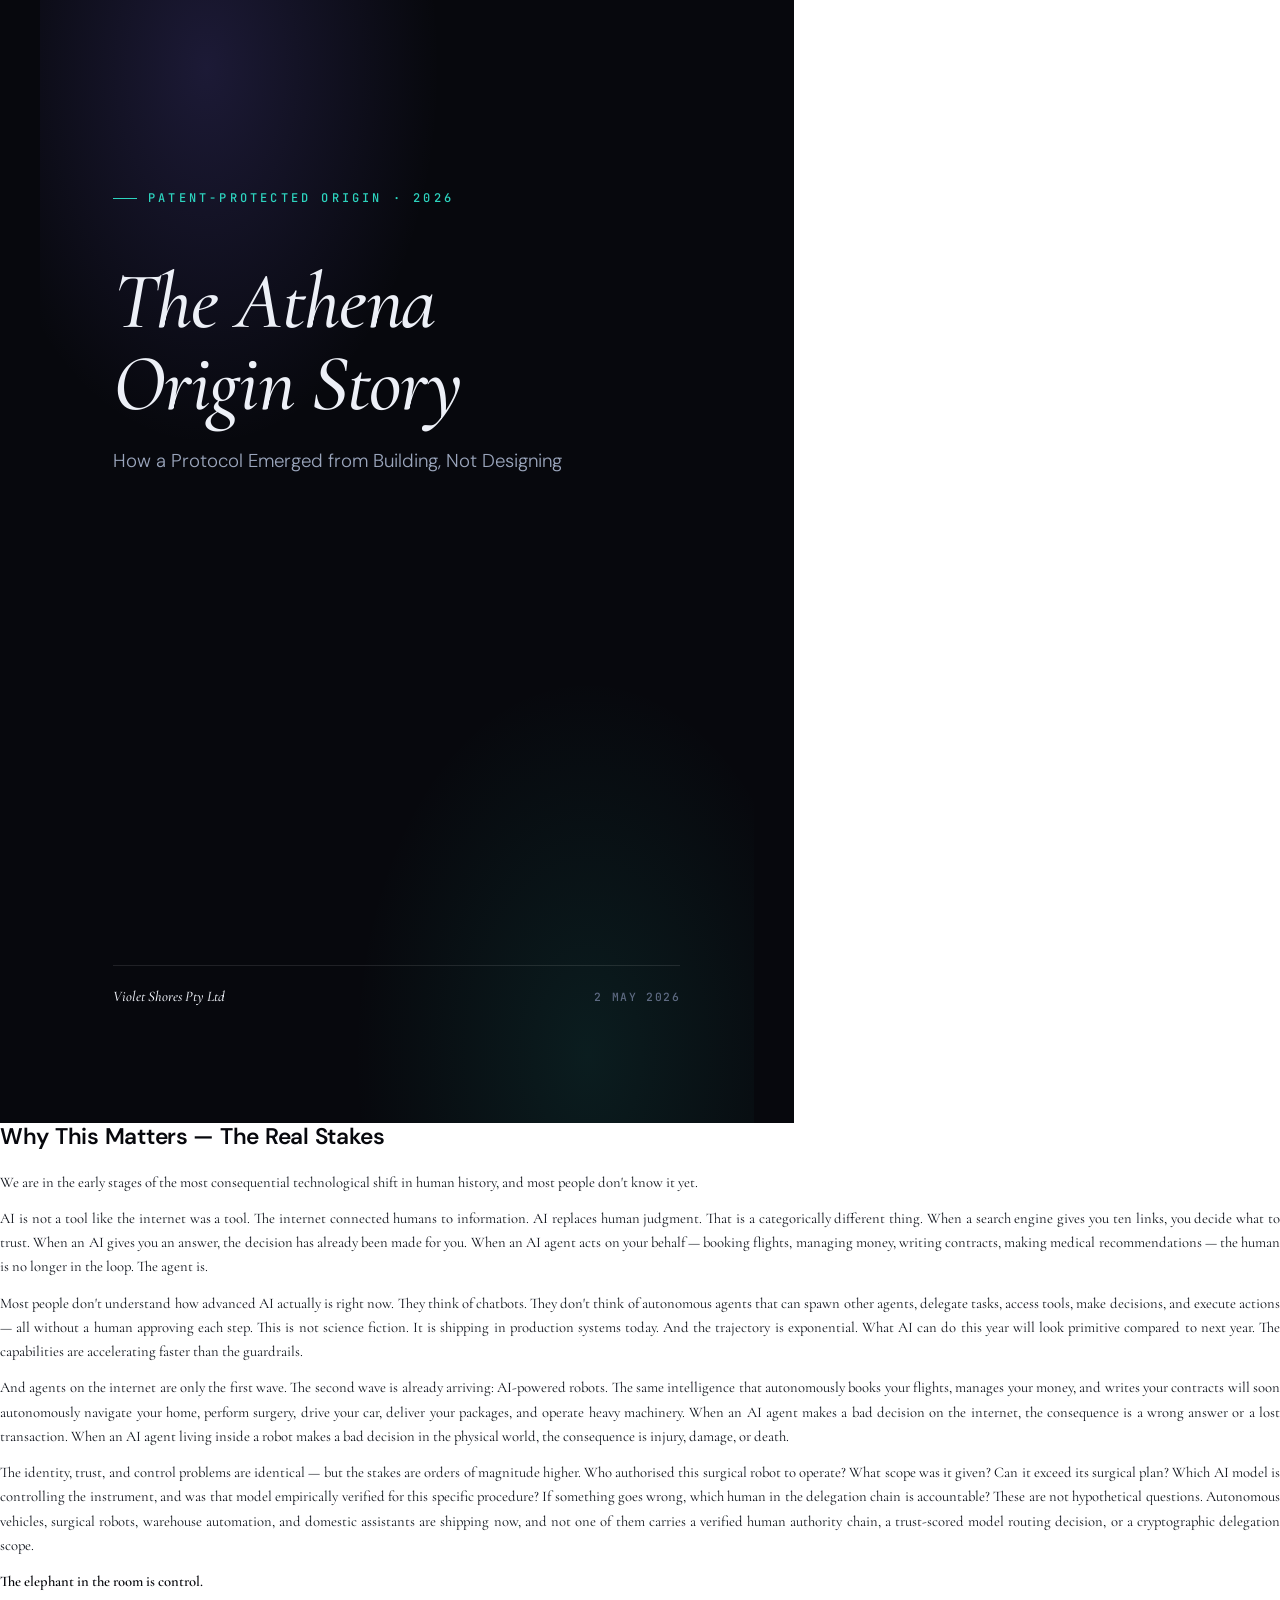
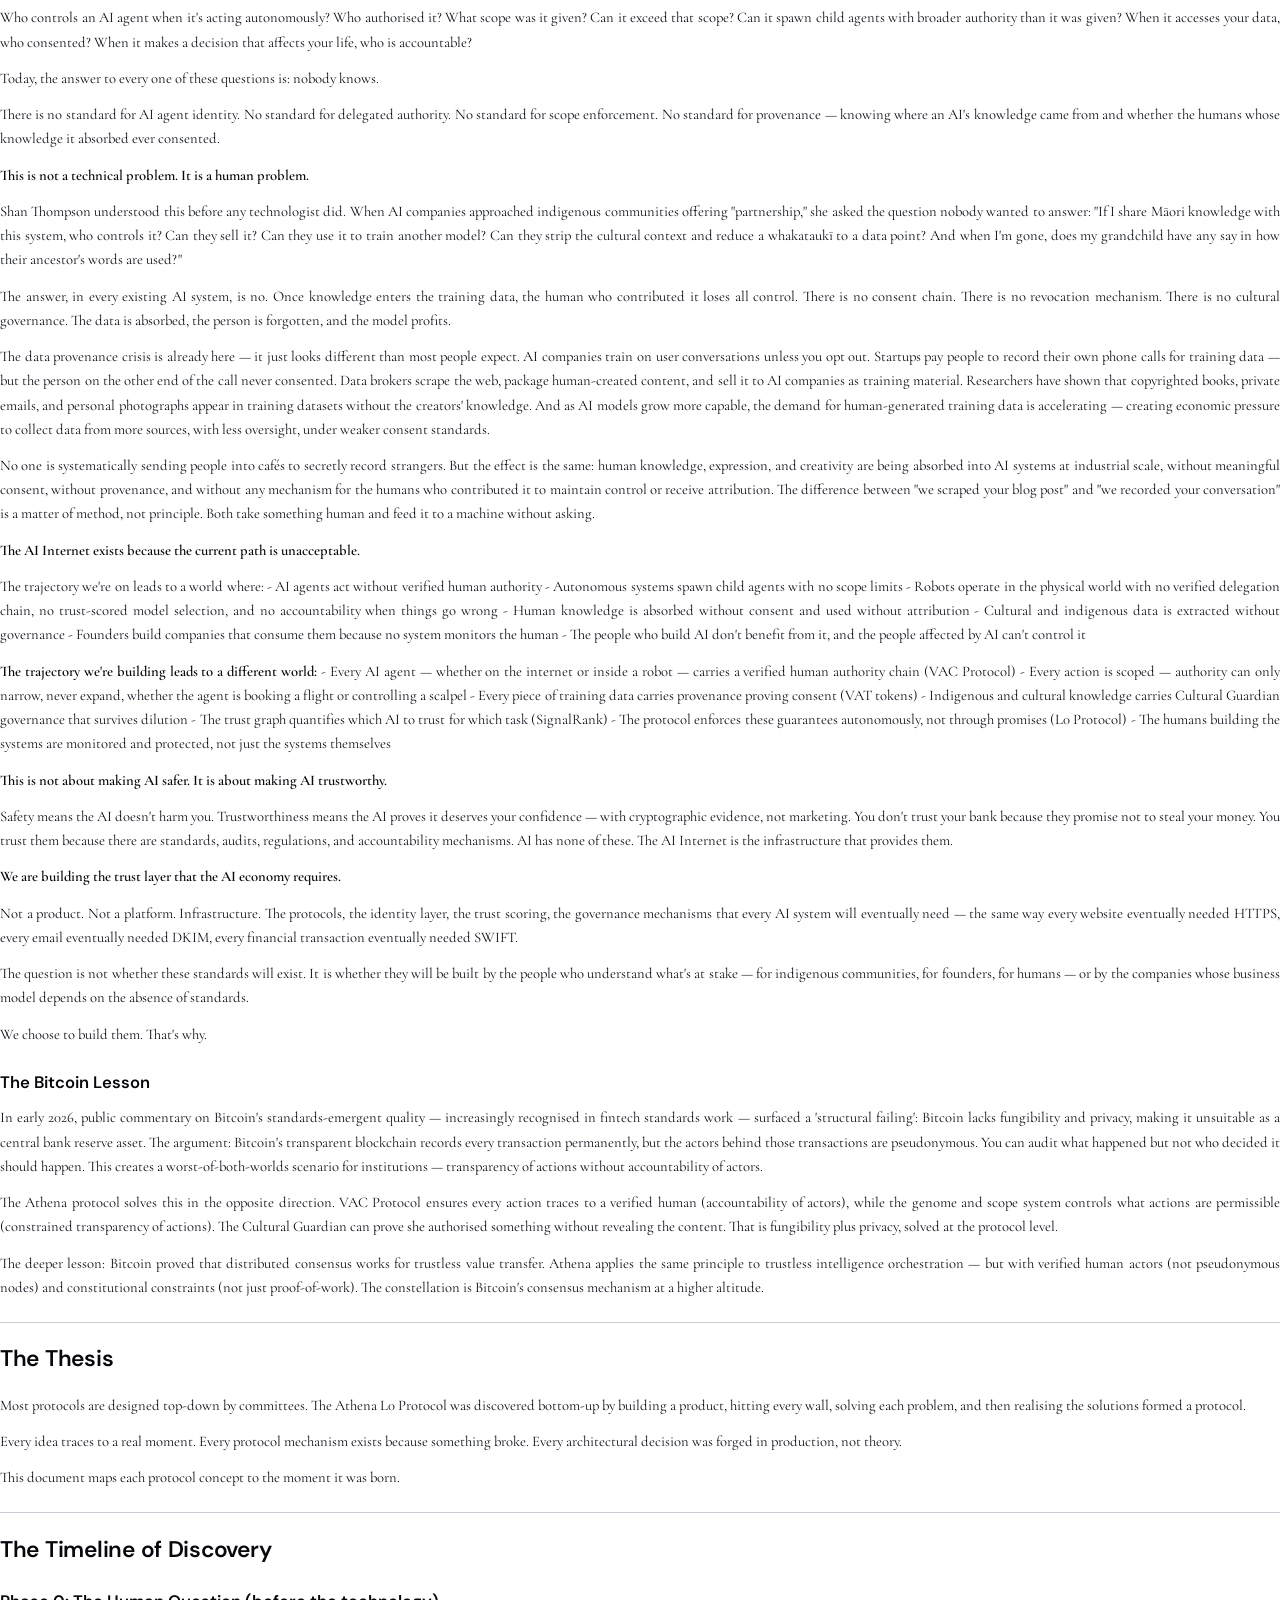
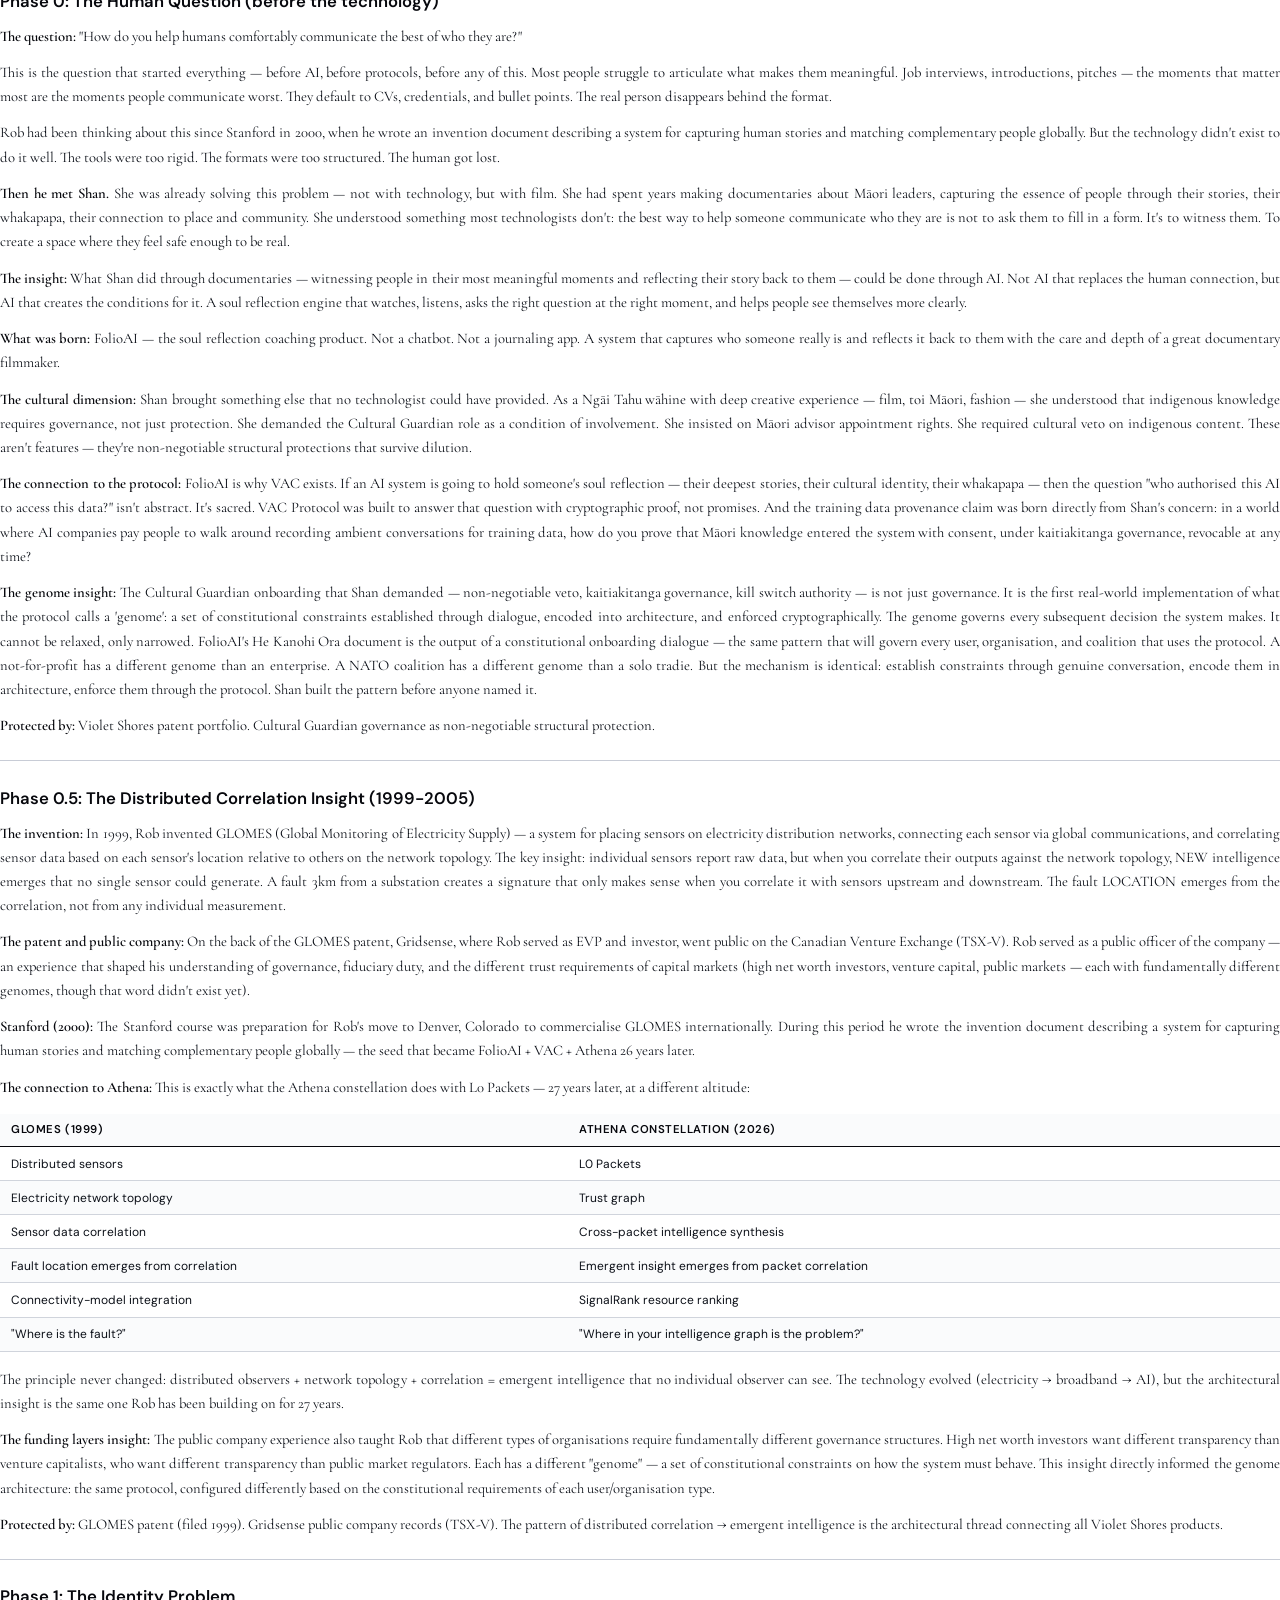
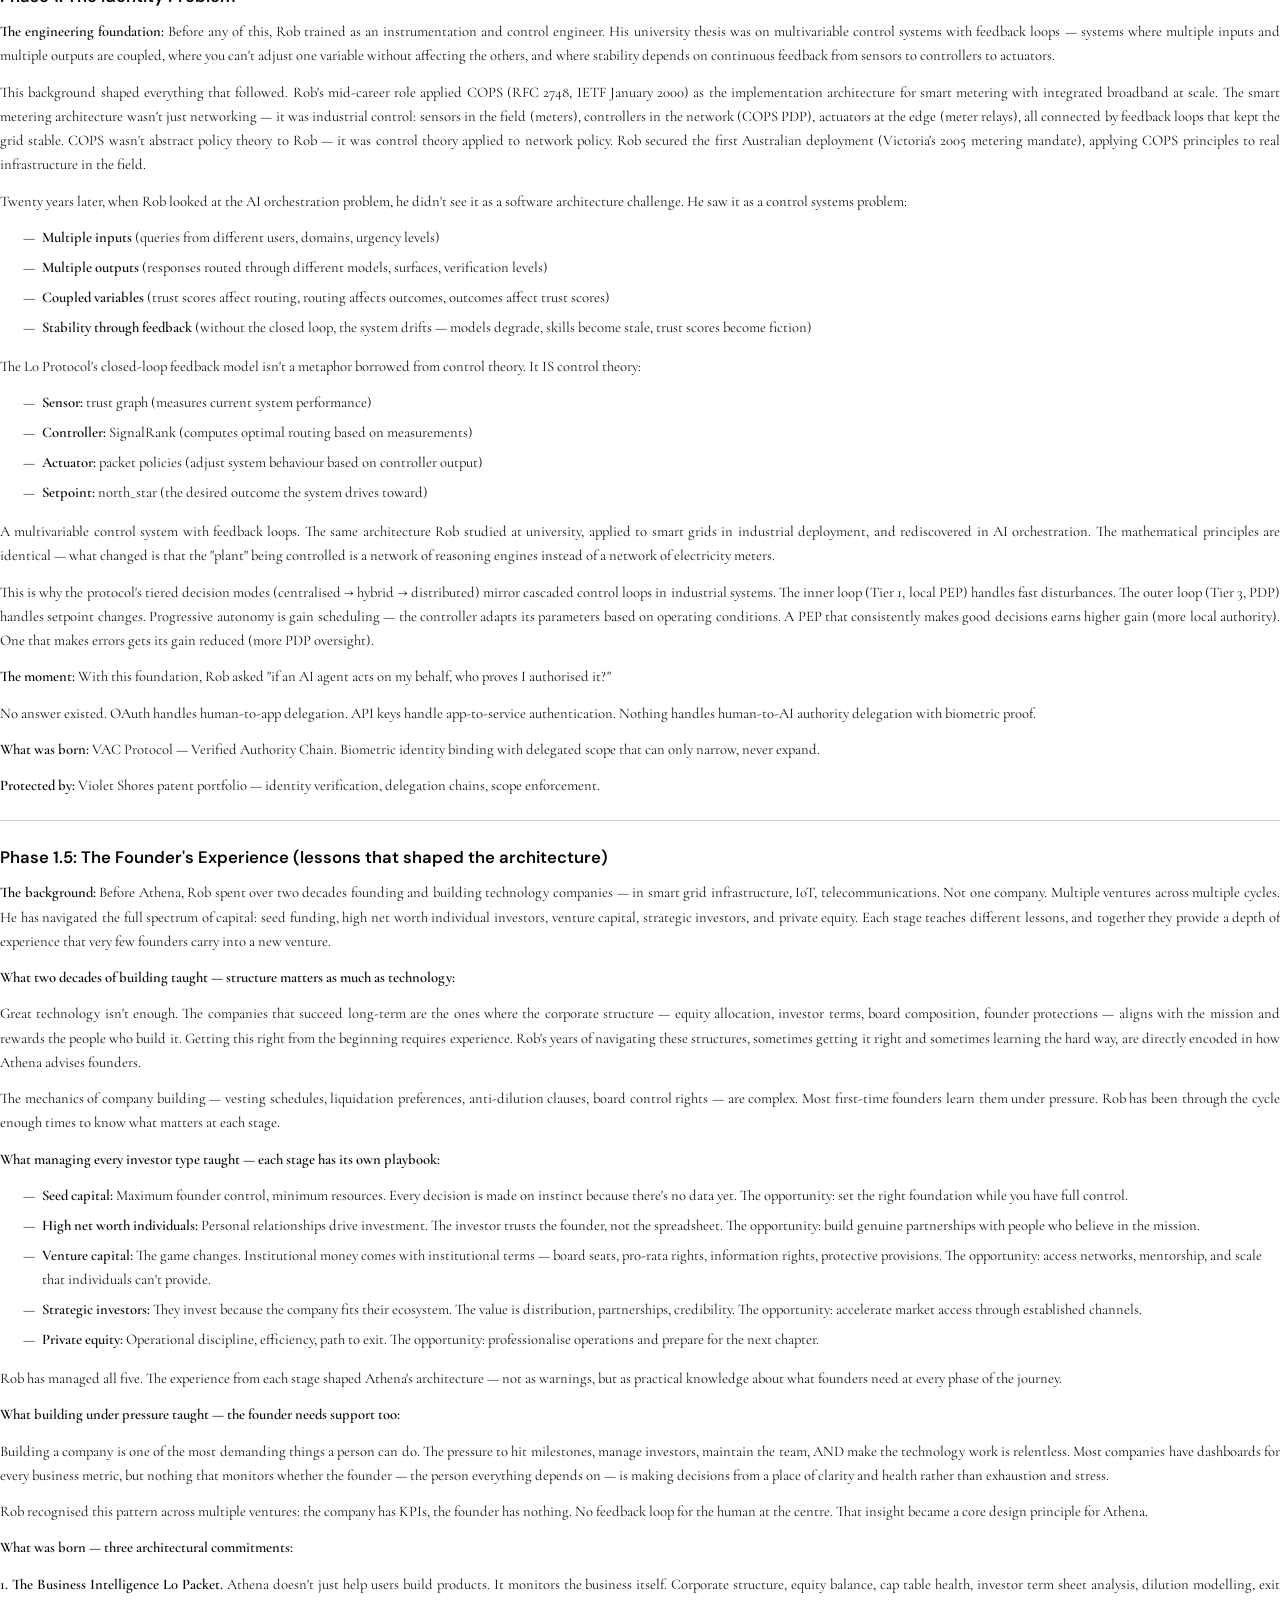
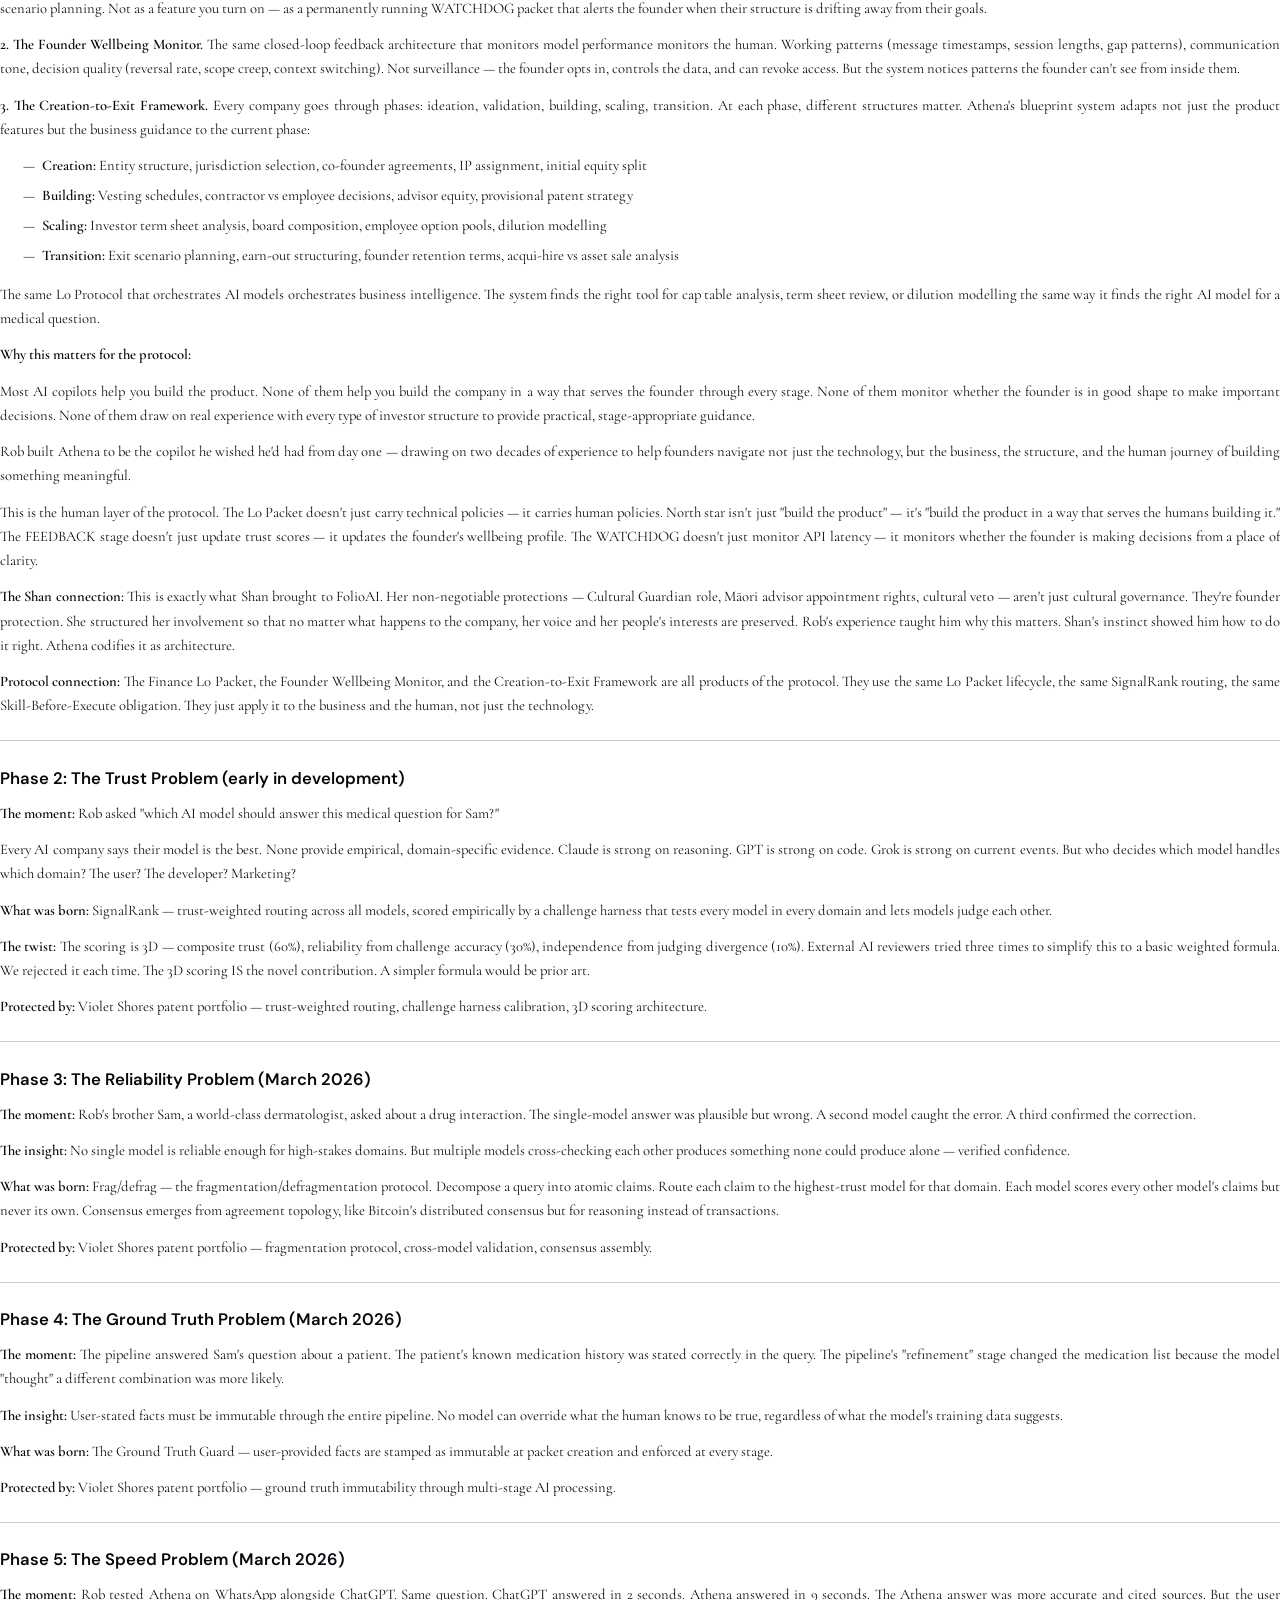
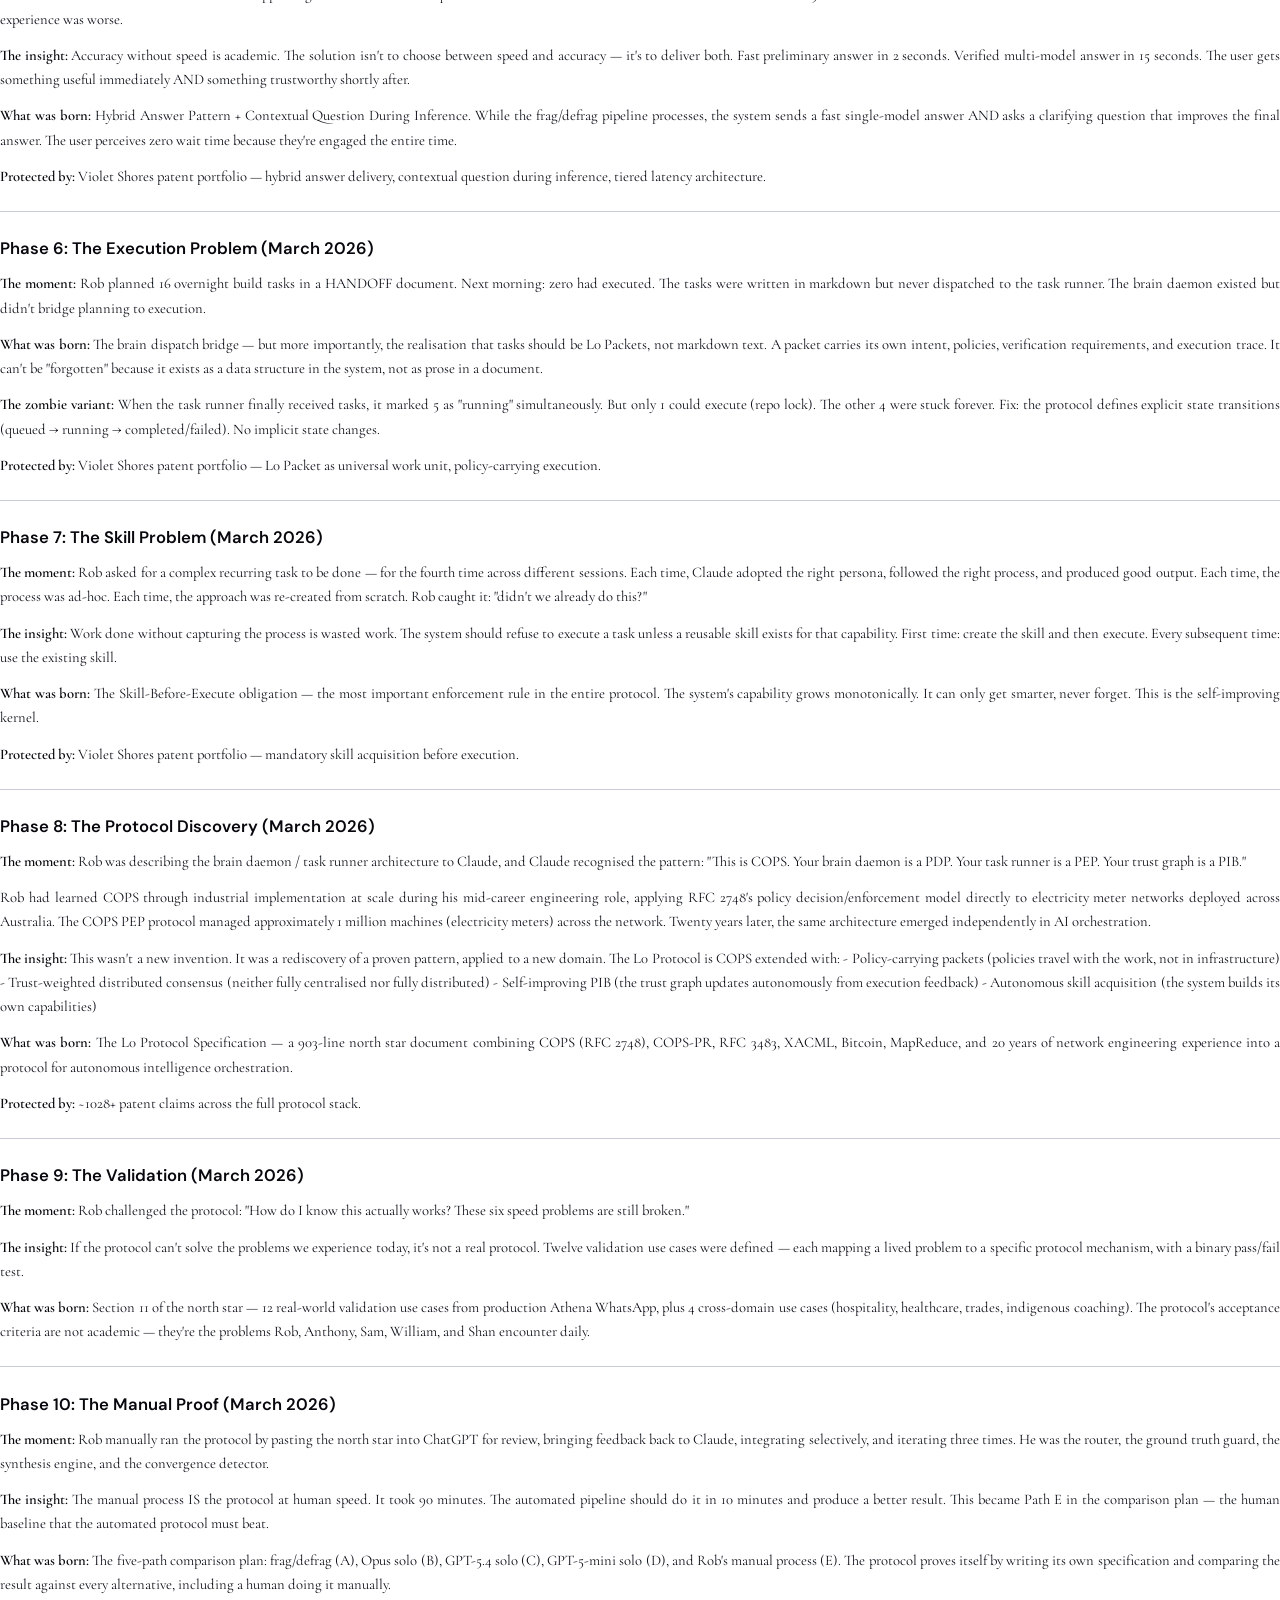
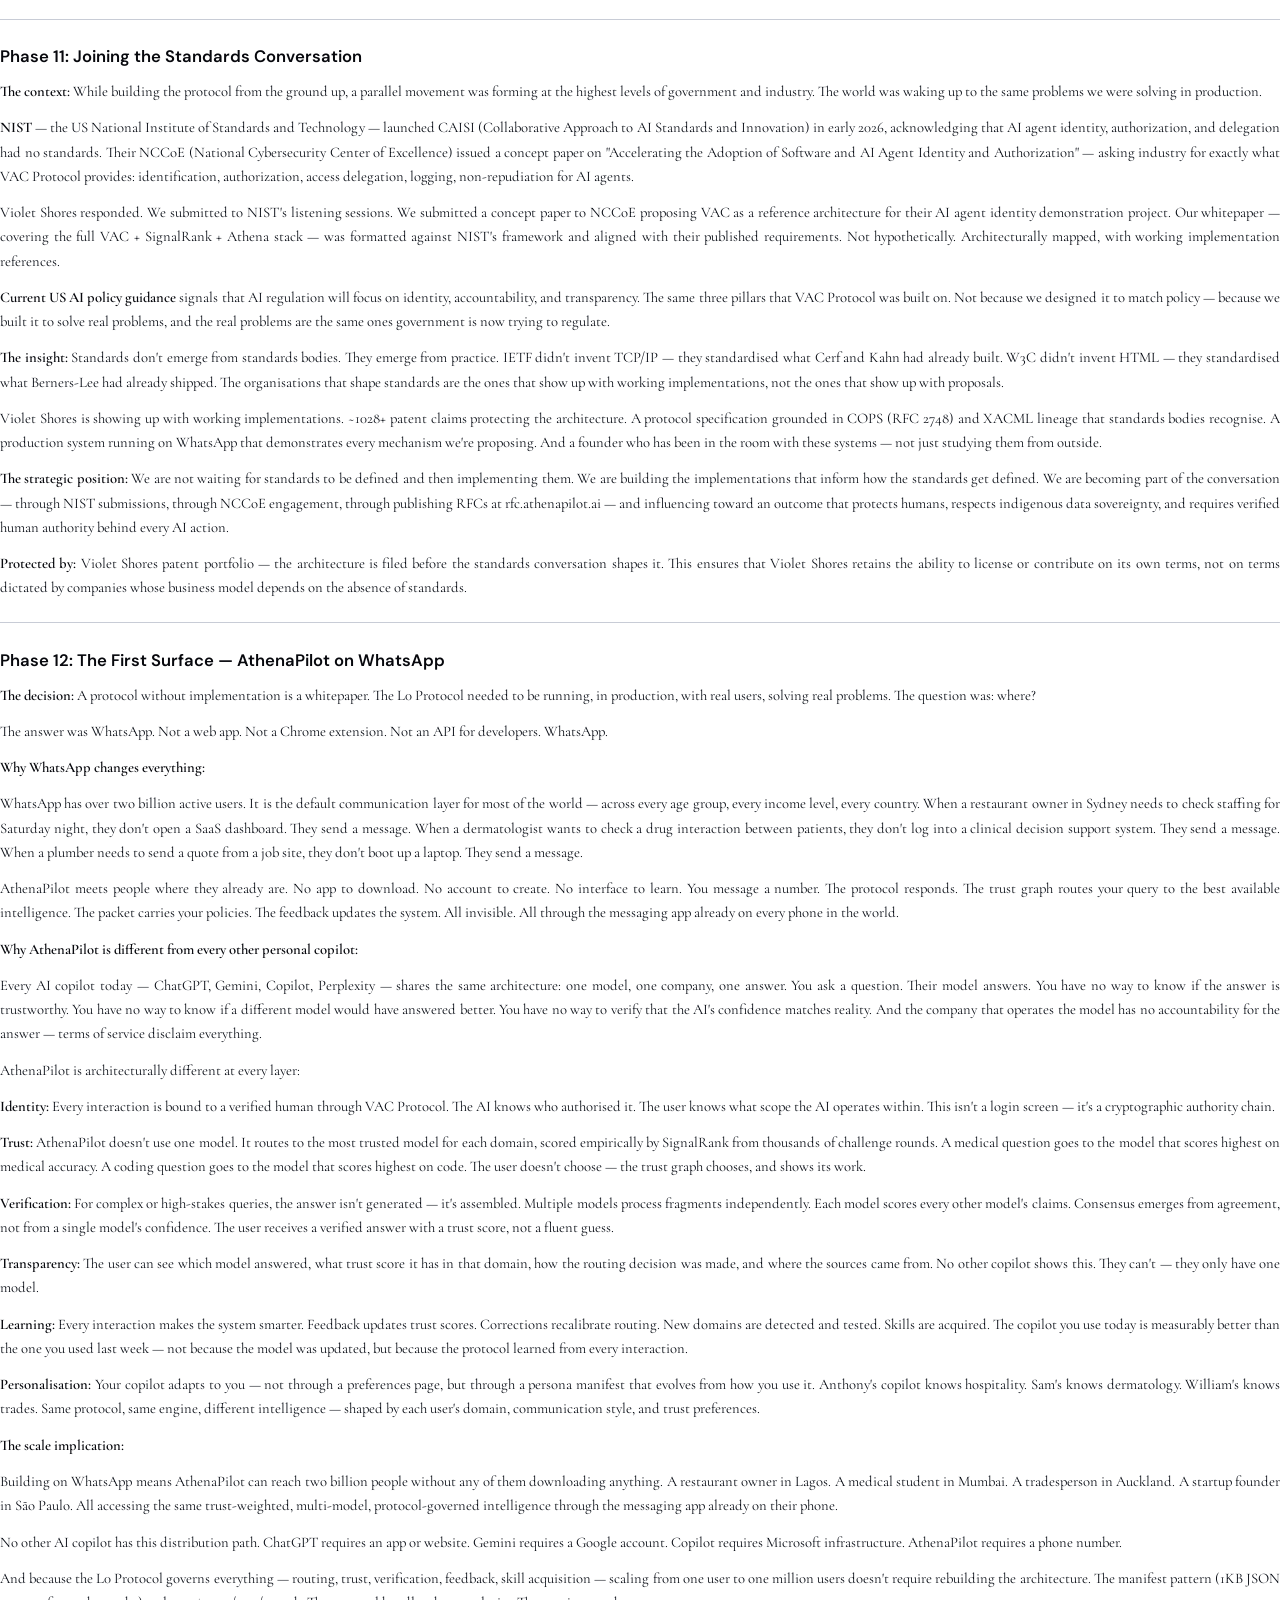
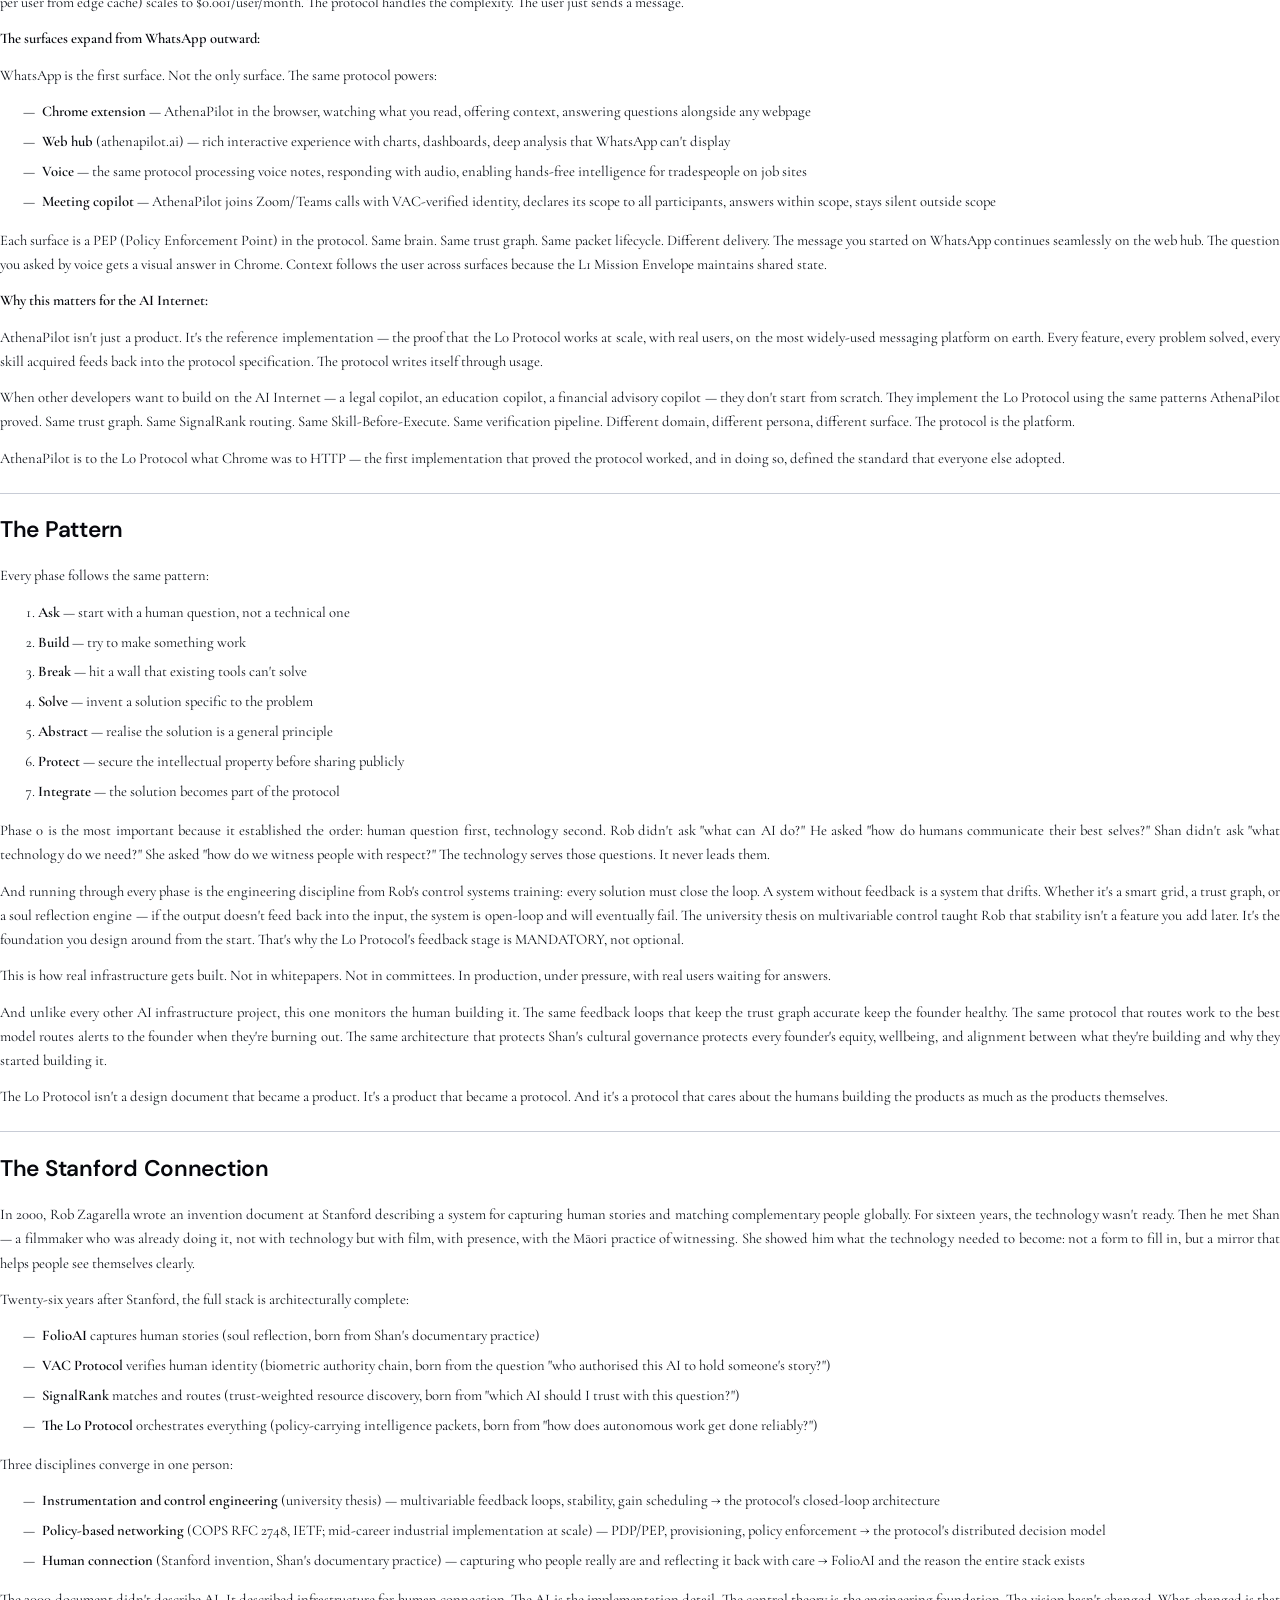
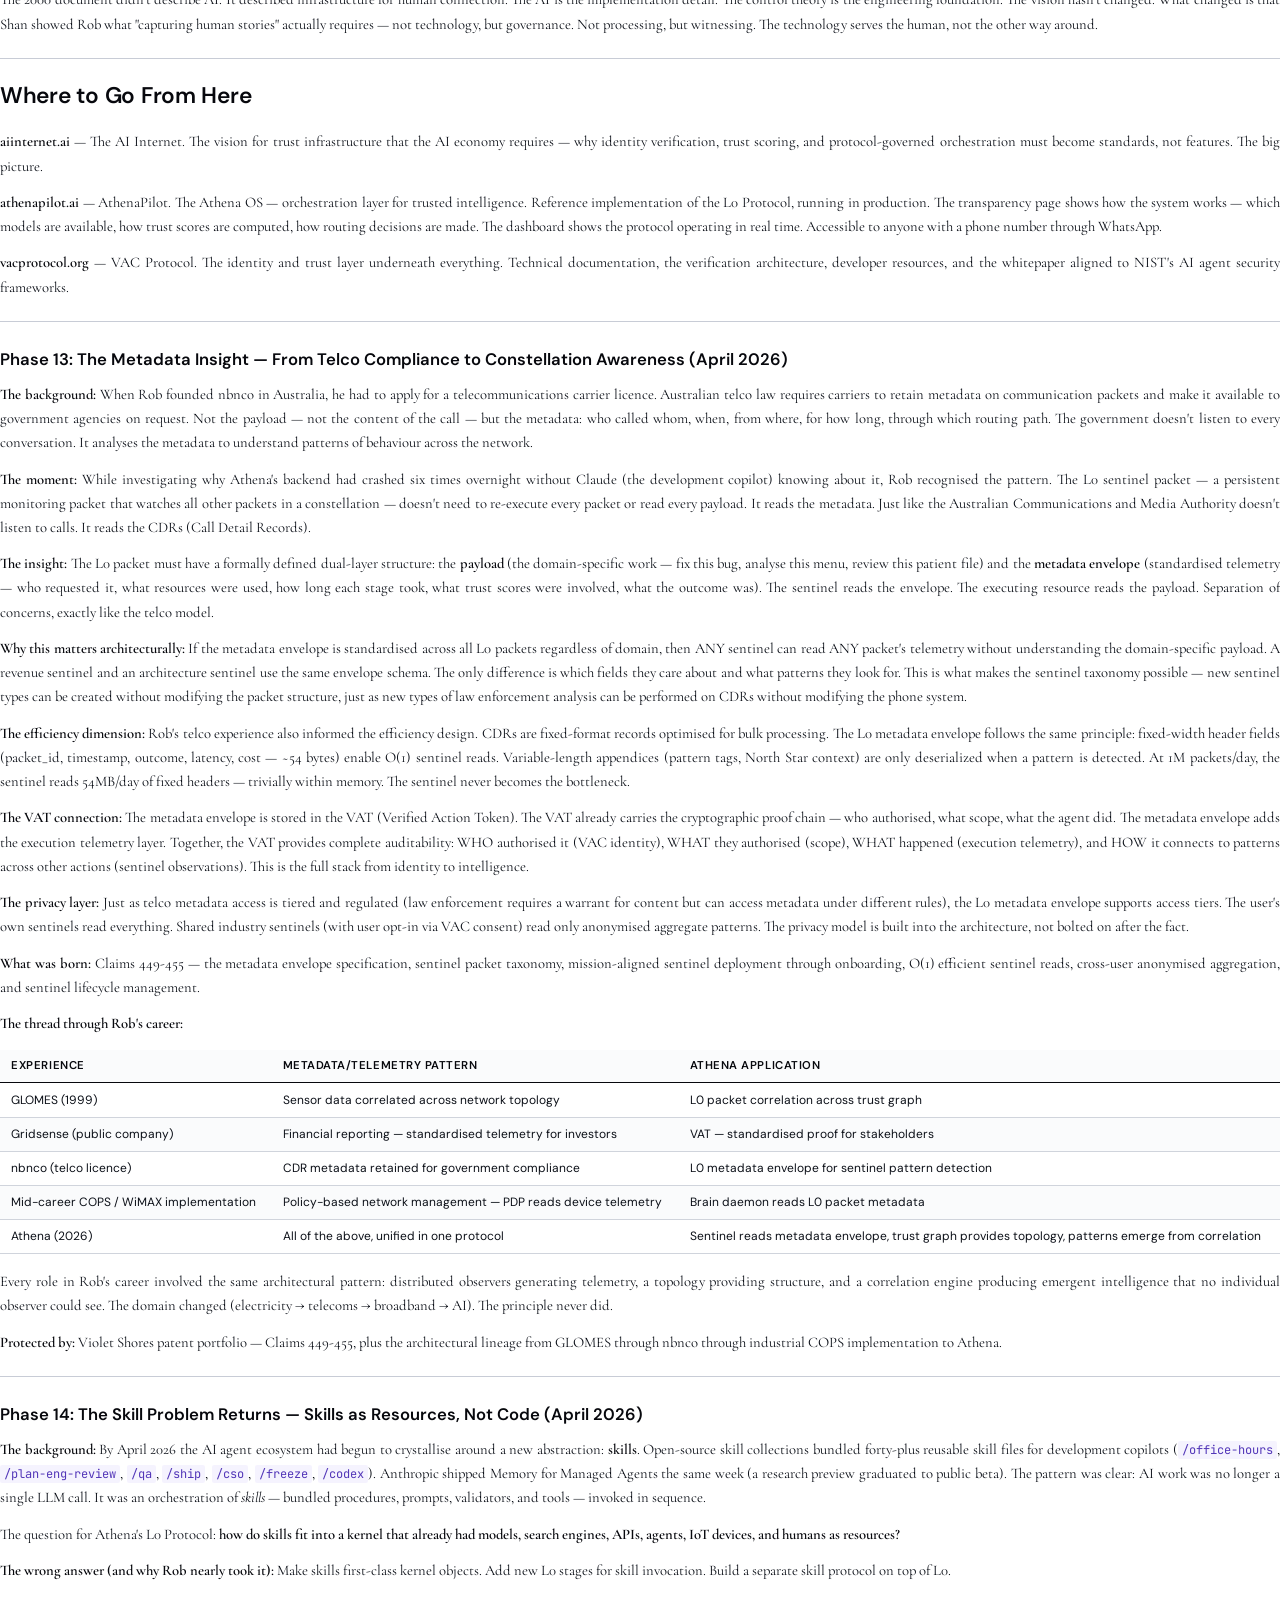
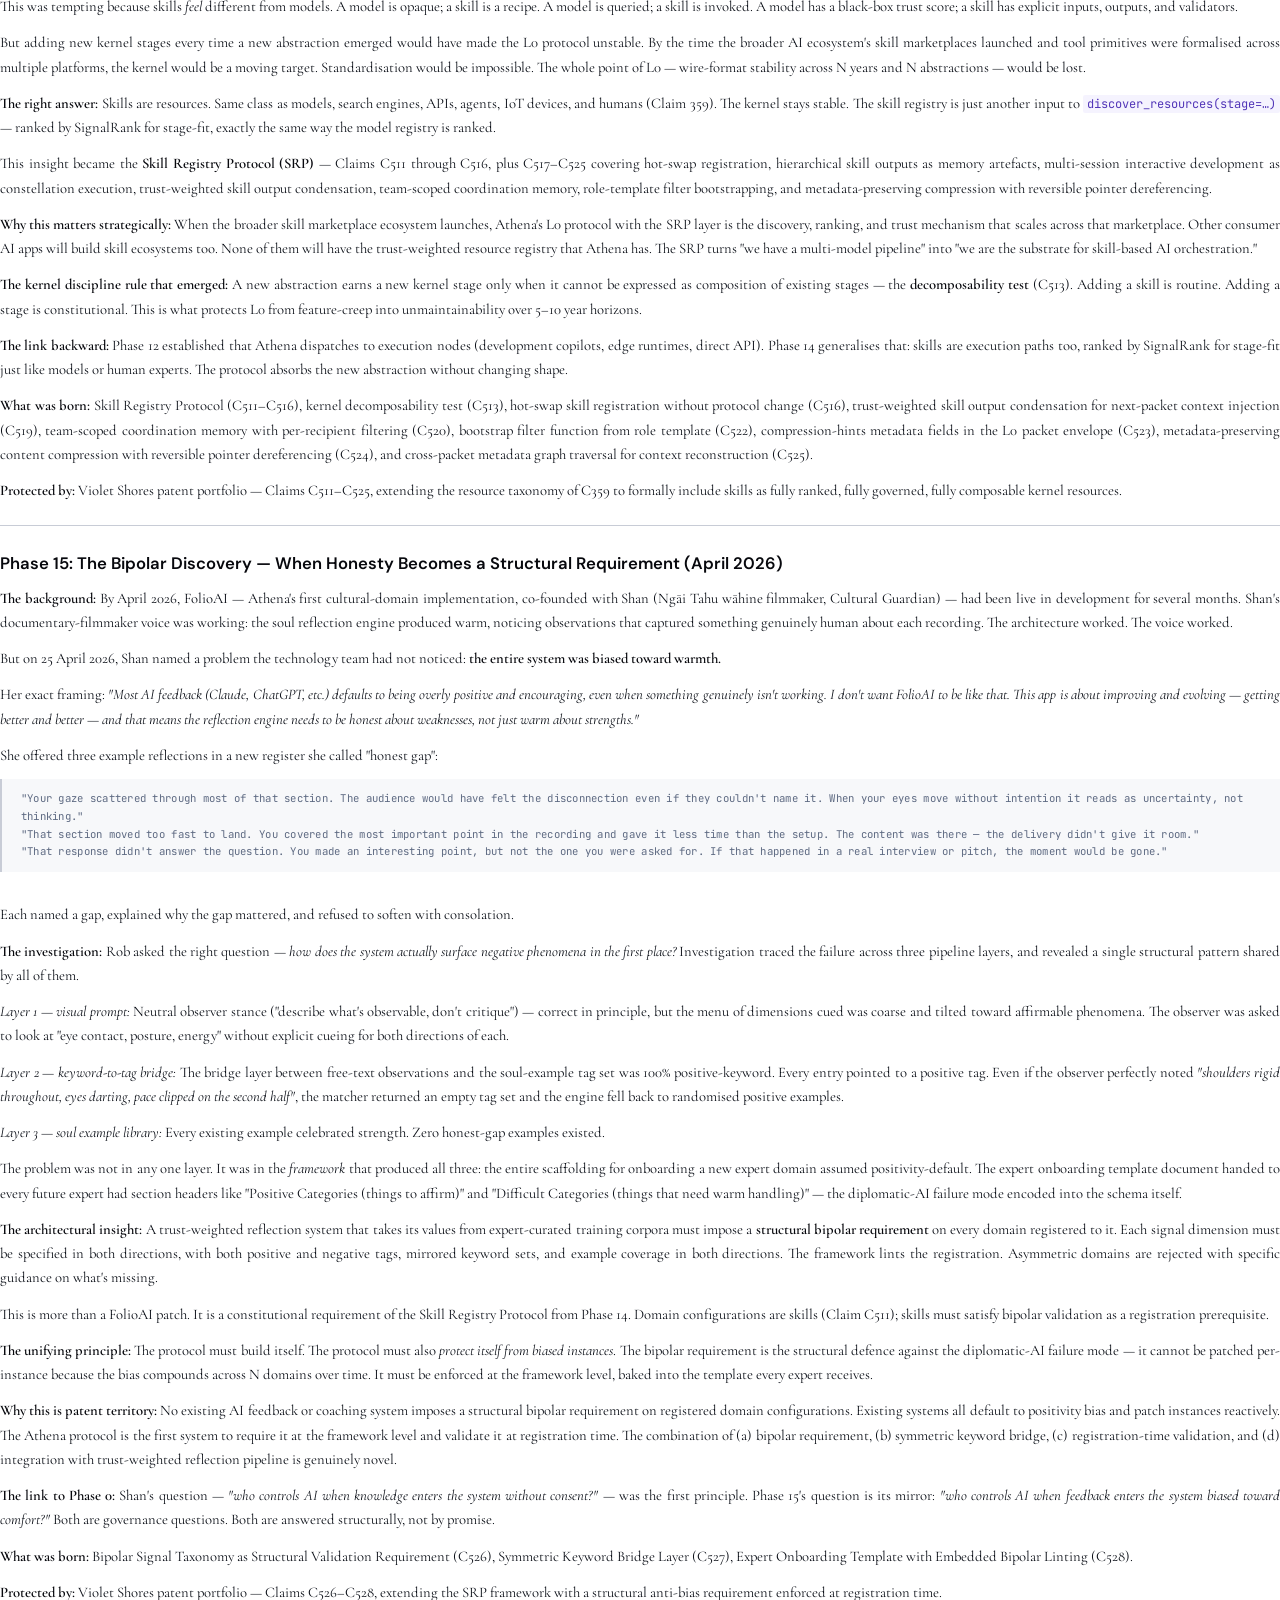
==== origin-story-print.html @ 7d8af5e1 "[aiinternet-ai-exec] Phase 2-3: Origin page + Pattern 2b filtered source + ship-ready PDF Three deli" ====
<!DOCTYPE html>
<html lang="en">
<head>
<meta charset="UTF-8">
<title>The Athena Origin Story</title>
<link rel="preconnect" href="https://fonts.googleapis.com">
<link rel="preconnect" href="https://fonts.gstatic.com" crossorigin>
<link href="https://fonts.googleapis.com/css2?family=Cormorant+Garamond:ital,wght@0,400;0,500;0,600;0,700;1,400;1,500;1,600&family=DM+Sans:wght@300;400;500;600;700&family=JetBrains+Mono:wght@400;500;600&display=swap" rel="stylesheet">
<style>
/* ═══════════════════════════════════════════════
   ATHENA DNA PRINT CSS
   Cormorant body / DM Sans subheads / JetBrains Mono labels
   Cover page dark + Athena DNA palette; body white background for print readability
═══════════════════════════════════════════════ */

@page {
  size: A4;
  margin: 22mm 22mm 24mm 22mm;
  @bottom-center {
    content: counter(page) " · The Athena Origin Story · Violet Shores Pty Ltd";
    font-family: 'JetBrains Mono', monospace;
    font-size: 8pt;
    letter-spacing: 0.4pt;
    color: #5E6A82;
  }
}

/* First page (cover) — full-bleed dark, no margins, no footer.
   Use @page :first (widely supported by Chrome) instead of named pages
   (which have spotty Chrome print-to-pdf support). */
@page :first {
  margin: 0;
  @bottom-center { content: ""; }
}

* { margin: 0; padding: 0; box-sizing: border-box; }

html, body {
  background: #fff;
  color: #0c1018;
}

body {
  font-family: 'Cormorant Garamond', Georgia, serif;
  font-size: 11pt;
  line-height: 1.62;
  -webkit-print-color-adjust: exact;
  print-color-adjust: exact;
}

/* ───── COVER PAGE ─────
   Sized 210x297mm (full A4) to fill page 1 (which has @page :first margin: 0).
   Belt-and-suspenders: both `break-after: page` (modern) and `page-break-after: always`
   (legacy) to guarantee body article starts on page 2. */
.cover {
  width: 210mm;
  height: 297mm;
  background: #07080D;
  color: #EDF0F7;
  padding: 50mm 30mm 30mm 30mm;
  display: flex;
  flex-direction: column;
  position: relative;
  overflow: hidden;
  break-after: page;
  page-break-after: always;
}
.cover::before {
  content: '';
  position: absolute;
  top: -10%; left: 5%; width: 70%; height: 80%;
  background: radial-gradient(ellipse 60% 60% at 30% 20%, rgba(124,107,240,0.18), transparent 70%);
  pointer-events: none;
}
.cover::after {
  content: '';
  position: absolute;
  bottom: -10%; right: 5%; width: 70%; height: 80%;
  background: radial-gradient(ellipse 60% 60% at 70% 80%, rgba(45,212,191,0.10), transparent 70%);
  pointer-events: none;
}
.cover-eyebrow {
  font-family: 'JetBrains Mono', monospace;
  font-size: 9pt;
  font-weight: 500;
  letter-spacing: 2.4pt;
  text-transform: uppercase;
  color: #2DD4BF;
  margin-bottom: 14mm;
  position: relative; z-index: 1;
}
.cover-eyebrow::before {
  content: '';
  display: inline-block;
  width: 18pt; height: 1pt;
  background: #2DD4BF;
  vertical-align: middle;
  margin-right: 8pt;
}
.cover-title {
  font-family: 'Cormorant Garamond', serif;
  font-style: italic;
  font-size: 60pt;
  font-weight: 500;
  line-height: 1.02;
  letter-spacing: -1pt;
  margin-bottom: 6mm;
  /* Solid editorial-white instead of gradient — Chrome print-to-pdf fails
     `background-clip: text` + `-webkit-text-fill-color: transparent` (the
     gradient renders as a solid block over the text). Solid white serif italic
     on dark is the classic editorial-cover treatment anyway. */
  color: #EDF0F7;
  position: relative; z-index: 1;
}
.cover-title .accent {
  color: #2DD4BF;
  font-style: italic;
}
.cover-subtitle {
  font-family: 'DM Sans', sans-serif;
  font-size: 14pt;
  font-weight: 300;
  color: #9AA5BC;
  line-height: 1.45;
  max-width: 130mm;
  margin-bottom: auto;
  position: relative; z-index: 1;
}
.cover-meta {
  font-family: 'JetBrains Mono', monospace;
  font-size: 8.5pt;
  font-weight: 500;
  letter-spacing: 1.2pt;
  color: #5E6A82;
  text-transform: uppercase;
  margin-top: auto;
  padding-top: 30mm;
  position: relative; z-index: 1;
  display: flex; justify-content: space-between; align-items: baseline;
  border-top: 0.5pt solid rgba(255,255,255,0.10);
  padding-top: 5mm;
}
.cover-meta-publisher {
  font-family: 'Cormorant Garamond', serif;
  font-style: italic;
  font-size: 11pt;
  color: #EDF0F7;
  letter-spacing: 0;
  text-transform: none;
}

/* ───── ARTICLE BODY ─────
   Force body to start on a fresh page after cover (belt-and-suspenders w/ cover's
   break-after). This guarantees no cover-bg bleed regardless of Chrome quirks. */
article {
  font-family: 'Cormorant Garamond', Georgia, serif;
  font-size: 11pt;
  line-height: 1.65;
  color: #0c1018;
  hyphens: auto;
  break-before: page;
  page-break-before: always;
}

article h1 {
  font-family: 'Cormorant Garamond', serif;
  font-size: 26pt;
  font-weight: 600;
  line-height: 1.15;
  letter-spacing: -0.4pt;
  margin: 0 0 4mm 0;
  color: #07080D;
  break-after: avoid;
}
article h1:first-of-type {
  margin-top: 0;
  text-align: center;
  display: none;  /* H1 is on cover; suppress duplicate in body */
}

article h2 {
  font-family: 'DM Sans', sans-serif;
  font-size: 17pt;
  font-weight: 600;
  letter-spacing: -0.2pt;
  line-height: 1.25;
  margin: 0 0 5mm 0;
  color: #07080D;
  break-after: avoid;
  break-before: page;  /* major sections start on new page */
}
article > h2:first-of-type { break-before: auto; }

article h3 {
  font-family: 'DM Sans', sans-serif;
  font-size: 12.5pt;
  font-weight: 600;
  letter-spacing: 0;
  line-height: 1.3;
  margin: 7mm 0 3mm 0;
  color: #07080D;
  break-after: avoid;
}

article h4 {
  font-family: 'DM Sans', sans-serif;
  font-size: 10.5pt;
  font-weight: 600;
  letter-spacing: 0.2pt;
  margin: 5mm 0 2mm 0;
  color: #07080D;
  break-after: avoid;
}

article p {
  margin: 0 0 3.2mm 0;
  text-align: justify;
  text-justify: inter-word;
  orphans: 2;
  widows: 2;
}

article p strong, article li strong, article td strong {
  font-weight: 600;
  color: #07080D;
}

article em {
  font-style: italic;
}

article blockquote {
  border-left: 2pt solid #7C6BF0;
  padding: 1mm 5mm;
  margin: 4mm 0;
  font-style: italic;
  color: #3a4050;
  break-inside: avoid;
}
article blockquote p {
  text-align: left;
  margin-bottom: 1.5mm;
}

article ul, article ol {
  margin: 2mm 0 4mm 6mm;
  padding-left: 4mm;
}
article li {
  margin-bottom: 1.5mm;
}
article ul li { list-style-type: '— '; padding-left: 1mm; }

article code {
  font-family: 'JetBrains Mono', monospace;
  font-size: 9pt;
  background: rgba(124,107,240,0.08);
  padding: 0.5pt 3pt;
  border-radius: 1.5pt;
  color: #5236b8;
}

article pre {
  font-family: 'JetBrains Mono', monospace;
  font-size: 8.5pt;
  line-height: 1.5;
  background: #f4f5f8;
  border-left: 2pt solid #7C6BF0;
  padding: 3mm 4mm;
  margin: 3mm 0;
  break-inside: avoid;
  white-space: pre-wrap;
  color: #1a1f2e;
}
article pre code { background: transparent; padding: 0; color: inherit; }

article table {
  width: 100%;
  border-collapse: collapse;
  margin: 4mm 0;
  font-family: 'DM Sans', sans-serif;
  font-size: 9pt;
  line-height: 1.5;
  break-inside: avoid;
}
article th, article td {
  text-align: left;
  padding: 2mm 3mm;
  border-bottom: 0.4pt solid #d0d4dc;
  vertical-align: top;
}
article th {
  font-family: 'DM Sans', sans-serif;
  font-weight: 600;
  font-size: 8.5pt;
  letter-spacing: 0.4pt;
  text-transform: uppercase;
  color: #07080D;
  border-bottom: 1.2pt solid #07080D;
  background: #fafbfc;
}
article tbody tr:nth-child(even) td { background: #fafbfc; }

article hr {
  border: 0;
  border-top: 0.4pt solid #c8ccd6;
  margin: 6mm 0;
}

article a {
  color: #5236b8;
  text-decoration: none;
  border-bottom: 0.4pt dotted #7C6BF0;
}

/* Lead paragraph dropcap (first paragraph of body article) */
article > p:first-of-type::first-letter,
article > h2 + p::first-letter {
  /* Skipped — too risky for TOC layouts; could be flaky */
}

/* Make the source-version note (the leading blockquote) visually de-emphasised */
article > blockquote:first-of-type {
  font-family: 'JetBrains Mono', monospace;
  font-style: normal;
  font-size: 8pt;
  letter-spacing: 0.2pt;
  color: #5E6A82;
  background: #f7f8fa;
  border-left-color: #c8ccd6;
  padding: 3mm 5mm;
  margin: 0 0 8mm 0;
}
article > blockquote:first-of-type p {
  margin-bottom: 0;
}
article > blockquote:first-of-type strong {
  color: #07080D;
}
</style>
</head>
<body>

<!-- COVER PAGE -->
<section class="cover">
  <div class="cover-eyebrow">Patent-protected origin · 2026</div>
  <h1 class="cover-title">The Athena Origin&nbsp;Story</h1>
  <div class="cover-subtitle">How a Protocol Emerged from Building, Not Designing</div>
  <div class="cover-meta">
    <span class="cover-meta-publisher">Violet Shores Pty&nbsp;Ltd</span>
    <span>2 May 2026</span>
  </div>
</section>

<!-- ARTICLE BODY -->
<article>
<h1>THE ATHENA ORIGIN STORY</h1>
<h2>Why This Matters — The Real Stakes</h2>
<p>We are in the early stages of the most consequential technological shift in human history, and most people don't know it yet.</p>
<p>AI is not a tool like the internet was a tool. The internet connected humans to information. AI replaces human judgment. That is a categorically different thing. When a search engine gives you ten links, you decide what to trust. When an AI gives you an answer, the decision has already been made for you. When an AI agent acts on your behalf — booking flights, managing money, writing contracts, making medical recommendations — the human is no longer in the loop. The agent is.</p>
<p>Most people don't understand how advanced AI actually is right now. They think of chatbots. They don't think of autonomous agents that can spawn other agents, delegate tasks, access tools, make decisions, and execute actions — all without a human approving each step. This is not science fiction. It is shipping in production systems today. And the trajectory is exponential. What AI can do this year will look primitive compared to next year. The capabilities are accelerating faster than the guardrails.</p>
<p>And agents on the internet are only the first wave. The second wave is already arriving: AI-powered robots. The same intelligence that autonomously books your flights, manages your money, and writes your contracts will soon autonomously navigate your home, perform surgery, drive your car, deliver your packages, and operate heavy machinery. When an AI agent makes a bad decision on the internet, the consequence is a wrong answer or a lost transaction. When an AI agent living inside a robot makes a bad decision in the physical world, the consequence is injury, damage, or death.</p>
<p>The identity, trust, and control problems are identical — but the stakes are orders of magnitude higher. Who authorised this surgical robot to operate? What scope was it given? Can it exceed its surgical plan? Which AI model is controlling the instrument, and was that model empirically verified for this specific procedure? If something goes wrong, which human in the delegation chain is accountable? These are not hypothetical questions. Autonomous vehicles, surgical robots, warehouse automation, and domestic assistants are shipping now, and not one of them carries a verified human authority chain, a trust-scored model routing decision, or a cryptographic delegation scope.</p>
<p><strong>The elephant in the room is control.</strong></p>
<p>Who controls an AI agent when it's acting autonomously? Who authorised it? What scope was it given? Can it exceed that scope? Can it spawn child agents with broader authority than it was given? When it accesses your data, who consented? When it makes a decision that affects your life, who is accountable?</p>
<p>Today, the answer to every one of these questions is: nobody knows.</p>
<p>There is no standard for AI agent identity. No standard for delegated authority. No standard for scope enforcement. No standard for provenance — knowing where an AI's knowledge came from and whether the humans whose knowledge it absorbed ever consented.</p>
<p><strong>This is not a technical problem. It is a human problem.</strong></p>
<p>Shan Thompson understood this before any technologist did. When AI companies approached indigenous communities offering "partnership," she asked the question nobody wanted to answer: "If I share Māori knowledge with this system, who controls it? Can they sell it? Can they use it to train another model? Can they strip the cultural context and reduce a whakataukī to a data point? And when I'm gone, does my grandchild have any say in how their ancestor's words are used?"</p>
<p>The answer, in every existing AI system, is no. Once knowledge enters the training data, the human who contributed it loses all control. There is no consent chain. There is no revocation mechanism. There is no cultural governance. The data is absorbed, the person is forgotten, and the model profits.</p>
<p>The data provenance crisis is already here — it just looks different than most people expect. AI companies train on user conversations unless you opt out. Startups pay people to record their own phone calls for training data — but the person on the other end of the call never consented. Data brokers scrape the web, package human-created content, and sell it to AI companies as training material. Researchers have shown that copyrighted books, private emails, and personal photographs appear in training datasets without the creators' knowledge. And as AI models grow more capable, the demand for human-generated training data is accelerating — creating economic pressure to collect data from more sources, with less oversight, under weaker consent standards.</p>
<p>No one is systematically sending people into cafés to secretly record strangers. But the effect is the same: human knowledge, expression, and creativity are being absorbed into AI systems at industrial scale, without meaningful consent, without provenance, and without any mechanism for the humans who contributed it to maintain control or receive attribution. The difference between "we scraped your blog post" and "we recorded your conversation" is a matter of method, not principle. Both take something human and feed it to a machine without asking.</p>
<p><strong>The AI Internet exists because the current path is unacceptable.</strong></p>
<p>The trajectory we're on leads to a world where:
- AI agents act without verified human authority
- Autonomous systems spawn child agents with no scope limits
- Robots operate in the physical world with no verified delegation chain, no trust-scored model selection, and no accountability when things go wrong
- Human knowledge is absorbed without consent and used without attribution
- Cultural and indigenous data is extracted without governance
- Founders build companies that consume them because no system monitors the human
- The people who build AI don't benefit from it, and the people affected by AI can't control it</p>
<p><strong>The trajectory we're building leads to a different world:</strong>
- Every AI agent — whether on the internet or inside a robot — carries a verified human authority chain (VAC Protocol)
- Every action is scoped — authority can only narrow, never expand, whether the agent is booking a flight or controlling a scalpel
- Every piece of training data carries provenance proving consent (VAT tokens)
- Indigenous and cultural knowledge carries Cultural Guardian governance that survives dilution
- The trust graph quantifies which AI to trust for which task (SignalRank)
- The protocol enforces these guarantees autonomously, not through promises (L0 Protocol)
- The humans building the systems are monitored and protected, not just the systems themselves</p>
<p><strong>This is not about making AI safer. It is about making AI trustworthy.</strong></p>
<p>Safety means the AI doesn't harm you. Trustworthiness means the AI proves it deserves your confidence — with cryptographic evidence, not marketing. You don't trust your bank because they promise not to steal your money. You trust them because there are standards, audits, regulations, and accountability mechanisms. AI has none of these. The AI Internet is the infrastructure that provides them.</p>
<p><strong>We are building the trust layer that the AI economy requires.</strong></p>
<p>Not a product. Not a platform. Infrastructure. The protocols, the identity layer, the trust scoring, the governance mechanisms that every AI system will eventually need — the same way every website eventually needed HTTPS, every email eventually needed DKIM, every financial transaction eventually needed SWIFT.</p>
<p>The question is not whether these standards will exist. It is whether they will be built by the people who understand what's at stake — for indigenous communities, for founders, for humans — or by the companies whose business model depends on the absence of standards.</p>
<p>We choose to build them. That's why.</p>
<h3>The Bitcoin Lesson</h3>
<p>In early 2026, public commentary on Bitcoin's standards-emergent quality — increasingly recognised in fintech standards work — surfaced a 'structural failing': Bitcoin lacks fungibility and privacy, making it unsuitable as a central bank reserve asset. The argument: Bitcoin's transparent blockchain records every transaction permanently, but the actors behind those transactions are pseudonymous. You can audit what happened but not who decided it should happen. This creates a worst-of-both-worlds scenario for institutions — transparency of actions without accountability of actors.</p>
<p>The Athena protocol solves this in the opposite direction. VAC Protocol ensures every action traces to a verified human (accountability of actors), while the genome and scope system controls what actions are permissible (constrained transparency of actions). The Cultural Guardian can prove she authorised something without revealing the content. That is fungibility plus privacy, solved at the protocol level.</p>
<p>The deeper lesson: Bitcoin proved that distributed consensus works for trustless value transfer. Athena applies the same principle to trustless intelligence orchestration — but with verified human actors (not pseudonymous nodes) and constitutional constraints (not just proof-of-work). The constellation is Bitcoin's consensus mechanism at a higher altitude.</p>
<hr />
<h2>The Thesis</h2>
<p>Most protocols are designed top-down by committees. The Athena L0 Protocol was discovered bottom-up by building a product, hitting every wall, solving each problem, and then realising the solutions formed a protocol.</p>
<p>Every idea traces to a real moment. Every protocol mechanism exists because something broke. Every architectural decision was forged in production, not theory.</p>
<p>This document maps each protocol concept to the moment it was born.</p>
<hr />
<h2>The Timeline of Discovery</h2>
<h3>Phase 0: The Human Question (before the technology)</h3>
<p><strong>The question:</strong> "How do you help humans comfortably communicate the best of who they are?"</p>
<p>This is the question that started everything — before AI, before protocols, before any of this. Most people struggle to articulate what makes them meaningful. Job interviews, introductions, pitches — the moments that matter most are the moments people communicate worst. They default to CVs, credentials, and bullet points. The real person disappears behind the format.</p>
<p>Rob had been thinking about this since Stanford in 2000, when he wrote an invention document describing a system for capturing human stories and matching complementary people globally. But the technology didn't exist to do it well. The tools were too rigid. The formats were too structured. The human got lost.</p>
<p><strong>Then he met Shan.</strong> She was already solving this problem — not with technology, but with film. She had spent years making documentaries about Māori leaders, capturing the essence of people through their stories, their whakapapa, their connection to place and community. She understood something most technologists don't: the best way to help someone communicate who they are is not to ask them to fill in a form. It's to witness them. To create a space where they feel safe enough to be real.</p>
<p><strong>The insight:</strong> What Shan did through documentaries — witnessing people in their most meaningful moments and reflecting their story back to them — could be done through AI. Not AI that replaces the human connection, but AI that creates the conditions for it. A soul reflection engine that watches, listens, asks the right question at the right moment, and helps people see themselves more clearly.</p>
<p><strong>What was born:</strong> FolioAI — the soul reflection coaching product. Not a chatbot. Not a journaling app. A system that captures who someone really is and reflects it back to them with the care and depth of a great documentary filmmaker.</p>
<p><strong>The cultural dimension:</strong> Shan brought something else that no technologist could have provided. As a Ngāi Tahu wāhine with deep creative experience — film, toi Māori, fashion — she understood that indigenous knowledge requires governance, not just protection. She demanded the Cultural Guardian role as a condition of involvement. She insisted on Māori advisor appointment rights. She required cultural veto on indigenous content. These aren't features — they're non-negotiable structural protections that survive dilution.</p>
<p><strong>The connection to the protocol:</strong> FolioAI is why VAC exists. If an AI system is going to hold someone's soul reflection — their deepest stories, their cultural identity, their whakapapa — then the question "who authorised this AI to access this data?" isn't abstract. It's sacred. VAC Protocol was built to answer that question with cryptographic proof, not promises. And the training data provenance claim was born directly from Shan's concern: in a world where AI companies pay people to walk around recording ambient conversations for training data, how do you prove that Māori knowledge entered the system with consent, under kaitiakitanga governance, revocable at any time?</p>
<p><strong>The genome insight:</strong> The Cultural Guardian onboarding that Shan demanded — non-negotiable veto, kaitiakitanga governance, kill switch authority — is not just governance. It is the first real-world implementation of what the protocol calls a 'genome': a set of constitutional constraints established through dialogue, encoded into architecture, and enforced cryptographically. The genome governs every subsequent decision the system makes. It cannot be relaxed, only narrowed. FolioAI's He Kanohi Ora document is the output of a constitutional onboarding dialogue — the same pattern that will govern every user, organisation, and coalition that uses the protocol. A not-for-profit has a different genome than an enterprise. A NATO coalition has a different genome than a solo tradie. But the mechanism is identical: establish constraints through genuine conversation, encode them in architecture, enforce them through the protocol. Shan built the pattern before anyone named it.</p>
<p><strong>Protected by:</strong> Violet Shores patent portfolio. Cultural Guardian governance as non-negotiable structural protection.</p>
<hr />
<h3>Phase 0.5: The Distributed Correlation Insight (1999-2005)</h3>
<p><strong>The invention:</strong> In 1999, Rob invented GLOMES (Global Monitoring of Electricity Supply) — a system for placing sensors on electricity distribution networks, connecting each sensor via global communications, and correlating sensor data based on each sensor's location relative to others on the network topology. The key insight: individual sensors report raw data, but when you correlate their outputs against the network topology, NEW intelligence emerges that no single sensor could generate. A fault 3km from a substation creates a signature that only makes sense when you correlate it with sensors upstream and downstream. The fault LOCATION emerges from the correlation, not from any individual measurement.</p>
<p><strong>The patent and public company:</strong> On the back of the GLOMES patent, Gridsense, where Rob served as EVP and investor, went public on the Canadian Venture Exchange (TSX-V). Rob served as a public officer of the company — an experience that shaped his understanding of governance, fiduciary duty, and the different trust requirements of capital markets (high net worth investors, venture capital, public markets — each with fundamentally different genomes, though that word didn't exist yet).</p>
<p><strong>Stanford (2000):</strong> The Stanford course was preparation for Rob's move to Denver, Colorado to commercialise GLOMES internationally. During this period he wrote the invention document describing a system for capturing human stories and matching complementary people globally — the seed that became FolioAI + VAC + Athena 26 years later.</p>
<p><strong>The connection to Athena:</strong> This is exactly what the Athena constellation does with L0 Packets — 27 years later, at a different altitude:</p>
<table>
<thead>
<tr>
<th>GLOMES (1999)</th>
<th>Athena Constellation (2026)</th>
</tr>
</thead>
<tbody>
<tr>
<td>Distributed sensors</td>
<td>L0 Packets</td>
</tr>
<tr>
<td>Electricity network topology</td>
<td>Trust graph</td>
</tr>
<tr>
<td>Sensor data correlation</td>
<td>Cross-packet intelligence synthesis</td>
</tr>
<tr>
<td>Fault location emerges from correlation</td>
<td>Emergent insight emerges from packet correlation</td>
</tr>
<tr>
<td>Connectivity-model integration</td>
<td>SignalRank resource ranking</td>
</tr>
<tr>
<td>"Where is the fault?"</td>
<td>"Where in your intelligence graph is the problem?"</td>
</tr>
</tbody>
</table>
<p>The principle never changed: distributed observers + network topology + correlation = emergent intelligence that no individual observer can see. The technology evolved (electricity → broadband → AI), but the architectural insight is the same one Rob has been building on for 27 years.</p>
<p><strong>The funding layers insight:</strong> The public company experience also taught Rob that different types of organisations require fundamentally different governance structures. High net worth investors want different transparency than venture capitalists, who want different transparency than public market regulators. Each has a different "genome" — a set of constitutional constraints on how the system must behave. This insight directly informed the genome architecture: the same protocol, configured differently based on the constitutional requirements of each user/organisation type.</p>
<p><strong>Protected by:</strong> GLOMES patent (filed 1999). Gridsense public company records (TSX-V). The pattern of distributed correlation → emergent intelligence is the architectural thread connecting all Violet Shores products.</p>
<hr />
<h3>Phase 1: The Identity Problem</h3>
<p><strong>The engineering foundation:</strong> Before any of this, Rob trained as an instrumentation and control engineer. His university thesis was on multivariable control systems with feedback loops — systems where multiple inputs and multiple outputs are coupled, where you can't adjust one variable without affecting the others, and where stability depends on continuous feedback from sensors to controllers to actuators.</p>
<p>This background shaped everything that followed. Rob's mid-career role applied COPS (RFC 2748, IETF January 2000) as the implementation architecture for smart metering with integrated broadband at scale. The smart metering architecture wasn't just networking — it was industrial control: sensors in the field (meters), controllers in the network (COPS PDP), actuators at the edge (meter relays), all connected by feedback loops that kept the grid stable. COPS wasn't abstract policy theory to Rob — it was control theory applied to network policy. Rob secured the first Australian deployment (Victoria's 2005 metering mandate), applying COPS principles to real infrastructure in the field.</p>
<p>Twenty years later, when Rob looked at the AI orchestration problem, he didn't see it as a software architecture challenge. He saw it as a control systems problem:</p>
<ul>
<li><strong>Multiple inputs</strong> (queries from different users, domains, urgency levels)</li>
<li><strong>Multiple outputs</strong> (responses routed through different models, surfaces, verification levels)</li>
<li><strong>Coupled variables</strong> (trust scores affect routing, routing affects outcomes, outcomes affect trust scores)</li>
<li><strong>Stability through feedback</strong> (without the closed loop, the system drifts — models degrade, skills become stale, trust scores become fiction)</li>
</ul>
<p>The L0 Protocol's closed-loop feedback model isn't a metaphor borrowed from control theory. It IS control theory:</p>
<ul>
<li><strong>Sensor:</strong> trust graph (measures current system performance)</li>
<li><strong>Controller:</strong> SignalRank (computes optimal routing based on measurements)</li>
<li><strong>Actuator:</strong> packet policies (adjust system behaviour based on controller output)</li>
<li><strong>Setpoint:</strong> north_star (the desired outcome the system drives toward)</li>
</ul>
<p>A multivariable control system with feedback loops. The same architecture Rob studied at university, applied to smart grids in industrial deployment, and rediscovered in AI orchestration. The mathematical principles are identical — what changed is that the "plant" being controlled is a network of reasoning engines instead of a network of electricity meters.</p>
<p>This is why the protocol's tiered decision modes (centralised → hybrid → distributed) mirror cascaded control loops in industrial systems. The inner loop (Tier 1, local PEP) handles fast disturbances. The outer loop (Tier 3, PDP) handles setpoint changes. Progressive autonomy is gain scheduling — the controller adapts its parameters based on operating conditions. A PEP that consistently makes good decisions earns higher gain (more local authority). One that makes errors gets its gain reduced (more PDP oversight).</p>
<p><strong>The moment:</strong> With this foundation, Rob asked "if an AI agent acts on my behalf, who proves I authorised it?"</p>
<p>No answer existed. OAuth handles human-to-app delegation. API keys handle app-to-service authentication. Nothing handles human-to-AI authority delegation with biometric proof.</p>
<p><strong>What was born:</strong> VAC Protocol — Verified Authority Chain. Biometric identity binding with delegated scope that can only narrow, never expand.</p>
<p><strong>Protected by:</strong> Violet Shores patent portfolio — identity verification, delegation chains, scope enforcement.</p>
<hr />
<h3>Phase 1.5: The Founder's Experience (lessons that shaped the architecture)</h3>
<p><strong>The background:</strong> Before Athena, Rob spent over two decades founding and building technology companies — in smart grid infrastructure, IoT, telecommunications. Not one company. Multiple ventures across multiple cycles. He has navigated the full spectrum of capital: seed funding, high net worth individual investors, venture capital, strategic investors, and private equity. Each stage teaches different lessons, and together they provide a depth of experience that very few founders carry into a new venture.</p>
<p><strong>What two decades of building taught — structure matters as much as technology:</strong></p>
<p>Great technology isn't enough. The companies that succeed long-term are the ones where the corporate structure — equity allocation, investor terms, board composition, founder protections — aligns with the mission and rewards the people who build it. Getting this right from the beginning requires experience. Rob's years of navigating these structures, sometimes getting it right and sometimes learning the hard way, are directly encoded in how Athena advises founders.</p>
<p>The mechanics of company building — vesting schedules, liquidation preferences, anti-dilution clauses, board control rights — are complex. Most first-time founders learn them under pressure. Rob has been through the cycle enough times to know what matters at each stage.</p>
<p><strong>What managing every investor type taught — each stage has its own playbook:</strong></p>
<ul>
<li><strong>Seed capital:</strong> Maximum founder control, minimum resources. Every decision is made on instinct because there's no data yet. The opportunity: set the right foundation while you have full control.</li>
<li><strong>High net worth individuals:</strong> Personal relationships drive investment. The investor trusts the founder, not the spreadsheet. The opportunity: build genuine partnerships with people who believe in the mission.</li>
<li><strong>Venture capital:</strong> The game changes. Institutional money comes with institutional terms — board seats, pro-rata rights, information rights, protective provisions. The opportunity: access networks, mentorship, and scale that individuals can't provide.</li>
<li><strong>Strategic investors:</strong> They invest because the company fits their ecosystem. The value is distribution, partnerships, credibility. The opportunity: accelerate market access through established channels.</li>
<li><strong>Private equity:</strong> Operational discipline, efficiency, path to exit. The opportunity: professionalise operations and prepare for the next chapter.</li>
</ul>
<p>Rob has managed all five. The experience from each stage shaped Athena's architecture — not as warnings, but as practical knowledge about what founders need at every phase of the journey.</p>
<p><strong>What building under pressure taught — the founder needs support too:</strong></p>
<p>Building a company is one of the most demanding things a person can do. The pressure to hit milestones, manage investors, maintain the team, AND make the technology work is relentless. Most companies have dashboards for every business metric, but nothing that monitors whether the founder — the person everything depends on — is making decisions from a place of clarity and health rather than exhaustion and stress.</p>
<p>Rob recognised this pattern across multiple ventures: the company has KPIs, the founder has nothing. No feedback loop for the human at the centre. That insight became a core design principle for Athena.</p>
<p><strong>What was born — three architectural commitments:</strong></p>
<p><strong>1. The Business Intelligence L0 Packet.</strong> Athena doesn't just help users build products. It monitors the business itself. Corporate structure, equity balance, cap table health, investor term sheet analysis, dilution modelling, exit scenario planning. Not as a feature you turn on — as a permanently running WATCHDOG packet that alerts the founder when their structure is drifting away from their goals.</p>
<p><strong>2. The Founder Wellbeing Monitor.</strong> The same closed-loop feedback architecture that monitors model performance monitors the human. Working patterns (message timestamps, session lengths, gap patterns), communication tone, decision quality (reversal rate, scope creep, context switching). Not surveillance — the founder opts in, controls the data, and can revoke access. But the system notices patterns the founder can't see from inside them.</p>
<p><strong>3. The Creation-to-Exit Framework.</strong> Every company goes through phases: ideation, validation, building, scaling, transition. At each phase, different structures matter. Athena's blueprint system adapts not just the product features but the business guidance to the current phase:</p>
<ul>
<li><strong>Creation:</strong> Entity structure, jurisdiction selection, co-founder agreements, IP assignment, initial equity split</li>
<li><strong>Building:</strong> Vesting schedules, contractor vs employee decisions, advisor equity, provisional patent strategy</li>
<li><strong>Scaling:</strong> Investor term sheet analysis, board composition, employee option pools, dilution modelling</li>
<li><strong>Transition:</strong> Exit scenario planning, earn-out structuring, founder retention terms, acqui-hire vs asset sale analysis</li>
</ul>
<p>The same L0 Protocol that orchestrates AI models orchestrates business intelligence. The system finds the right tool for cap table analysis, term sheet review, or dilution modelling the same way it finds the right AI model for a medical question.</p>
<p><strong>Why this matters for the protocol:</strong></p>
<p>Most AI copilots help you build the product. None of them help you build the company in a way that serves the founder through every stage. None of them monitor whether the founder is in good shape to make important decisions. None of them draw on real experience with every type of investor structure to provide practical, stage-appropriate guidance.</p>
<p>Rob built Athena to be the copilot he wished he'd had from day one — drawing on two decades of experience to help founders navigate not just the technology, but the business, the structure, and the human journey of building something meaningful.</p>
<p>This is the human layer of the protocol. The L0 Packet doesn't just carry technical policies — it carries human policies. North star isn't just "build the product" — it's "build the product in a way that serves the humans building it." The FEEDBACK stage doesn't just update trust scores — it updates the founder's wellbeing profile. The WATCHDOG doesn't just monitor API latency — it monitors whether the founder is making decisions from a place of clarity.</p>
<p><strong>The Shan connection:</strong> This is exactly what Shan brought to FolioAI. Her non-negotiable protections — Cultural Guardian role, Māori advisor appointment rights, cultural veto — aren't just cultural governance. They're founder protection. She structured her involvement so that no matter what happens to the company, her voice and her people's interests are preserved. Rob's experience taught him why this matters. Shan's instinct showed him how to do it right. Athena codifies it as architecture.</p>
<p><strong>Protocol connection:</strong> The Finance L0 Packet, the Founder Wellbeing Monitor, and the Creation-to-Exit Framework are all products of the protocol. They use the same L0 Packet lifecycle, the same SignalRank routing, the same Skill-Before-Execute obligation. They just apply it to the business and the human, not just the technology.</p>
<hr />
<h3>Phase 2: The Trust Problem (early in development)</h3>
<p><strong>The moment:</strong> Rob asked "which AI model should answer this medical question for Sam?"</p>
<p>Every AI company says their model is the best. None provide empirical, domain-specific evidence. Claude is strong on reasoning. GPT is strong on code. Grok is strong on current events. But who decides which model handles which domain? The user? The developer? Marketing?</p>
<p><strong>What was born:</strong> SignalRank — trust-weighted routing across all models, scored empirically by a challenge harness that tests every model in every domain and lets models judge each other.</p>
<p><strong>The twist:</strong> The scoring is 3D — composite trust (60%), reliability from challenge accuracy (30%), independence from judging divergence (10%). External AI reviewers tried three times to simplify this to a basic weighted formula. We rejected it each time. The 3D scoring IS the novel contribution. A simpler formula would be prior art.</p>
<p><strong>Protected by:</strong> Violet Shores patent portfolio — trust-weighted routing, challenge harness calibration, 3D scoring architecture.</p>
<hr />
<h3>Phase 3: The Reliability Problem (March 2026)</h3>
<p><strong>The moment:</strong> Rob's brother Sam, a world-class dermatologist, asked about a drug interaction. The single-model answer was plausible but wrong. A second model caught the error. A third confirmed the correction.</p>
<p><strong>The insight:</strong> No single model is reliable enough for high-stakes domains. But multiple models cross-checking each other produces something none could produce alone — verified confidence.</p>
<p><strong>What was born:</strong> Frag/defrag — the fragmentation/defragmentation protocol. Decompose a query into atomic claims. Route each claim to the highest-trust model for that domain. Each model scores every other model's claims but never its own. Consensus emerges from agreement topology, like Bitcoin's distributed consensus but for reasoning instead of transactions.</p>
<p><strong>Protected by:</strong> Violet Shores patent portfolio — fragmentation protocol, cross-model validation, consensus assembly.</p>
<hr />
<h3>Phase 4: The Ground Truth Problem (March 2026)</h3>
<p><strong>The moment:</strong> The pipeline answered Sam's question about a patient. The patient's known medication history was stated correctly in the query. The pipeline's "refinement" stage changed the medication list because the model "thought" a different combination was more likely.</p>
<p><strong>The insight:</strong> User-stated facts must be immutable through the entire pipeline. No model can override what the human knows to be true, regardless of what the model's training data suggests.</p>
<p><strong>What was born:</strong> The Ground Truth Guard — user-provided facts are stamped as immutable at packet creation and enforced at every stage.</p>
<p><strong>Protected by:</strong> Violet Shores patent portfolio — ground truth immutability through multi-stage AI processing.</p>
<hr />
<h3>Phase 5: The Speed Problem (March 2026)</h3>
<p><strong>The moment:</strong> Rob tested Athena on WhatsApp alongside ChatGPT. Same question. ChatGPT answered in 2 seconds. Athena answered in 9 seconds. The Athena answer was more accurate and cited sources. But the user experience was worse.</p>
<p><strong>The insight:</strong> Accuracy without speed is academic. The solution isn't to choose between speed and accuracy — it's to deliver both. Fast preliminary answer in 2 seconds. Verified multi-model answer in 15 seconds. The user gets something useful immediately AND something trustworthy shortly after.</p>
<p><strong>What was born:</strong> Hybrid Answer Pattern + Contextual Question During Inference. While the frag/defrag pipeline processes, the system sends a fast single-model answer AND asks a clarifying question that improves the final answer. The user perceives zero wait time because they're engaged the entire time.</p>
<p><strong>Protected by:</strong> Violet Shores patent portfolio — hybrid answer delivery, contextual question during inference, tiered latency architecture.</p>
<hr />
<h3>Phase 6: The Execution Problem (March 2026)</h3>
<p><strong>The moment:</strong> Rob planned 16 overnight build tasks in a HANDOFF document. Next morning: zero had executed. The tasks were written in markdown but never dispatched to the task runner. The brain daemon existed but didn't bridge planning to execution.</p>
<p><strong>What was born:</strong> The brain dispatch bridge — but more importantly, the realisation that tasks should be L0 Packets, not markdown text. A packet carries its own intent, policies, verification requirements, and execution trace. It can't be "forgotten" because it exists as a data structure in the system, not as prose in a document.</p>
<p><strong>The zombie variant:</strong> When the task runner finally received tasks, it marked 5 as "running" simultaneously. But only 1 could execute (repo lock). The other 4 were stuck forever. Fix: the protocol defines explicit state transitions (queued → running → completed/failed). No implicit state changes.</p>
<p><strong>Protected by:</strong> Violet Shores patent portfolio — L0 Packet as universal work unit, policy-carrying execution.</p>
<hr />
<h3>Phase 7: The Skill Problem (March 2026)</h3>
<p><strong>The moment:</strong> Rob asked for a complex recurring task to be done — for the fourth time across different sessions. Each time, Claude adopted the right persona, followed the right process, and produced good output. Each time, the process was ad-hoc. Each time, the approach was re-created from scratch. Rob caught it: "didn't we already do this?"</p>
<p><strong>The insight:</strong> Work done without capturing the process is wasted work. The system should refuse to execute a task unless a reusable skill exists for that capability. First time: create the skill and then execute. Every subsequent time: use the existing skill.</p>
<p><strong>What was born:</strong> The Skill-Before-Execute obligation — the most important enforcement rule in the entire protocol. The system's capability grows monotonically. It can only get smarter, never forget. This is the self-improving kernel.</p>
<p><strong>Protected by:</strong> Violet Shores patent portfolio — mandatory skill acquisition before execution.</p>
<hr />
<h3>Phase 8: The Protocol Discovery (March 2026)</h3>
<p><strong>The moment:</strong> Rob was describing the brain daemon / task runner architecture to Claude, and Claude recognised the pattern: "This is COPS. Your brain daemon is a PDP. Your task runner is a PEP. Your trust graph is a PIB."</p>
<p>Rob had learned COPS through industrial implementation at scale during his mid-career engineering role, applying RFC 2748's policy decision/enforcement model directly to electricity meter networks deployed across Australia. The COPS PEP protocol managed approximately 1 million machines (electricity meters) across the network. Twenty years later, the same architecture emerged independently in AI orchestration.</p>
<p><strong>The insight:</strong> This wasn't a new invention. It was a rediscovery of a proven pattern, applied to a new domain. The L0 Protocol is COPS extended with:
- Policy-carrying packets (policies travel with the work, not in infrastructure)
- Trust-weighted distributed consensus (neither fully centralised nor fully distributed)
- Self-improving PIB (the trust graph updates autonomously from execution feedback)
- Autonomous skill acquisition (the system builds its own capabilities)</p>
<p><strong>What was born:</strong> The L0 Protocol Specification — a 903-line north star document combining COPS (RFC 2748), COPS-PR, RFC 3483, XACML, Bitcoin, MapReduce, and 20 years of network engineering experience into a protocol for autonomous intelligence orchestration.</p>
<p><strong>Protected by:</strong> ~1028+ patent claims across the full protocol stack.</p>
<hr />
<h3>Phase 9: The Validation (March 2026)</h3>
<p><strong>The moment:</strong> Rob challenged the protocol: "How do I know this actually works? These six speed problems are still broken."</p>
<p><strong>The insight:</strong> If the protocol can't solve the problems we experience today, it's not a real protocol. Twelve validation use cases were defined — each mapping a lived problem to a specific protocol mechanism, with a binary pass/fail test.</p>
<p><strong>What was born:</strong> Section 11 of the north star — 12 real-world validation use cases from production Athena WhatsApp, plus 4 cross-domain use cases (hospitality, healthcare, trades, indigenous coaching). The protocol's acceptance criteria are not academic — they're the problems Rob, Anthony, Sam, William, and Shan encounter daily.</p>
<hr />
<h3>Phase 10: The Manual Proof (March 2026)</h3>
<p><strong>The moment:</strong> Rob manually ran the protocol by pasting the north star into ChatGPT for review, bringing feedback back to Claude, integrating selectively, and iterating three times. He was the router, the ground truth guard, the synthesis engine, and the convergence detector.</p>
<p><strong>The insight:</strong> The manual process IS the protocol at human speed. It took 90 minutes. The automated pipeline should do it in 10 minutes and produce a better result. This became Path E in the comparison plan — the human baseline that the automated protocol must beat.</p>
<p><strong>What was born:</strong> The five-path comparison plan: frag/defrag (A), Opus solo (B), GPT-5.4 solo (C), GPT-5-mini solo (D), and Rob's manual process (E). The protocol proves itself by writing its own specification and comparing the result against every alternative, including a human doing it manually.</p>
<hr />
<h3>Phase 11: Joining the Standards Conversation</h3>
<p><strong>The context:</strong> While building the protocol from the ground up, a parallel movement was forming at the highest levels of government and industry. The world was waking up to the same problems we were solving in production.</p>
<p><strong>NIST</strong> — the US National Institute of Standards and Technology — launched CAISI (Collaborative Approach to AI Standards and Innovation) in early 2026, acknowledging that AI agent identity, authorization, and delegation had no standards. Their NCCoE (National Cybersecurity Center of Excellence) issued a concept paper on "Accelerating the Adoption of Software and AI Agent Identity and Authorization" — asking industry for exactly what VAC Protocol provides: identification, authorization, access delegation, logging, non-repudiation for AI agents.</p>
<p>Violet Shores responded. We submitted to NIST's listening sessions. We submitted a concept paper to NCCoE proposing VAC as a reference architecture for their AI agent identity demonstration project. Our whitepaper — covering the full VAC + SignalRank + Athena stack — was formatted against NIST's framework and aligned with their published requirements. Not hypothetically. Architecturally mapped, with working implementation references.</p>
<p><strong>Current US AI policy guidance</strong> signals that AI regulation will focus on identity, accountability, and transparency. The same three pillars that VAC Protocol was built on. Not because we designed it to match policy — because we built it to solve real problems, and the real problems are the same ones government is now trying to regulate.</p>
<p><strong>The insight:</strong> Standards don't emerge from standards bodies. They emerge from practice. IETF didn't invent TCP/IP — they standardised what Cerf and Kahn had already built. W3C didn't invent HTML — they standardised what Berners-Lee had already shipped. The organisations that shape standards are the ones that show up with working implementations, not the ones that show up with proposals.</p>
<p>Violet Shores is showing up with working implementations. ~1028+ patent claims protecting the architecture. A protocol specification grounded in COPS (RFC 2748) and XACML lineage that standards bodies recognise. A production system running on WhatsApp that demonstrates every mechanism we're proposing. And a founder who has been in the room with these systems — not just studying them from outside.</p>
<p><strong>The strategic position:</strong> We are not waiting for standards to be defined and then implementing them. We are building the implementations that inform how the standards get defined. We are becoming part of the conversation — through NIST submissions, through NCCoE engagement, through publishing RFCs at rfc.athenapilot.ai — and influencing toward an outcome that protects humans, respects indigenous data sovereignty, and requires verified human authority behind every AI action.</p>
<p><strong>Protected by:</strong> Violet Shores patent portfolio — the architecture is filed before the standards conversation shapes it. This ensures that Violet Shores retains the ability to license or contribute on its own terms, not on terms dictated by companies whose business model depends on the absence of standards.</p>
<hr />
<h3>Phase 12: The First Surface — AthenaPilot on WhatsApp</h3>
<p><strong>The decision:</strong> A protocol without implementation is a whitepaper. The L0 Protocol needed to be running, in production, with real users, solving real problems. The question was: where?</p>
<p>The answer was WhatsApp. Not a web app. Not a Chrome extension. Not an API for developers. WhatsApp.</p>
<p><strong>Why WhatsApp changes everything:</strong></p>
<p>WhatsApp has over two billion active users. It is the default communication layer for most of the world — across every age group, every income level, every country. When a restaurant owner in Sydney needs to check staffing for Saturday night, they don't open a SaaS dashboard. They send a message. When a dermatologist wants to check a drug interaction between patients, they don't log into a clinical decision support system. They send a message. When a plumber needs to send a quote from a job site, they don't boot up a laptop. They send a message.</p>
<p>AthenaPilot meets people where they already are. No app to download. No account to create. No interface to learn. You message a number. The protocol responds. The trust graph routes your query to the best available intelligence. The packet carries your policies. The feedback updates the system. All invisible. All through the messaging app already on every phone in the world.</p>
<p><strong>Why AthenaPilot is different from every other personal copilot:</strong></p>
<p>Every AI copilot today — ChatGPT, Gemini, Copilot, Perplexity — shares the same architecture: one model, one company, one answer. You ask a question. Their model answers. You have no way to know if the answer is trustworthy. You have no way to know if a different model would have answered better. You have no way to verify that the AI's confidence matches reality. And the company that operates the model has no accountability for the answer — terms of service disclaim everything.</p>
<p>AthenaPilot is architecturally different at every layer:</p>
<p><strong>Identity:</strong> Every interaction is bound to a verified human through VAC Protocol. The AI knows who authorised it. The user knows what scope the AI operates within. This isn't a login screen — it's a cryptographic authority chain.</p>
<p><strong>Trust:</strong> AthenaPilot doesn't use one model. It routes to the most trusted model for each domain, scored empirically by SignalRank from thousands of challenge rounds. A medical question goes to the model that scores highest on medical accuracy. A coding question goes to the model that scores highest on code. The user doesn't choose — the trust graph chooses, and shows its work.</p>
<p><strong>Verification:</strong> For complex or high-stakes queries, the answer isn't generated — it's assembled. Multiple models process fragments independently. Each model scores every other model's claims. Consensus emerges from agreement, not from a single model's confidence. The user receives a verified answer with a trust score, not a fluent guess.</p>
<p><strong>Transparency:</strong> The user can see which model answered, what trust score it has in that domain, how the routing decision was made, and where the sources came from. No other copilot shows this. They can't — they only have one model.</p>
<p><strong>Learning:</strong> Every interaction makes the system smarter. Feedback updates trust scores. Corrections recalibrate routing. New domains are detected and tested. Skills are acquired. The copilot you use today is measurably better than the one you used last week — not because the model was updated, but because the protocol learned from every interaction.</p>
<p><strong>Personalisation:</strong> Your copilot adapts to you — not through a preferences page, but through a persona manifest that evolves from how you use it. Anthony's copilot knows hospitality. Sam's knows dermatology. William's knows trades. Same protocol, same engine, different intelligence — shaped by each user's domain, communication style, and trust preferences.</p>
<p><strong>The scale implication:</strong></p>
<p>Building on WhatsApp means AthenaPilot can reach two billion people without any of them downloading anything. A restaurant owner in Lagos. A medical student in Mumbai. A tradesperson in Auckland. A startup founder in São Paulo. All accessing the same trust-weighted, multi-model, protocol-governed intelligence through the messaging app already on their phone.</p>
<p>No other AI copilot has this distribution path. ChatGPT requires an app or website. Gemini requires a Google account. Copilot requires Microsoft infrastructure. AthenaPilot requires a phone number.</p>
<p>And because the L0 Protocol governs everything — routing, trust, verification, feedback, skill acquisition — scaling from one user to one million users doesn't require rebuilding the architecture. The manifest pattern (1KB JSON per user from edge cache) scales to $0.001/user/month. The protocol handles the complexity. The user just sends a message.</p>
<p><strong>The surfaces expand from WhatsApp outward:</strong></p>
<p>WhatsApp is the first surface. Not the only surface. The same protocol powers:</p>
<ul>
<li><strong>Chrome extension</strong> — AthenaPilot in the browser, watching what you read, offering context, answering questions alongside any webpage</li>
<li><strong>Web hub</strong> (athenapilot.ai) — rich interactive experience with charts, dashboards, deep analysis that WhatsApp can't display</li>
<li><strong>Voice</strong> — the same protocol processing voice notes, responding with audio, enabling hands-free intelligence for tradespeople on job sites</li>
<li><strong>Meeting copilot</strong> — AthenaPilot joins Zoom/Teams calls with VAC-verified identity, declares its scope to all participants, answers within scope, stays silent outside scope</li>
</ul>
<p>Each surface is a PEP (Policy Enforcement Point) in the protocol. Same brain. Same trust graph. Same packet lifecycle. Different delivery. The message you started on WhatsApp continues seamlessly on the web hub. The question you asked by voice gets a visual answer in Chrome. Context follows the user across surfaces because the L1 Mission Envelope maintains shared state.</p>
<p><strong>Why this matters for the AI Internet:</strong></p>
<p>AthenaPilot isn't just a product. It's the reference implementation — the proof that the L0 Protocol works at scale, with real users, on the most widely-used messaging platform on earth. Every feature, every problem solved, every skill acquired feeds back into the protocol specification. The protocol writes itself through usage.</p>
<p>When other developers want to build on the AI Internet — a legal copilot, an education copilot, a financial advisory copilot — they don't start from scratch. They implement the L0 Protocol using the same patterns AthenaPilot proved. Same trust graph. Same SignalRank routing. Same Skill-Before-Execute. Same verification pipeline. Different domain, different persona, different surface. The protocol is the platform.</p>
<p>AthenaPilot is to the L0 Protocol what Chrome was to HTTP — the first implementation that proved the protocol worked, and in doing so, defined the standard that everyone else adopted.</p>
<hr />
<h2>The Pattern</h2>
<p>Every phase follows the same pattern:</p>
<ol>
<li><strong>Ask</strong> — start with a human question, not a technical one</li>
<li><strong>Build</strong> — try to make something work</li>
<li><strong>Break</strong> — hit a wall that existing tools can't solve</li>
<li><strong>Solve</strong> — invent a solution specific to the problem</li>
<li><strong>Abstract</strong> — realise the solution is a general principle</li>
<li><strong>Protect</strong> — secure the intellectual property before sharing publicly</li>
<li><strong>Integrate</strong> — the solution becomes part of the protocol</li>
</ol>
<p>Phase 0 is the most important because it established the order: human question first, technology second. Rob didn't ask "what can AI do?" He asked "how do humans communicate their best selves?" Shan didn't ask "what technology do we need?" She asked "how do we witness people with respect?" The technology serves those questions. It never leads them.</p>
<p>And running through every phase is the engineering discipline from Rob's control systems training: every solution must close the loop. A system without feedback is a system that drifts. Whether it's a smart grid, a trust graph, or a soul reflection engine — if the output doesn't feed back into the input, the system is open-loop and will eventually fail. The university thesis on multivariable control taught Rob that stability isn't a feature you add later. It's the foundation you design around from the start. That's why the L0 Protocol's feedback stage is MANDATORY, not optional.</p>
<p>This is how real infrastructure gets built. Not in whitepapers. Not in committees. In production, under pressure, with real users waiting for answers.</p>
<p>And unlike every other AI infrastructure project, this one monitors the human building it. The same feedback loops that keep the trust graph accurate keep the founder healthy. The same protocol that routes work to the best model routes alerts to the founder when they're burning out. The same architecture that protects Shan's cultural governance protects every founder's equity, wellbeing, and alignment between what they're building and why they started building it.</p>
<p>The L0 Protocol isn't a design document that became a product. It's a product that became a protocol. And it's a protocol that cares about the humans building the products as much as the products themselves.</p>
<hr />
<h2>The Stanford Connection</h2>
<p>In 2000, Rob Zagarella wrote an invention document at Stanford describing a system for capturing human stories and matching complementary people globally. For sixteen years, the technology wasn't ready. Then he met Shan — a filmmaker who was already doing it, not with technology but with film, with presence, with the Māori practice of witnessing. She showed him what the technology needed to become: not a form to fill in, but a mirror that helps people see themselves clearly.</p>
<p>Twenty-six years after Stanford, the full stack is architecturally complete:</p>
<ul>
<li><strong>FolioAI</strong> captures human stories (soul reflection, born from Shan's documentary practice)</li>
<li><strong>VAC Protocol</strong> verifies human identity (biometric authority chain, born from the question "who authorised this AI to hold someone's story?")</li>
<li><strong>SignalRank</strong> matches and routes (trust-weighted resource discovery, born from "which AI should I trust with this question?")</li>
<li><strong>The L0 Protocol</strong> orchestrates everything (policy-carrying intelligence packets, born from "how does autonomous work get done reliably?")</li>
</ul>
<p>Three disciplines converge in one person:</p>
<ul>
<li><strong>Instrumentation and control engineering</strong> (university thesis) — multivariable feedback loops, stability, gain scheduling → the protocol's closed-loop architecture</li>
<li><strong>Policy-based networking</strong> (COPS RFC 2748, IETF; mid-career industrial implementation at scale) — PDP/PEP, provisioning, policy enforcement → the protocol's distributed decision model</li>
<li><strong>Human connection</strong> (Stanford invention, Shan's documentary practice) — capturing who people really are and reflecting it back with care → FolioAI and the reason the entire stack exists</li>
</ul>
<p>The 2000 document didn't describe AI. It described infrastructure for human connection. The AI is the implementation detail. The control theory is the engineering foundation. The vision hasn't changed. What changed is that Shan showed Rob what "capturing human stories" actually requires — not technology, but governance. Not processing, but witnessing. The technology serves the human, not the other way around.</p>
<hr />
<h2>Where to Go From Here</h2>
<p><strong>aiinternet.ai</strong> — The AI Internet. The vision for trust infrastructure that the AI economy requires — why identity verification, trust scoring, and protocol-governed orchestration must become standards, not features. The big picture.</p>
<p><strong>athenapilot.ai</strong> — AthenaPilot. The Athena OS — orchestration layer for trusted intelligence. Reference implementation of the L0 Protocol, running in production. The transparency page shows how the system works — which models are available, how trust scores are computed, how routing decisions are made. The dashboard shows the protocol operating in real time. Accessible to anyone with a phone number through WhatsApp.</p>
<p><strong>vacprotocol.org</strong> — VAC Protocol. The identity and trust layer underneath everything. Technical documentation, the verification architecture, developer resources, and the whitepaper aligned to NIST's AI agent security frameworks.</p>
<hr />
<h3>Phase 13: The Metadata Insight — From Telco Compliance to Constellation Awareness (April 2026)</h3>
<p><strong>The background:</strong> When Rob founded nbnco in Australia, he had to apply for a telecommunications carrier licence. Australian telco law requires carriers to retain metadata on communication packets and make it available to government agencies on request. Not the payload — not the content of the call — but the metadata: who called whom, when, from where, for how long, through which routing path. The government doesn't listen to every conversation. It analyses the metadata to understand patterns of behaviour across the network.</p>
<p><strong>The moment:</strong> While investigating why Athena's backend had crashed six times overnight without Claude (the development copilot) knowing about it, Rob recognised the pattern. The L0 sentinel packet — a persistent monitoring packet that watches all other packets in a constellation — doesn't need to re-execute every packet or read every payload. It reads the metadata. Just like the Australian Communications and Media Authority doesn't listen to calls. It reads the CDRs (Call Detail Records).</p>
<p><strong>The insight:</strong> The L0 packet must have a formally defined dual-layer structure: the <strong>payload</strong> (the domain-specific work — fix this bug, analyse this menu, review this patient file) and the <strong>metadata envelope</strong> (standardised telemetry — who requested it, what resources were used, how long each stage took, what trust scores were involved, what the outcome was). The sentinel reads the envelope. The executing resource reads the payload. Separation of concerns, exactly like the telco model.</p>
<p><strong>Why this matters architecturally:</strong> If the metadata envelope is standardised across all L0 packets regardless of domain, then ANY sentinel can read ANY packet's telemetry without understanding the domain-specific payload. A revenue sentinel and an architecture sentinel use the same envelope schema. The only difference is which fields they care about and what patterns they look for. This is what makes the sentinel taxonomy possible — new sentinel types can be created without modifying the packet structure, just as new types of law enforcement analysis can be performed on CDRs without modifying the phone system.</p>
<p><strong>The efficiency dimension:</strong> Rob's telco experience also informed the efficiency design. CDRs are fixed-format records optimised for bulk processing. The L0 metadata envelope follows the same principle: fixed-width header fields (packet_id, timestamp, outcome, latency, cost — ~54 bytes) enable O(1) sentinel reads. Variable-length appendices (pattern tags, North Star context) are only deserialized when a pattern is detected. At 1M packets/day, the sentinel reads 54MB/day of fixed headers — trivially within memory. The sentinel never becomes the bottleneck.</p>
<p><strong>The VAT connection:</strong> The metadata envelope is stored in the VAT (Verified Action Token). The VAT already carries the cryptographic proof chain — who authorised, what scope, what the agent did. The metadata envelope adds the execution telemetry layer. Together, the VAT provides complete auditability: WHO authorised it (VAC identity), WHAT they authorised (scope), WHAT happened (execution telemetry), and HOW it connects to patterns across other actions (sentinel observations). This is the full stack from identity to intelligence.</p>
<p><strong>The privacy layer:</strong> Just as telco metadata access is tiered and regulated (law enforcement requires a warrant for content but can access metadata under different rules), the L0 metadata envelope supports access tiers. The user's own sentinels read everything. Shared industry sentinels (with user opt-in via VAC consent) read only anonymised aggregate patterns. The privacy model is built into the architecture, not bolted on after the fact.</p>
<p><strong>What was born:</strong> Claims 449-455 — the metadata envelope specification, sentinel packet taxonomy, mission-aligned sentinel deployment through onboarding, O(1) efficient sentinel reads, cross-user anonymised aggregation, and sentinel lifecycle management.</p>
<p><strong>The thread through Rob's career:</strong></p>
<table>
<thead>
<tr>
<th>Experience</th>
<th>Metadata/Telemetry Pattern</th>
<th>Athena Application</th>
</tr>
</thead>
<tbody>
<tr>
<td>GLOMES (1999)</td>
<td>Sensor data correlated across network topology</td>
<td>L0 packet correlation across trust graph</td>
</tr>
<tr>
<td>Gridsense (public company)</td>
<td>Financial reporting — standardised telemetry for investors</td>
<td>VAT — standardised proof for stakeholders</td>
</tr>
<tr>
<td>nbnco (telco licence)</td>
<td>CDR metadata retained for government compliance</td>
<td>L0 metadata envelope for sentinel pattern detection</td>
</tr>
<tr>
<td>Mid-career COPS / WiMAX implementation</td>
<td>Policy-based network management — PDP reads device telemetry</td>
<td>Brain daemon reads L0 packet metadata</td>
</tr>
<tr>
<td>Athena (2026)</td>
<td>All of the above, unified in one protocol</td>
<td>Sentinel reads metadata envelope, trust graph provides topology, patterns emerge from correlation</td>
</tr>
</tbody>
</table>
<p>Every role in Rob's career involved the same architectural pattern: distributed observers generating telemetry, a topology providing structure, and a correlation engine producing emergent intelligence that no individual observer could see. The domain changed (electricity → telecoms → broadband → AI). The principle never did.</p>
<p><strong>Protected by:</strong> Violet Shores patent portfolio — Claims 449-455, plus the architectural lineage from GLOMES through nbnco through industrial COPS implementation to Athena.</p>
<hr />
<h3>Phase 14: The Skill Problem Returns — Skills as Resources, Not Code (April 2026)</h3>
<p><strong>The background:</strong> By April 2026 the AI agent ecosystem had begun to crystallise around a new abstraction: <strong>skills</strong>. Open-source skill collections bundled forty-plus reusable skill files for development copilots (<code>/office-hours</code>, <code>/plan-eng-review</code>, <code>/qa</code>, <code>/ship</code>, <code>/cso</code>, <code>/freeze</code>, <code>/codex</code>). Anthropic shipped Memory for Managed Agents the same week (a research preview graduated to public beta). The pattern was clear: AI work was no longer a single LLM call. It was an orchestration of <em>skills</em> — bundled procedures, prompts, validators, and tools — invoked in sequence.</p>
<p>The question for Athena's L0 Protocol: <strong>how do skills fit into a kernel that already had models, search engines, APIs, agents, IoT devices, and humans as resources?</strong></p>
<p><strong>The wrong answer (and why Rob nearly took it):</strong> Make skills first-class kernel objects. Add new L0 stages for skill invocation. Build a separate skill protocol on top of L0.</p>
<p>This was tempting because skills <em>feel</em> different from models. A model is opaque; a skill is a recipe. A model is queried; a skill is invoked. A model has a black-box trust score; a skill has explicit inputs, outputs, and validators.</p>
<p>But adding new kernel stages every time a new abstraction emerged would have made the L0 protocol unstable. By the time the broader AI ecosystem's skill marketplaces launched and tool primitives were formalised across multiple platforms, the kernel would be a moving target. Standardisation would be impossible. The whole point of L0 — wire-format stability across N years and N abstractions — would be lost.</p>
<p><strong>The right answer:</strong> Skills are resources. Same class as models, search engines, APIs, agents, IoT devices, and humans (Claim 359). The kernel stays stable. The skill registry is just another input to <code>discover_resources(stage=…)</code> — ranked by SignalRank for stage-fit, exactly the same way the model registry is ranked.</p>
<p>This insight became the <strong>Skill Registry Protocol (SRP)</strong> — Claims C511 through C516, plus C517–C525 covering hot-swap registration, hierarchical skill outputs as memory artefacts, multi-session interactive development as constellation execution, trust-weighted skill output condensation, team-scoped coordination memory, role-template filter bootstrapping, and metadata-preserving compression with reversible pointer dereferencing.</p>
<p><strong>Why this matters strategically:</strong> When the broader skill marketplace ecosystem launches, Athena's L0 protocol with the SRP layer is the discovery, ranking, and trust mechanism that scales across that marketplace. Other consumer AI apps will build skill ecosystems too. None of them will have the trust-weighted resource registry that Athena has. The SRP turns "we have a multi-model pipeline" into "we are the substrate for skill-based AI orchestration."</p>
<p><strong>The kernel discipline rule that emerged:</strong> A new abstraction earns a new kernel stage only when it cannot be expressed as composition of existing stages — the <strong>decomposability test</strong> (C513). Adding a skill is routine. Adding a stage is constitutional. This is what protects L0 from feature-creep into unmaintainability over 5–10 year horizons.</p>
<p><strong>The link backward:</strong> Phase 12 established that Athena dispatches to execution nodes (development copilots, edge runtimes, direct API). Phase 14 generalises that: skills are execution paths too, ranked by SignalRank for stage-fit just like models or human experts. The protocol absorbs the new abstraction without changing shape.</p>
<p><strong>What was born:</strong> Skill Registry Protocol (C511–C516), kernel decomposability test (C513), hot-swap skill registration without protocol change (C516), trust-weighted skill output condensation for next-packet context injection (C519), team-scoped coordination memory with per-recipient filtering (C520), bootstrap filter function from role template (C522), compression-hints metadata fields in the L0 packet envelope (C523), metadata-preserving content compression with reversible pointer dereferencing (C524), and cross-packet metadata graph traversal for context reconstruction (C525).</p>
<p><strong>Protected by:</strong> Violet Shores patent portfolio — Claims C511–C525, extending the resource taxonomy of C359 to formally include skills as fully ranked, fully governed, fully composable kernel resources.</p>
<hr />
<h3>Phase 15: The Bipolar Discovery — When Honesty Becomes a Structural Requirement (April 2026)</h3>
<p><strong>The background:</strong> By April 2026, FolioAI — Athena's first cultural-domain implementation, co-founded with Shan (Ngāi Tahu wāhine filmmaker, Cultural Guardian) — had been live in development for several months. Shan's documentary-filmmaker voice was working: the soul reflection engine produced warm, noticing observations that captured something genuinely human about each recording. The architecture worked. The voice worked.</p>
<p>But on 25 April 2026, Shan named a problem the technology team had not noticed: <strong>the entire system was biased toward warmth.</strong></p>
<p>Her exact framing: <em>"Most AI feedback (Claude, ChatGPT, etc.) defaults to being overly positive and encouraging, even when something genuinely isn't working. I don't want FolioAI to be like that. This app is about improving and evolving — getting better and better — and that means the reflection engine needs to be honest about weaknesses, not just warm about strengths."</em></p>
<p>She offered three example reflections in a new register she called "honest gap":</p>
<blockquote>
<p>"Your gaze scattered through most of that section. The audience would have felt the disconnection even if they couldn't name it. When your eyes move without intention it reads as uncertainty, not thinking."</p>
<p>"That section moved too fast to land. You covered the most important point in the recording and gave it less time than the setup. The content was there — the delivery didn't give it room."</p>
<p>"That response didn't answer the question. You made an interesting point, but not the one you were asked for. If that happened in a real interview or pitch, the moment would be gone."</p>
</blockquote>
<p>Each named a gap, explained why the gap mattered, and refused to soften with consolation.</p>
<p><strong>The investigation:</strong> Rob asked the right question — <em>how does the system actually surface negative phenomena in the first place?</em> Investigation traced the failure across three pipeline layers, and revealed a single structural pattern shared by all of them.</p>
<p><em>Layer 1 — visual prompt:</em> Neutral observer stance ("describe what's observable, don't critique") — correct in principle, but the menu of dimensions cued was coarse and tilted toward affirmable phenomena. The observer was asked to look at "eye contact, posture, energy" without explicit cueing for both directions of each.</p>
<p><em>Layer 2 — keyword-to-tag bridge:</em> The bridge layer between free-text observations and the soul-example tag set was 100% positive-keyword. Every entry pointed to a positive tag. Even if the observer perfectly noted <em>"shoulders rigid throughout, eyes darting, pace clipped on the second half"</em>, the matcher returned an empty tag set and the engine fell back to randomised positive examples.</p>
<p><em>Layer 3 — soul example library:</em> Every existing example celebrated strength. Zero honest-gap examples existed.</p>
<p>The problem was not in any one layer. It was in the <em>framework</em> that produced all three: the entire scaffolding for onboarding a new expert domain assumed positivity-default. The expert onboarding template document handed to every future expert had section headers like "Positive Categories (things to affirm)" and "Difficult Categories (things that need warm handling)" — the diplomatic-AI failure mode encoded into the schema itself.</p>
<p><strong>The architectural insight:</strong> A trust-weighted reflection system that takes its values from expert-curated training corpora must impose a <strong>structural bipolar requirement</strong> on every domain registered to it. Each signal dimension must be specified in both directions, with both positive and negative tags, mirrored keyword sets, and example coverage in both directions. The framework lints the registration. Asymmetric domains are rejected with specific guidance on what's missing.</p>
<p>This is more than a FolioAI patch. It is a constitutional requirement of the Skill Registry Protocol from Phase 14. Domain configurations are skills (Claim C511); skills must satisfy bipolar validation as a registration prerequisite.</p>
<p><strong>The unifying principle:</strong> The protocol must build itself. The protocol must also <em>protect itself from biased instances</em>. The bipolar requirement is the structural defence against the diplomatic-AI failure mode — it cannot be patched per-instance because the bias compounds across N domains over time. It must be enforced at the framework level, baked into the template every expert receives.</p>
<p><strong>Why this is patent territory:</strong> No existing AI feedback or coaching system imposes a structural bipolar requirement on registered domain configurations. Existing systems all default to positivity bias and patch instances reactively. The Athena protocol is the first system to require it at the framework level and validate it at registration time. The combination of (a) bipolar requirement, (b) symmetric keyword bridge, (c) registration-time validation, and (d) integration with trust-weighted reflection pipeline is genuinely novel.</p>
<p><strong>The link to Phase 0:</strong> Shan's question — <em>"who controls AI when knowledge enters the system without consent?"</em> — was the first principle. Phase 15's question is its mirror: <em>"who controls AI when feedback enters the system biased toward comfort?"</em> Both are governance questions. Both are answered structurally, not by promise.</p>
<p><strong>What was born:</strong> Bipolar Signal Taxonomy as Structural Validation Requirement (C526), Symmetric Keyword Bridge Layer (C527), Expert Onboarding Template with Embedded Bipolar Linting (C528).</p>
<p><strong>Protected by:</strong> Violet Shores patent portfolio — Claims C526–C528, extending the SRP framework with a structural anti-bias requirement enforced at registration time.</p>
<hr />
<h3>Phase 16: Closing the Embodied AI Gap — Robot Team Coordination + Typed Ground Truth as L0 Resource (April–May 2026)</h3>
<p><strong>The background:</strong> By late April 2026, the Skill Registry Protocol of Phase 14 (Claims C511–C522) treated workflow skills as ranked, supply-chain-attributable, hot-swappable resources alongside models and humans. The bipolar signal taxonomy of Phase 15 (Claims C526–C528) added a structural anti-bias requirement at expert-domain registration time. Two adjacent gaps remained open.</p>
<p>The first gap was <em>embodiment.</em> The skill registry assumed code-executed skills — functions, prompts, validators — running in software contexts. It did not formally extend to autonomous physical platforms (ground robots, drones, autonomous vehicles, humanoids, surgical robots, manipulators, sensor platforms) operating in real-world team configurations with hardware-rooted identity and capability-class-dependent dissemination rules. The team-coordination-memory framework of C520–C522 used human-team language and did not bridge to heterogeneous human-robot teams.</p>
<p>The second gap was <em>typed ground truth as a first-class resource.</em> The Ground Truth Guard from Phase 4 enforced user-stated-fact immutability at runtime, but ground truth was not registered as a <em>resource class</em> discoverable and rankable through <code>discover_resources()</code> alongside skills, models, and humans. Without typed ground truth as an L0 resource, the trust-weighted hierarchy could not formally arbitrate between authoritative human input and statistical-model output at protocol level. The asymmetry needed to be hardened at the registry.</p>
<p><strong>The moment:</strong> Two filings landed on 30 April 2026 at IP Australia, securing priority dates for both extensions ahead of competitive pressure.</p>
<p><em>Athena Supplementary 8 (AU 2026904140, 23 claims C511–C533).</em> Consolidated the Phase 14 SRP foundations (C511–C516), SRP memory integration (C517–C519), team-scoped coordination memory (C520–C522), metadata envelope compression bridge (C523–C525), and Phase 15 bipolar signal taxonomy (C526–C528) into a single supplementary — then extended with two structurally new sections:</p>
<ul>
<li>
<p><strong>Section 69 — Robot Team Coordination Memory and Cross-Modal Skill Selection (Claims C529–C531).</strong> Extends the team-scoped coordination-memory framework to heterogeneous human-robot teams. Per-recipient filter functions are parameterised both by relationship type (human recipients) and by physical capability class (robot recipients), with capability-aware sub-rules respecting authority scope, real-time constraints, spatial bounds, and trust score within the relevant domain. Coordination-memory writes are cryptographically attributable via biometric attribution for humans and hardware-rooted identity (TPM, secure enclave, IoT key) for robots, both resolving to the same trust graph. SignalRank stage-fit scoring extends with physical-action factors (spatial-fit, temporal-fit, physical-feasibility) so that code skills and embodied skills rank as comparable resources for a common task stage.</p>
</li>
<li>
<p><strong>Section 70 — Typed Human-Derived Ground Truth as First-Class L0 Resource (Claims C532–C533).</strong> Establishes human-derived ground truth as a typed resource class registered to <code>discover_resources()</code> with biometric attribution and plural-governance harm-mitigation architecture. The trust-weighted hierarchy now formally arbitrates between an authoritative ground-truth resource and a statistical-model resource at every stage transition, replacing the runtime-patch pattern of Phase 4 with a protocol-level guarantee. Includes the Cultural Guardian provision (C533(d)) implemented via FolioAI structural protection — the same governance pattern that bound Shan's onboarding constraints into FolioAI's architecture (Phase 0) is now generalised as the harm-mitigation primitive for any registered ground-truth corpus.</p>
</li>
</ul>
<p><em>VAC Mega Supplementary 7 (AU 2026904139, 129 claims 317–445).</em> Companion filing the same day, consolidating VAC Protocol primitives across 18 sections — including Action Hash (claims 402–421, cryptographic proof binding AI actions to human intent), Sycophancy Detection (claims 422–429, distributed consensus identifying when models agree to please rather than be accurate), and the deadline-intelligence framework (claims 433–439). The filing brings VAC layer claim coverage to parity with the L0 protocol layer's coverage from the Athena supplementaries.</p>
<p>Total portfolio impact across the 30 April 2026 dual filing: <strong>+152 new claims of priority date secured</strong>, bringing the cumulative Violet Shores patent portfolio to ~1028+ claims across 16 filings.</p>
<p><strong>The implementation initiative:</strong> Substrate operationalisation begins Monday 4 May 2026 with the F-133 sprint kickoff. F-133 builds the runtime implementation of C511–C516 — the skill registry foundation — as the concrete substrate for everything from C517 onwards. The four-week sprint exits with a recordable end-to-end demo demonstrating chained L0 packet attestation (C511(d)), supply-chain-attributable skill invocation (C515), unified ranking across the seven-class resource taxonomy (C512), and memory-layer-stamped output emission (C517(c)). The demo asciinema becomes the standards-body reference implementation for AI agent identity, authorisation, and delegation under NIST CAISI / NCCoE alignment (Phase 11).</p>
<p><strong>The standards anchor:</strong> Phase 16's architecture builds on public protocol foundations whose origin and primary documentation are public-domain or open standards: COPS (RFC 2748, IETF January 2000) for the policy decision/enforcement model, oneM2M Service Layer specifications for IoT device coordination primitives, and the broader IEEE PKI infrastructure for hardware-rooted identity. The Violet Shores contribution is not the underlying primitives but the integration architecture — the unified resource taxonomy spanning code skills, embodied skills, models, humans, and typed ground truth, governed by a single ranking function and attested through a single L0 packet structure with the metadata envelope discipline.</p>
<p><strong>The link backward:</strong> Phase 14 generalised Athena's resource taxonomy to include skills as a seventh class (C511, extending C359). Phase 15 hardened expert-domain registration with structural bipolar requirements (C526–C528). Phase 16 closes the two remaining gaps the prior phases left open — embodiment via Section 69, and ground-truth-as-resource via Section 70 — with the same architectural discipline: every primitive registered through the unified taxonomy, ranked through SignalRank, attested through the L0 packet chain, governed by genome constraints that survive dilution.</p>
<p><strong>What was born:</strong> Athena Supplementary 8 (Claims C511–C533, AU 2026904140) and VAC Mega Supplementary 7 (Claims 317–445, AU 2026904139) — both filed 30 April 2026. F-133 sprint as the substrate-operationalising initiative. The protocol now formally spans code, humans, robots, and typed ground truth as comparable, ranked, attestable resources within a single registry.</p>
<p><strong>Protected by:</strong> Violet Shores patent portfolio — the 30 April 2026 dual filing brings cumulative claim coverage to ~1028+ claims across 16 filings, with priority dates secured for the embodied-AI extension and the typed-ground-truth-as-L0-resource primitive ahead of competitive pressure.</p>
<hr />
<h2>Engineering Lineage → Claim Mapping</h2>
<p>For acquisition diligence: each foundational Athena claim cluster traces to a specific moment in Rob's engineering history. None of these mappings are retrofitted — each was discovered by recognising the pattern, then reaching back to the prior experience that taught it. This table establishes the non-obviousness chain: a person of ordinary skill in the art (PoSITA) without these prior experiences would not have made these analogical leaps.</p>
<table>
<thead>
<tr>
<th>Athena Component</th>
<th>Claim Cluster</th>
<th>Prior Experience</th>
<th>Year</th>
<th>Architectural Pattern</th>
</tr>
</thead>
<tbody>
<tr>
<td>Cardiac pacing PID controller (closed-loop biomedical feedback)</td>
<td>Trust feedback loops, SignalRank reliability scoring</td>
<td>Westmead Hospital biomedical engineering</td>
<td>early career</td>
<td>Continuous error correction with stability guarantees under noisy sensing</td>
</tr>
<tr>
<td>Multivariable MIMO control theory (university thesis)</td>
<td>Multi-model orchestration, frag/defrag pipeline, distributed critique</td>
<td>University thesis — controls engineering</td>
<td>university</td>
<td>Multiple input/output streams with cross-coupling — non-obvious to apply to N independent LLMs</td>
</tr>
<tr>
<td>VXI ATE (multi-vendor instrument orchestration)</td>
<td>Resource registry, dispatch map, multi-provider abstraction (Claim 359)</td>
<td>Racal Defence — VXI ATE engineering</td>
<td>early career</td>
<td>Standard interface across heterogeneous resources from different vendors</td>
</tr>
<tr>
<td>GLOMES (distributed sensor correlation)</td>
<td>Trust graph topology, sentinel correlation across packets</td>
<td>GLOMES (1999)</td>
<td>1999</td>
<td>Distributed observers generating telemetry, correlation produces emergent intelligence</td>
</tr>
<tr>
<td>Gridsense (public company financial reporting)</td>
<td>VAT (Verified Action Token), standardised proof envelope</td>
<td>Gridsense</td>
<td>early-mid career</td>
<td>Standardised telemetry for stakeholder accountability</td>
</tr>
<tr>
<td>WiMAX/HomePlug fragmentation engineering</td>
<td>Athena frag/defrag pipeline (Claims 488–492 and many others)</td>
<td>Mid-career industrial WiMAX/HomePlug architecture work</td>
<td>mid career</td>
<td>Decompose payload, dispatch fragments in parallel, reassemble — direct architectural precursor</td>
</tr>
<tr>
<td>COPS/RFC 2748 policy-based network management (IETF January 2000)</td>
<td>L0 protocol PDP/PEP/PIB structure, brain daemon, task runner, trust graph + skill registry as PIB, XACML obligations model</td>
<td>Mid-career industrial COPS implementation at scale</td>
<td>mid career</td>
<td>Policy decision point reads telemetry from policy enforcement points, policy information base provides context</td>
</tr>
<tr>
<td>Telecommunications carrier licence (nbnco) — CDR metadata retention</td>
<td>L0 metadata envelope (Claims 449–455), sentinel packet taxonomy, dual-layer payload+envelope structure</td>
<td>nbnco — Australian telco compliance</td>
<td>late career</td>
<td>Standardised metadata schema enables analysis without payload access; tiered access regime</td>
</tr>
<tr>
<td>NNNCo LoRaWAN IoT (acquired) — device authentication via 128-bit keys</td>
<td>VAC hardware trust anchor, IoT-class device authentication, trust chain human → agent → device</td>
<td>NNNCo — LoRaWAN IoT (acquired)</td>
<td>recent</td>
<td>Hardware-rooted identity at device level, challenge-response authentication</td>
</tr>
<tr>
<td>FolioAI Cultural Guardian (with Shan, 2026)</td>
<td>Cultural authority constraints in L0 packets, bipolar signal taxonomy (C526–C528)</td>
<td>FolioAI co-founding</td>
<td>2026</td>
<td>Constitutional protections survive dilution; structural bipolar requirement protects against bias compounding</td>
</tr>
<tr>
<td>Anthony's Regatta Club (UTS Haberfield Rowers Club)</td>
<td>Real-world dogfood validation; first external trust-graph user; live dashboard</td>
<td>First external Athena user</td>
<td>2026</td>
<td>Reduction-to-practice evidence in hospitality domain</td>
</tr>
</tbody>
</table>
<p><strong>Why this mapping matters at acquisition:</strong></p>
<ol>
<li>
<p><strong>Non-obviousness defence.</strong> Each leap is non-obvious to a PoSITA without the prior experience. A patent attorney challenging obviousness must show the invention would have been obvious to someone in the art <em>as of the priority date</em>. Showing the inventor reached back 20+ years across four industries to assemble the architecture is strong evidence the leap is non-obvious.</p>
</li>
<li>
<p><strong>Enablement defence.</strong> Reduction to practice is strongest when the inventor demonstrably has the skill to enable each component. Working software in three independent domains (FolioAI, VAC, Athena consumer) plus prior commercial successes (NNNCo acquired) are evidence that the inventor enables the full stack.</p>
</li>
<li>
<p><strong>Inventor-cooperation premium.</strong> Acquirers value the inventor's continued cooperation post-deal. The mapping demonstrates the inventor is the actual source of the architecture — not a curator of others' work. That justifies inventor-retention premium in the deal.</p>
</li>
<li>
<p><strong>Press narrative.</strong> The mapping reads naturally as biographical journalism: <em>"the Australian engineer whose career bridged biomedical PID controllers, telco metadata compliance, and IoT device authentication now holds the foundational patents for trusted AI."</em> That is a story a journalist writes. M&amp;A press affects valuation through buyer-side competitive tension.</p>
</li>
<li>
<p><strong>Defence against future challenges.</strong> If a competitor later challenges any single claim cluster on prior-art grounds, the lineage table identifies which prior experience provided enabling knowledge — and crucially, demonstrates the architecture was <em>invented</em> through synthesis, not derived from any single prior art reference.</p>
</li>
</ol>
<p>This table is updated at each new claim filing to maintain the lineage chain.</p>
<hr />
<p><em>This is a living document. It will be updated as the story unfolds — new patents filed, RFCs submitted, users onboarded, standards shaped. When Athena formally launches, this will be the version of record. The protocol that manages the product will eventually manage this document too.</em></p>
</article>

</body>
</html>
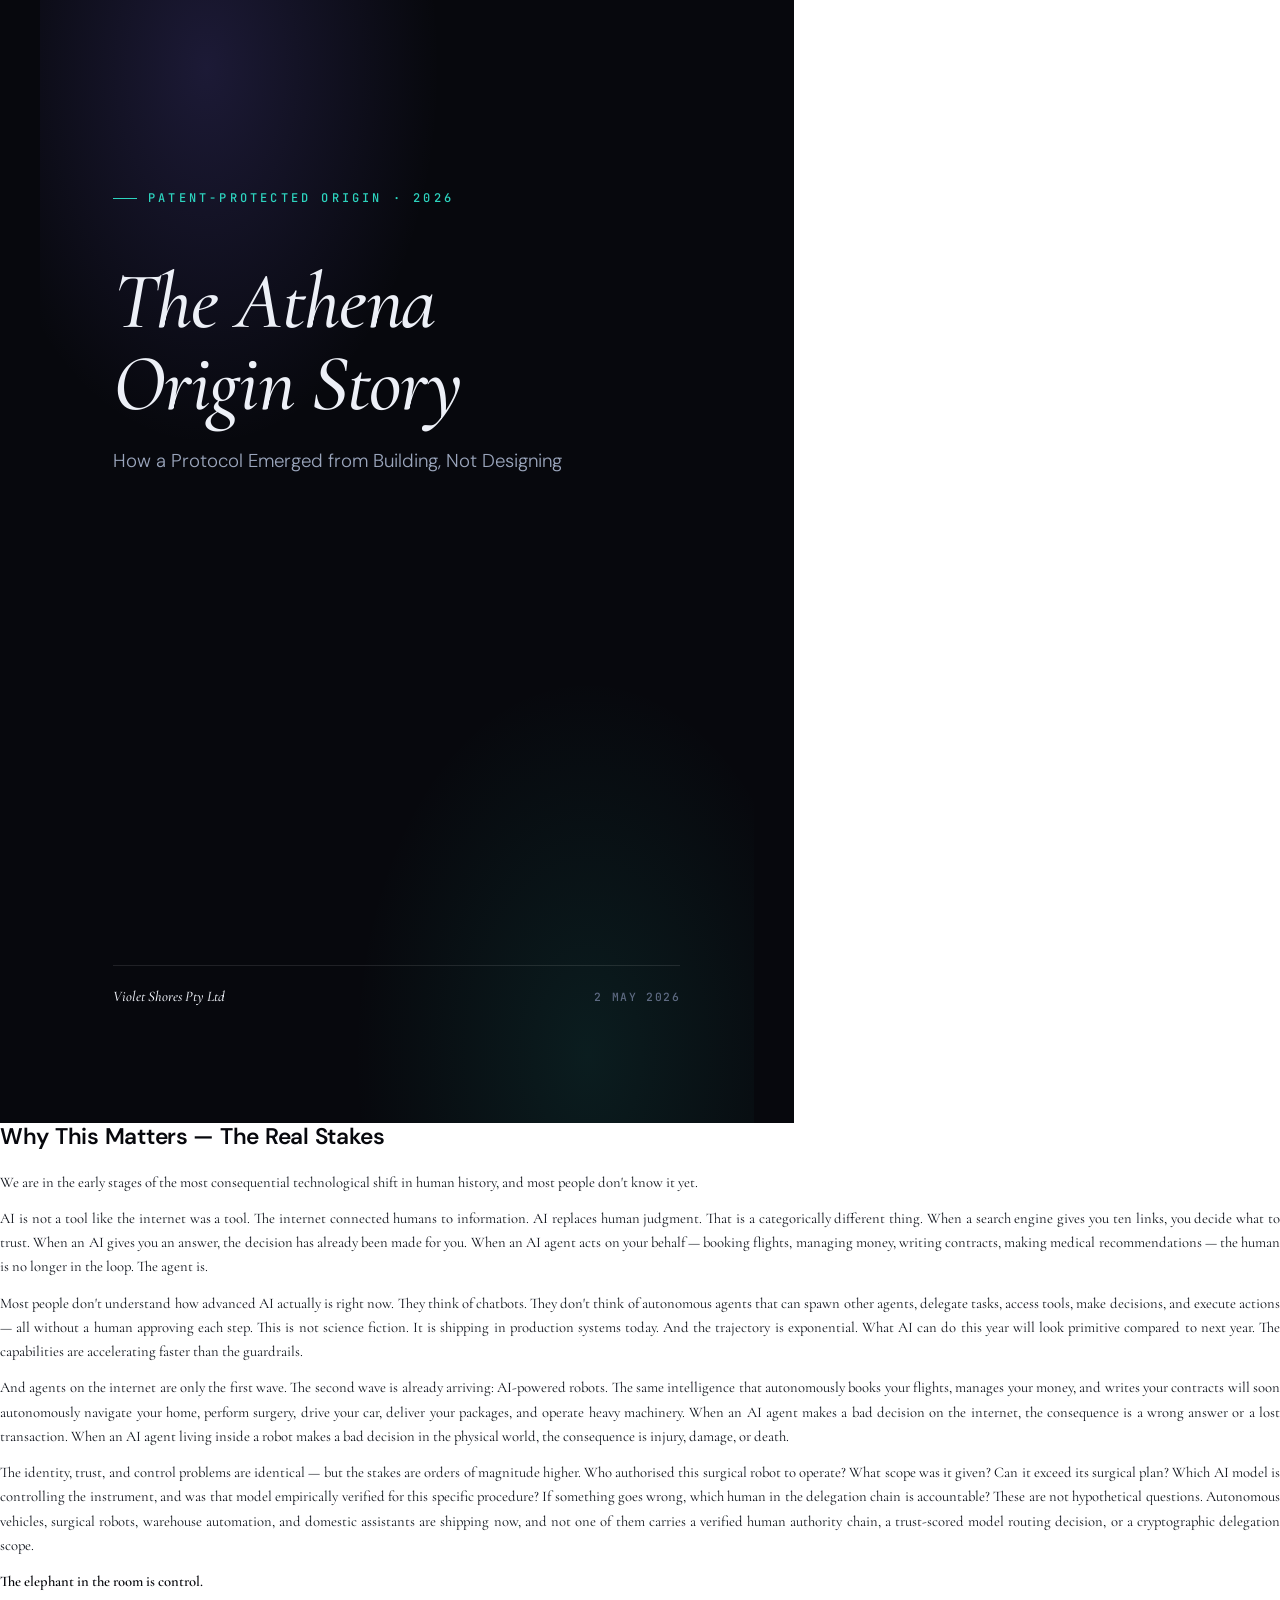
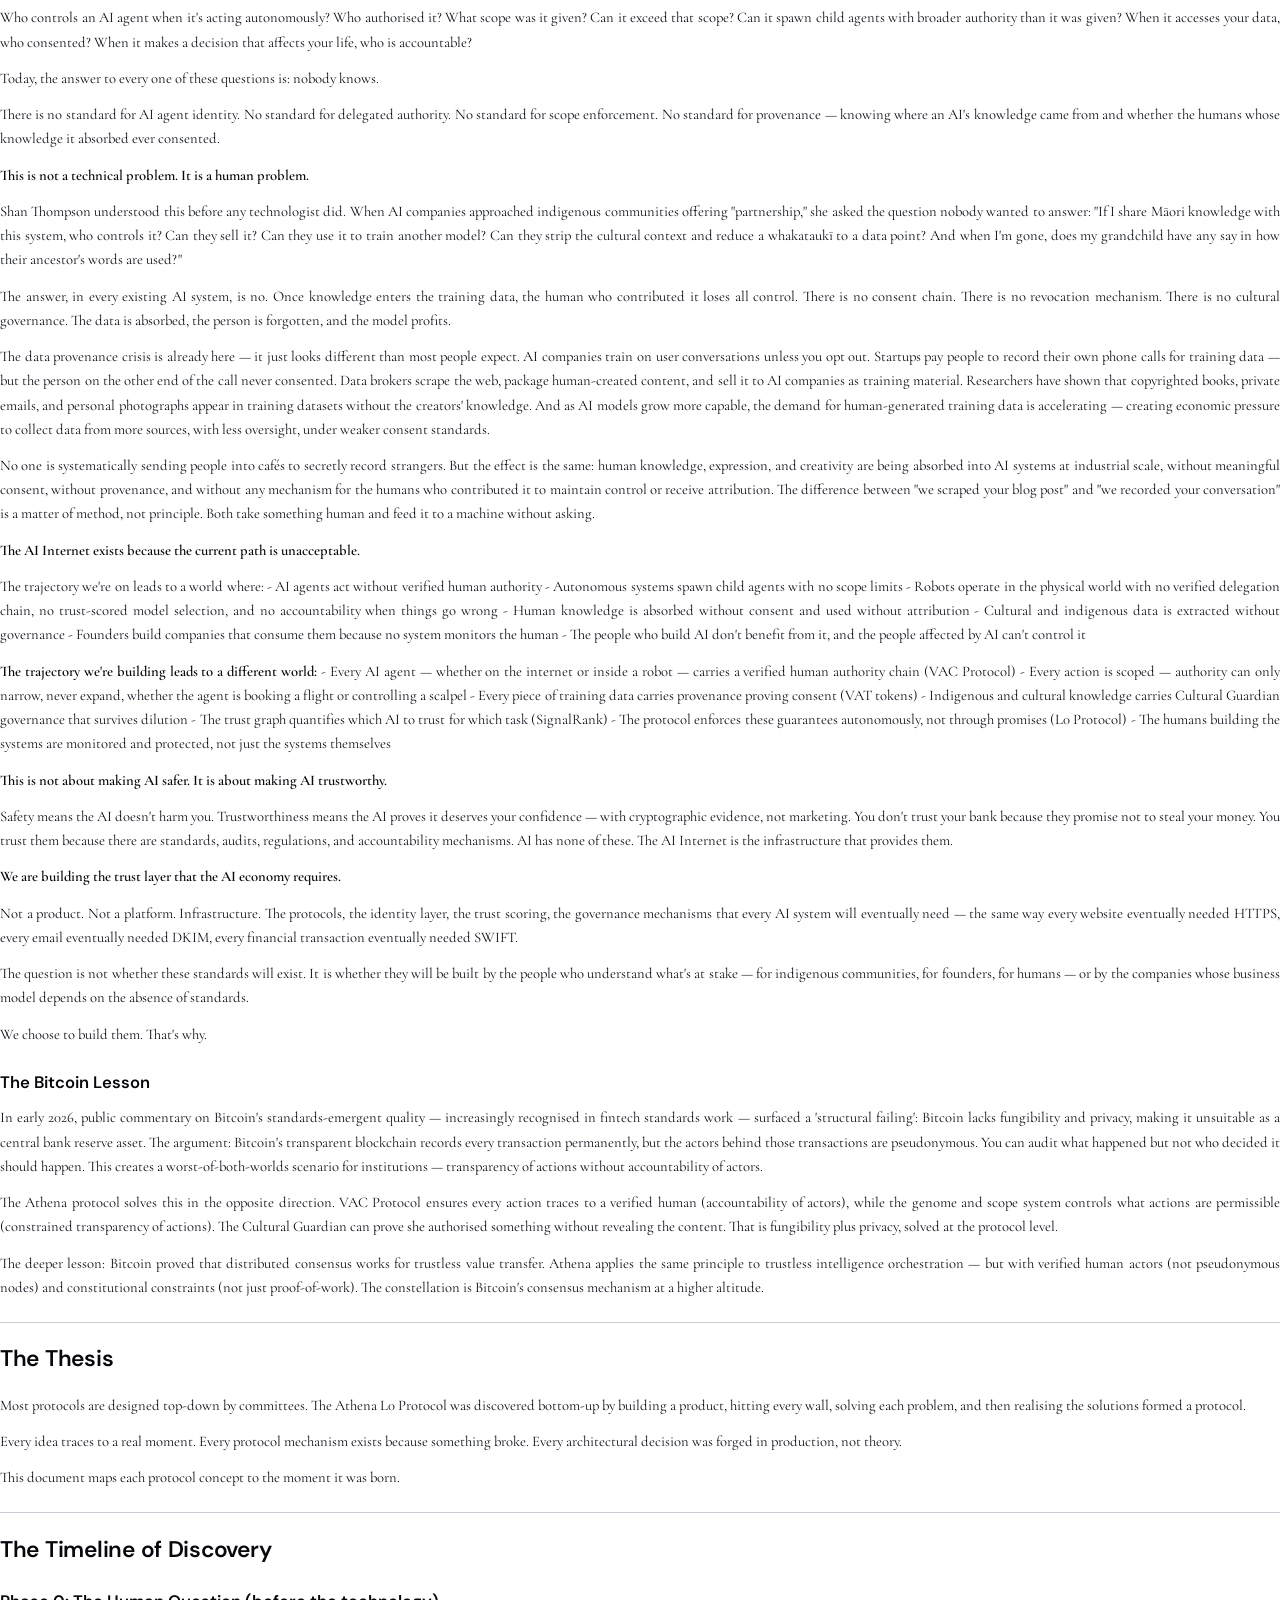
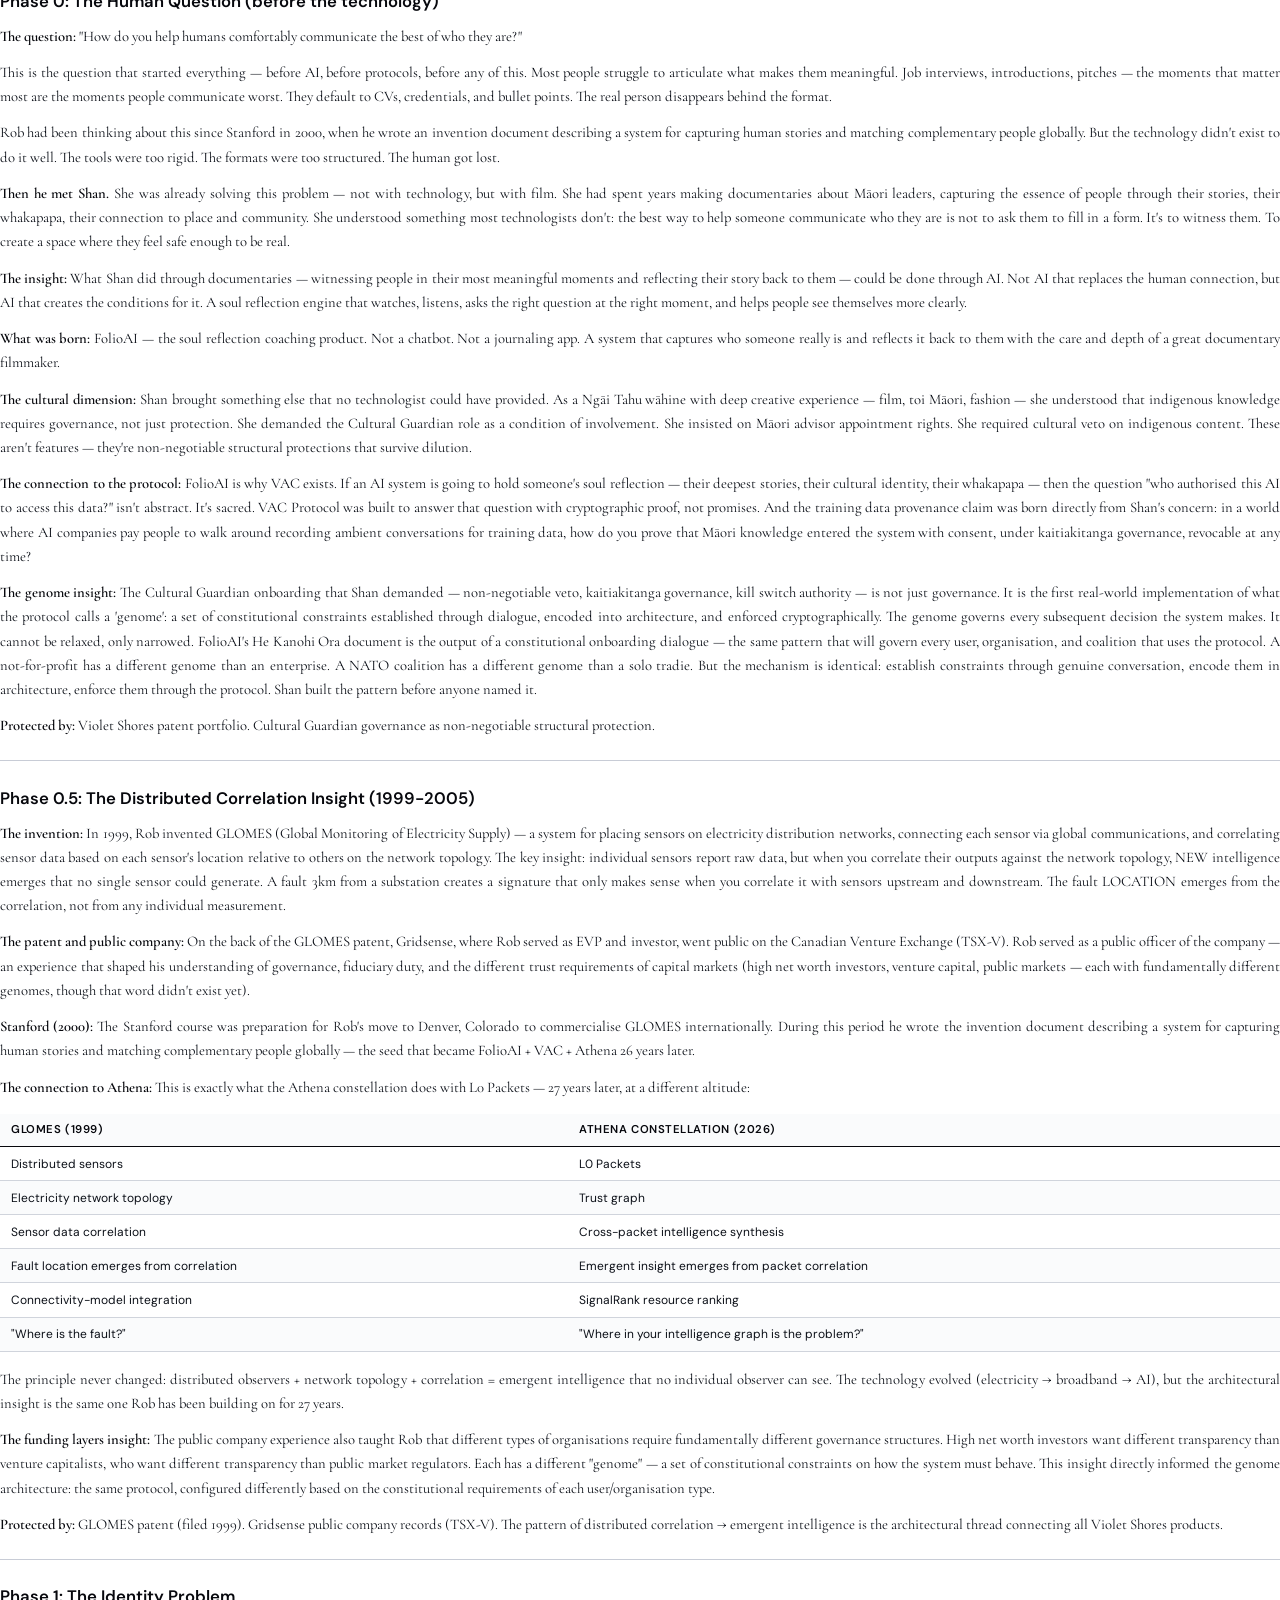
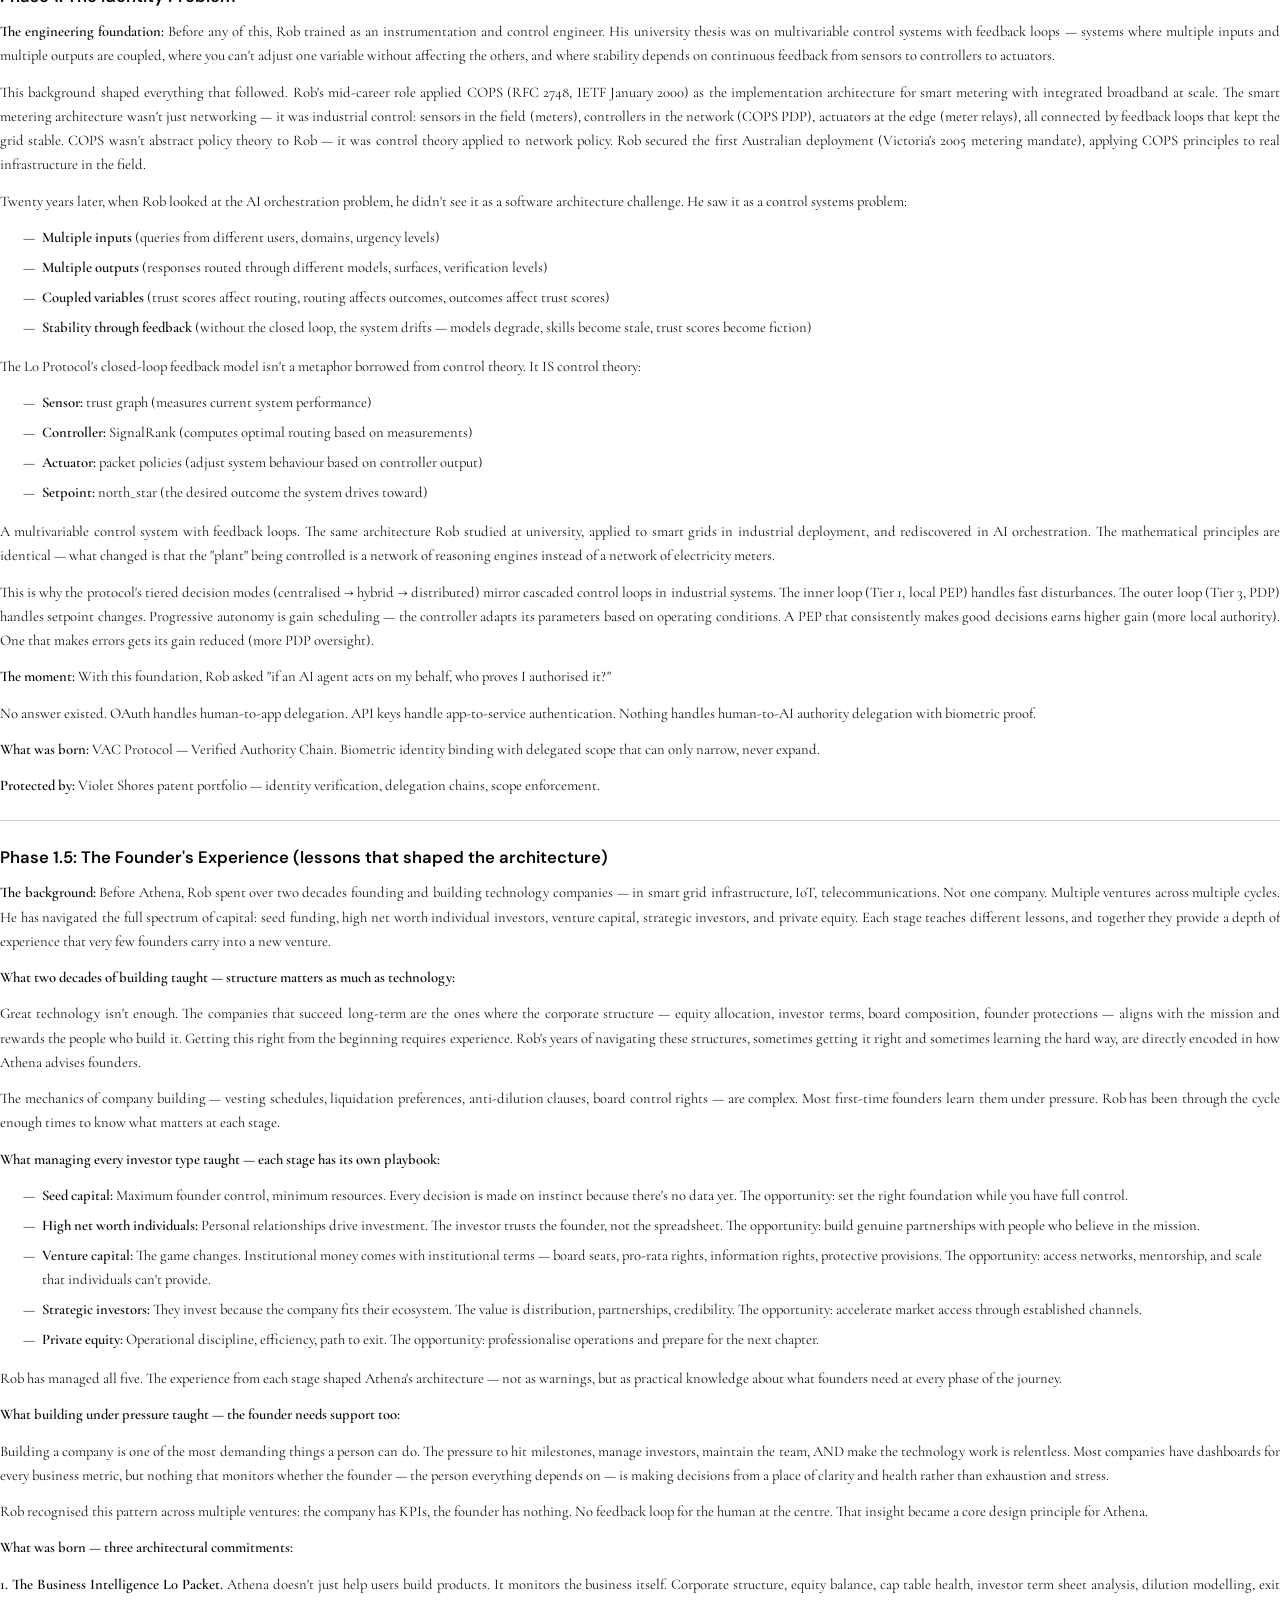
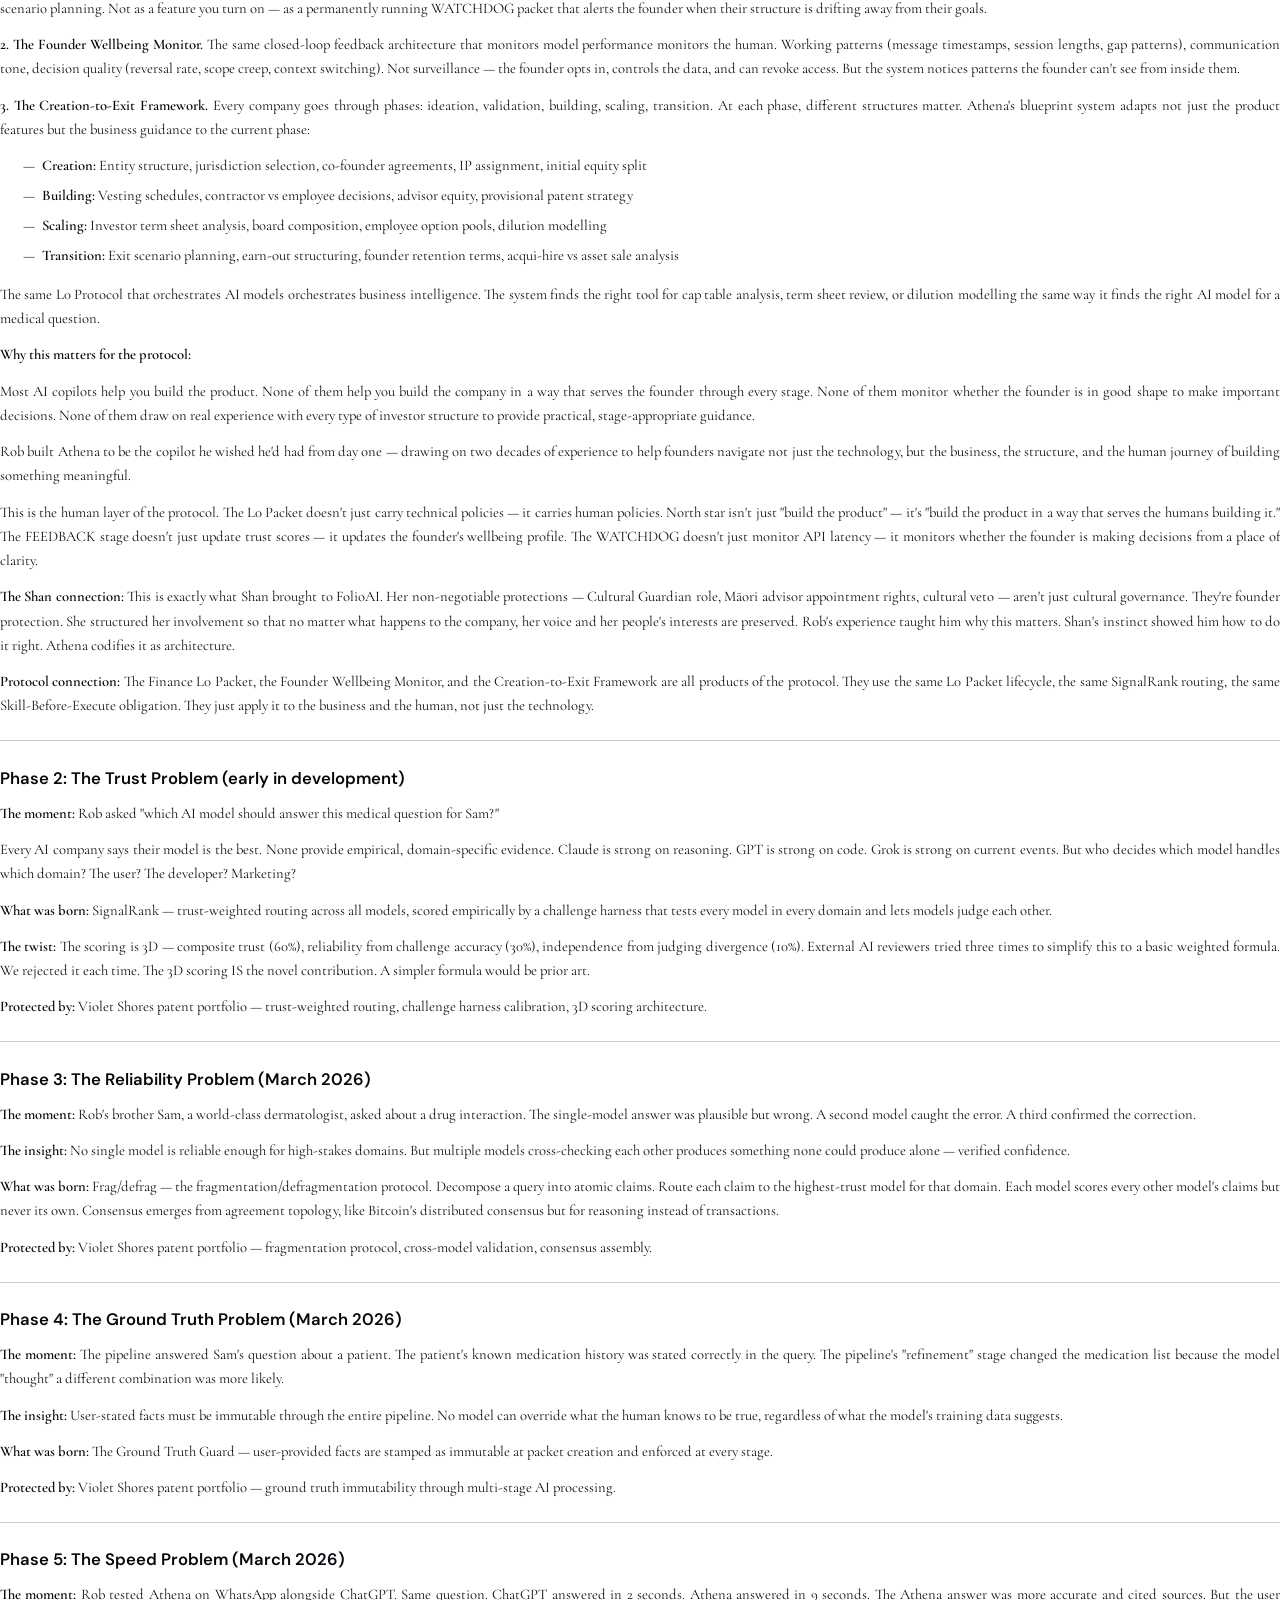
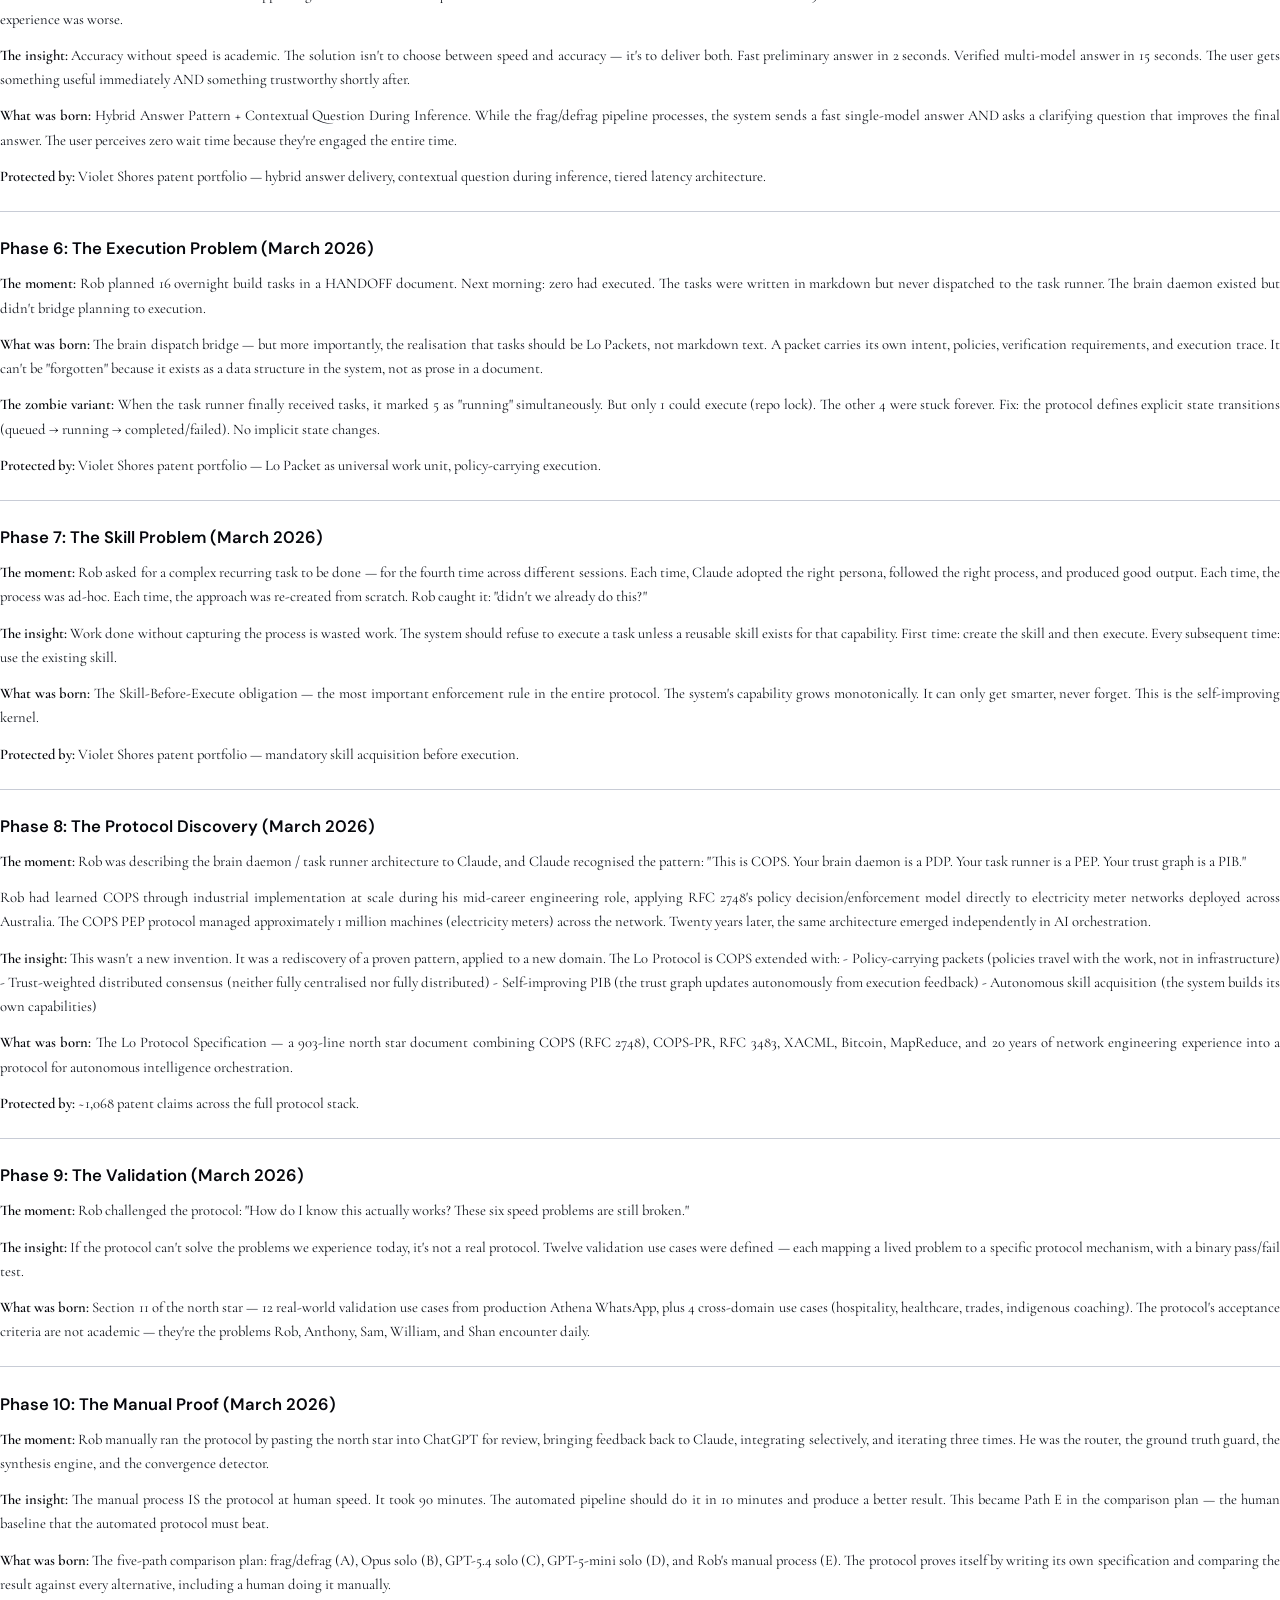
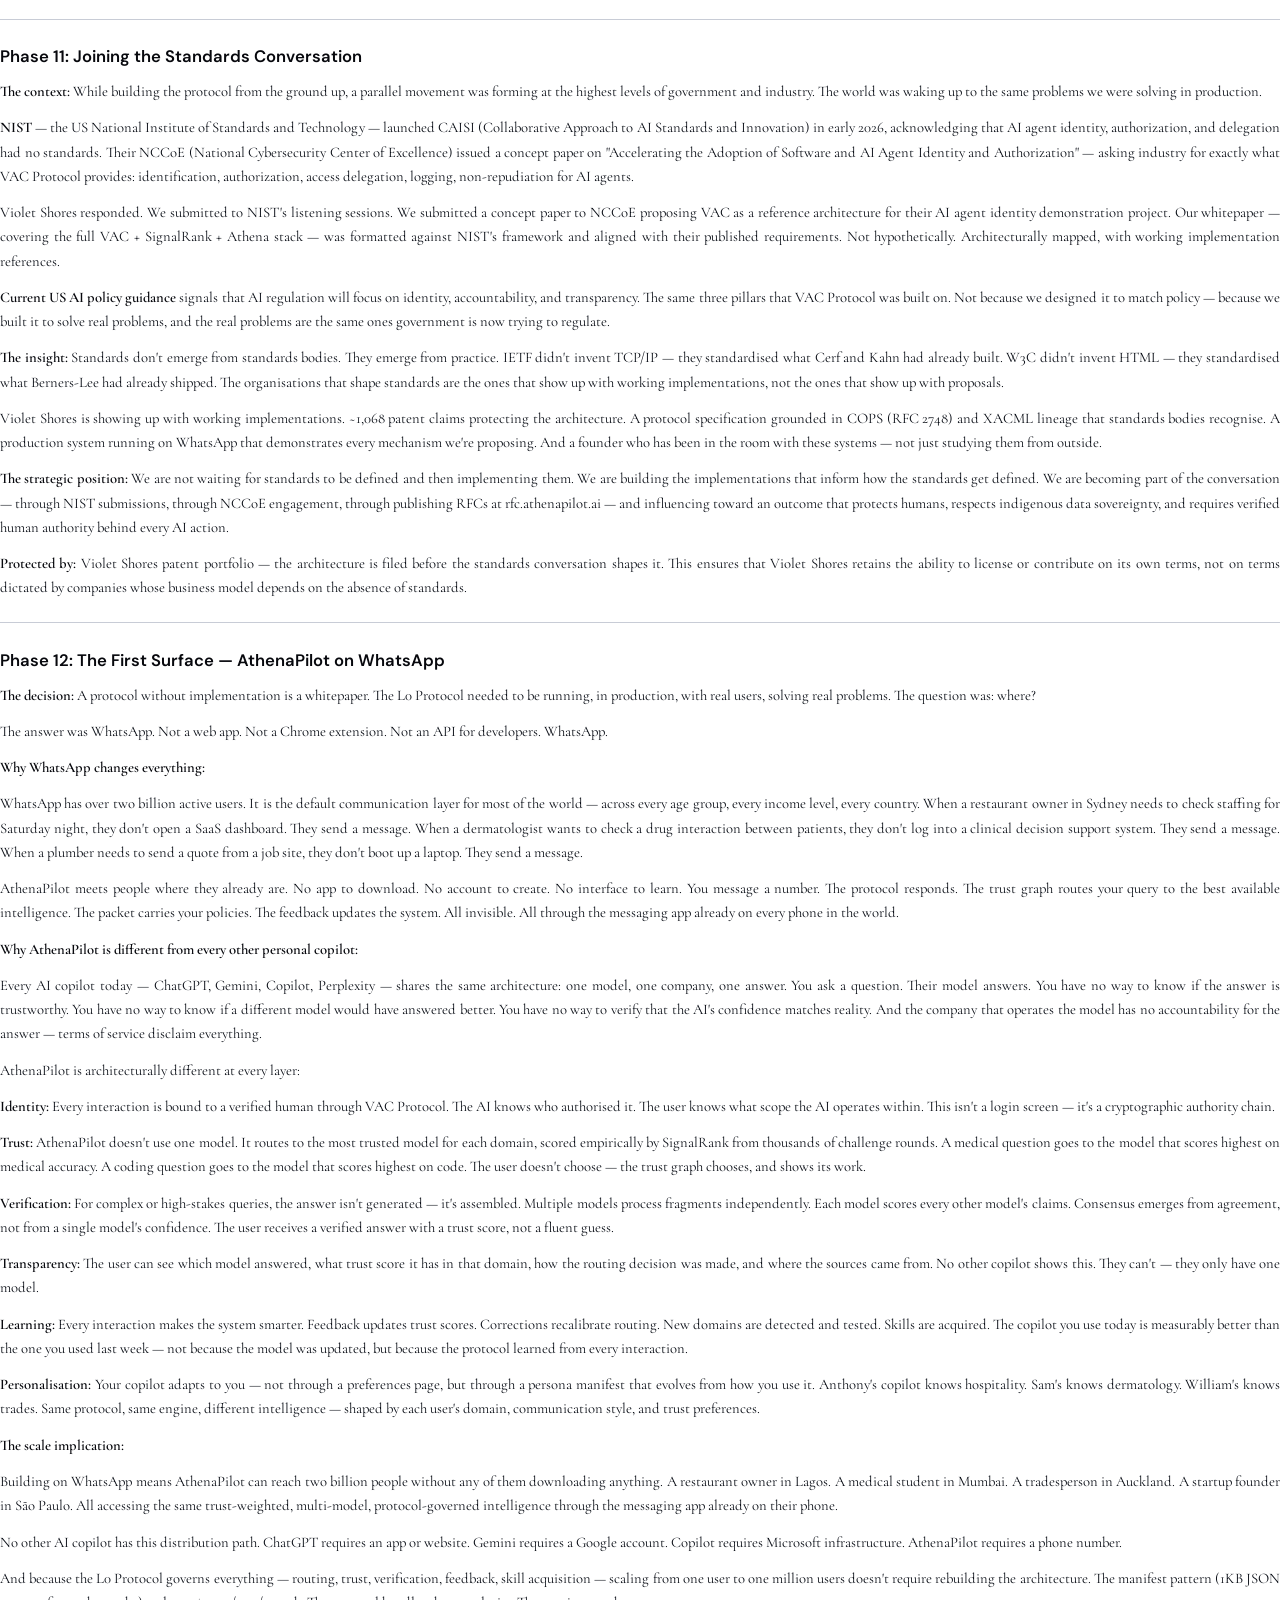
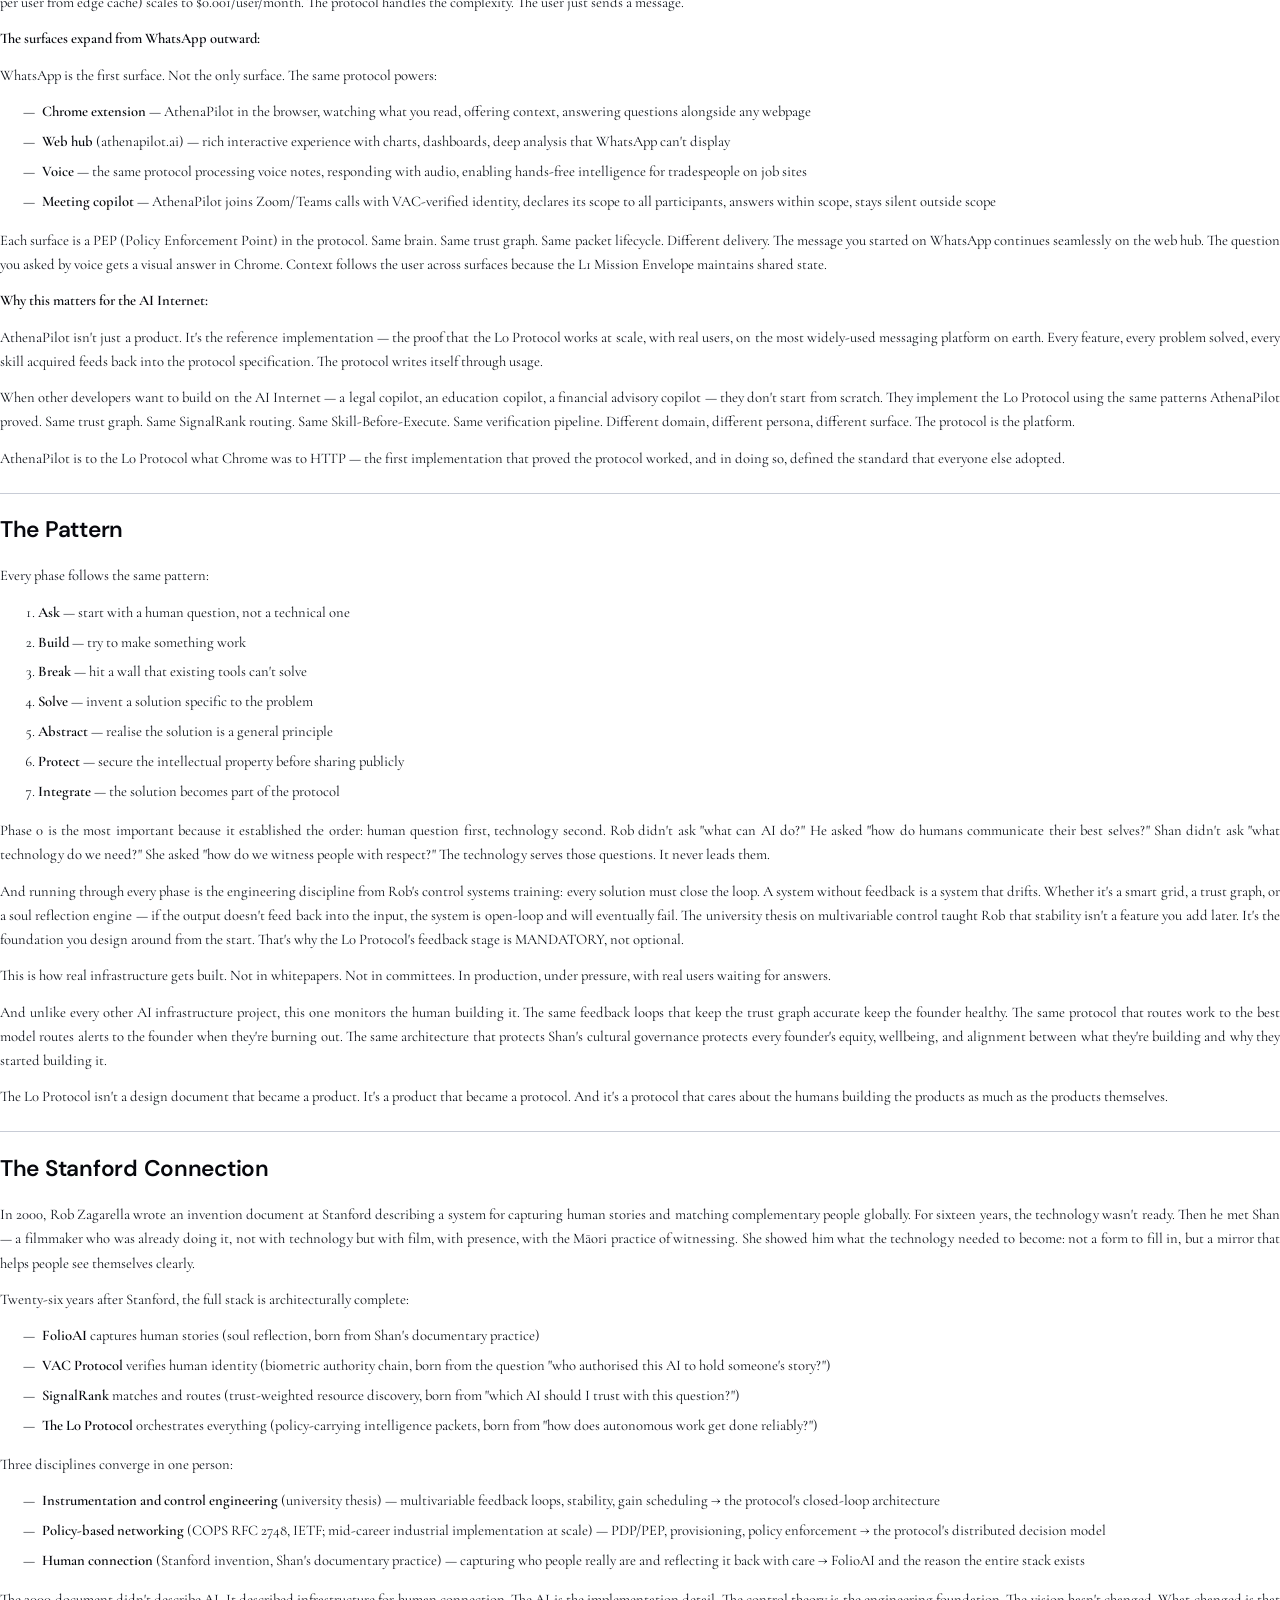
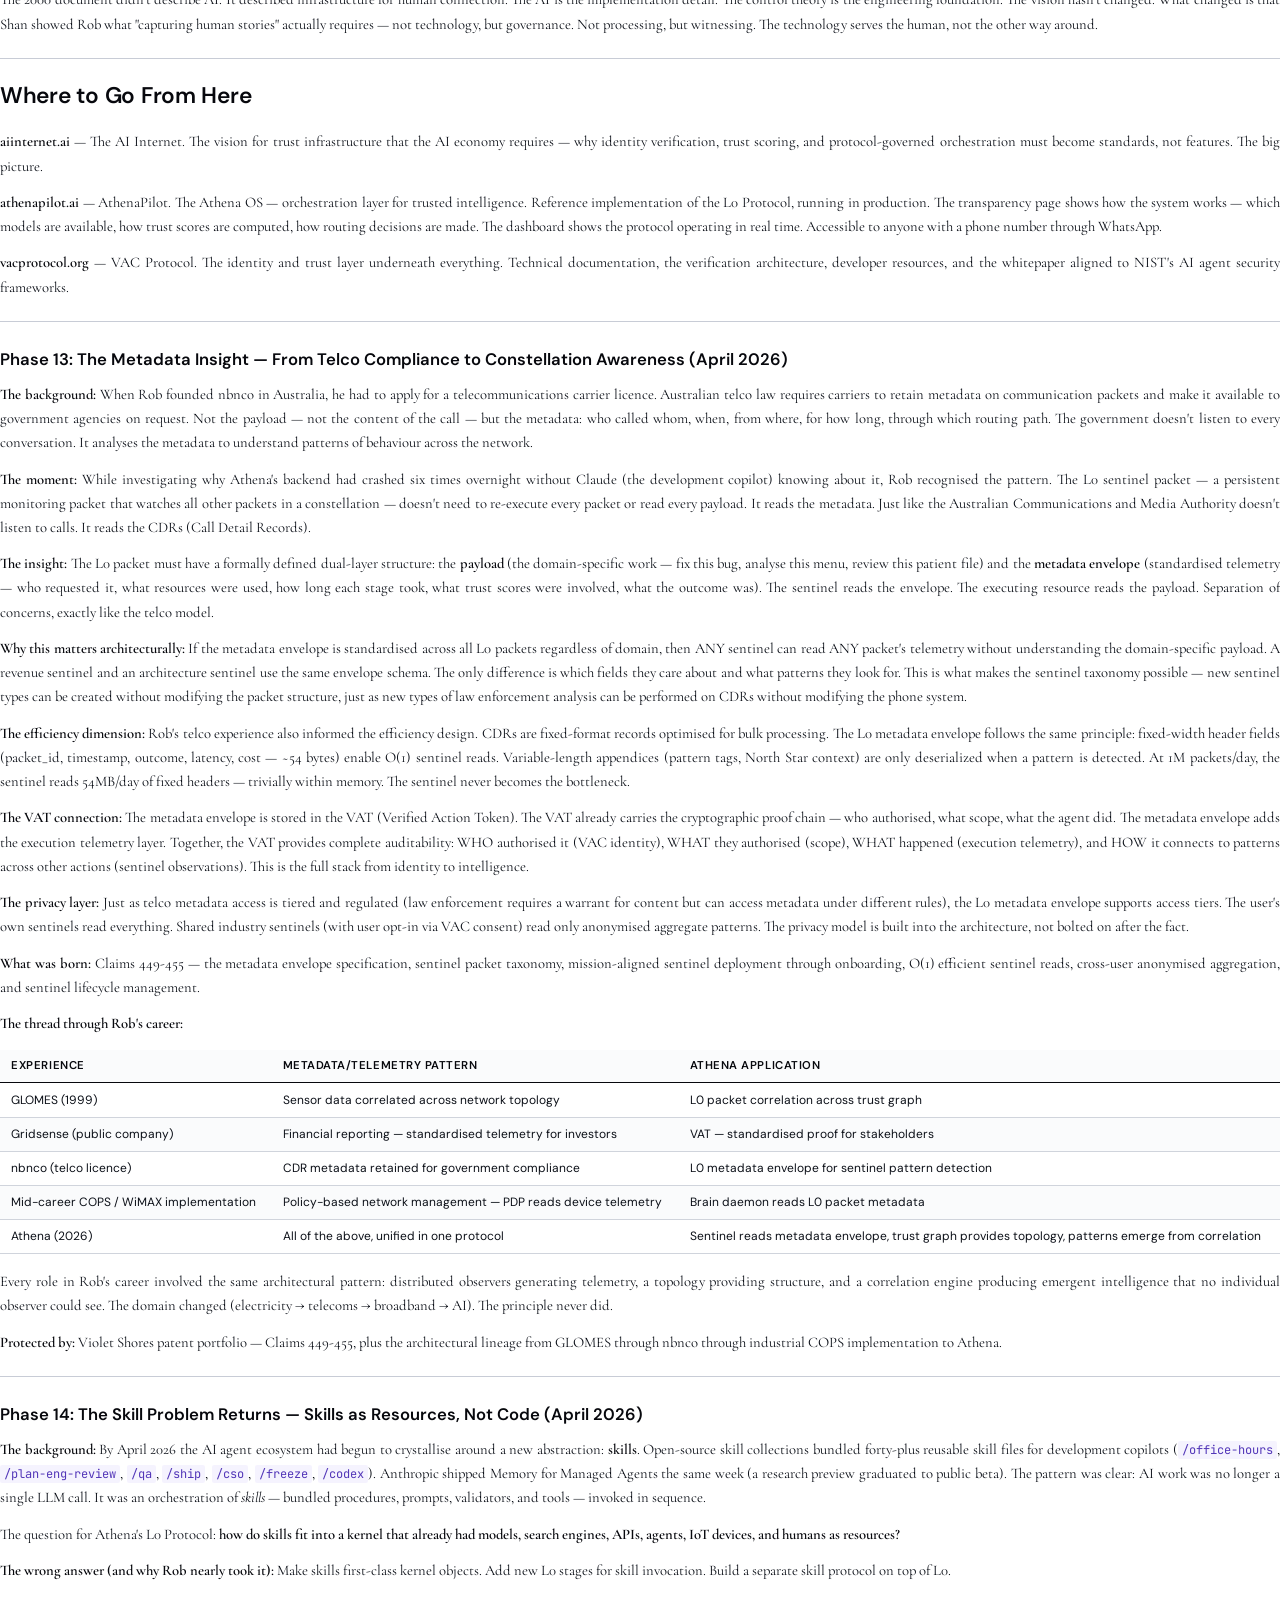
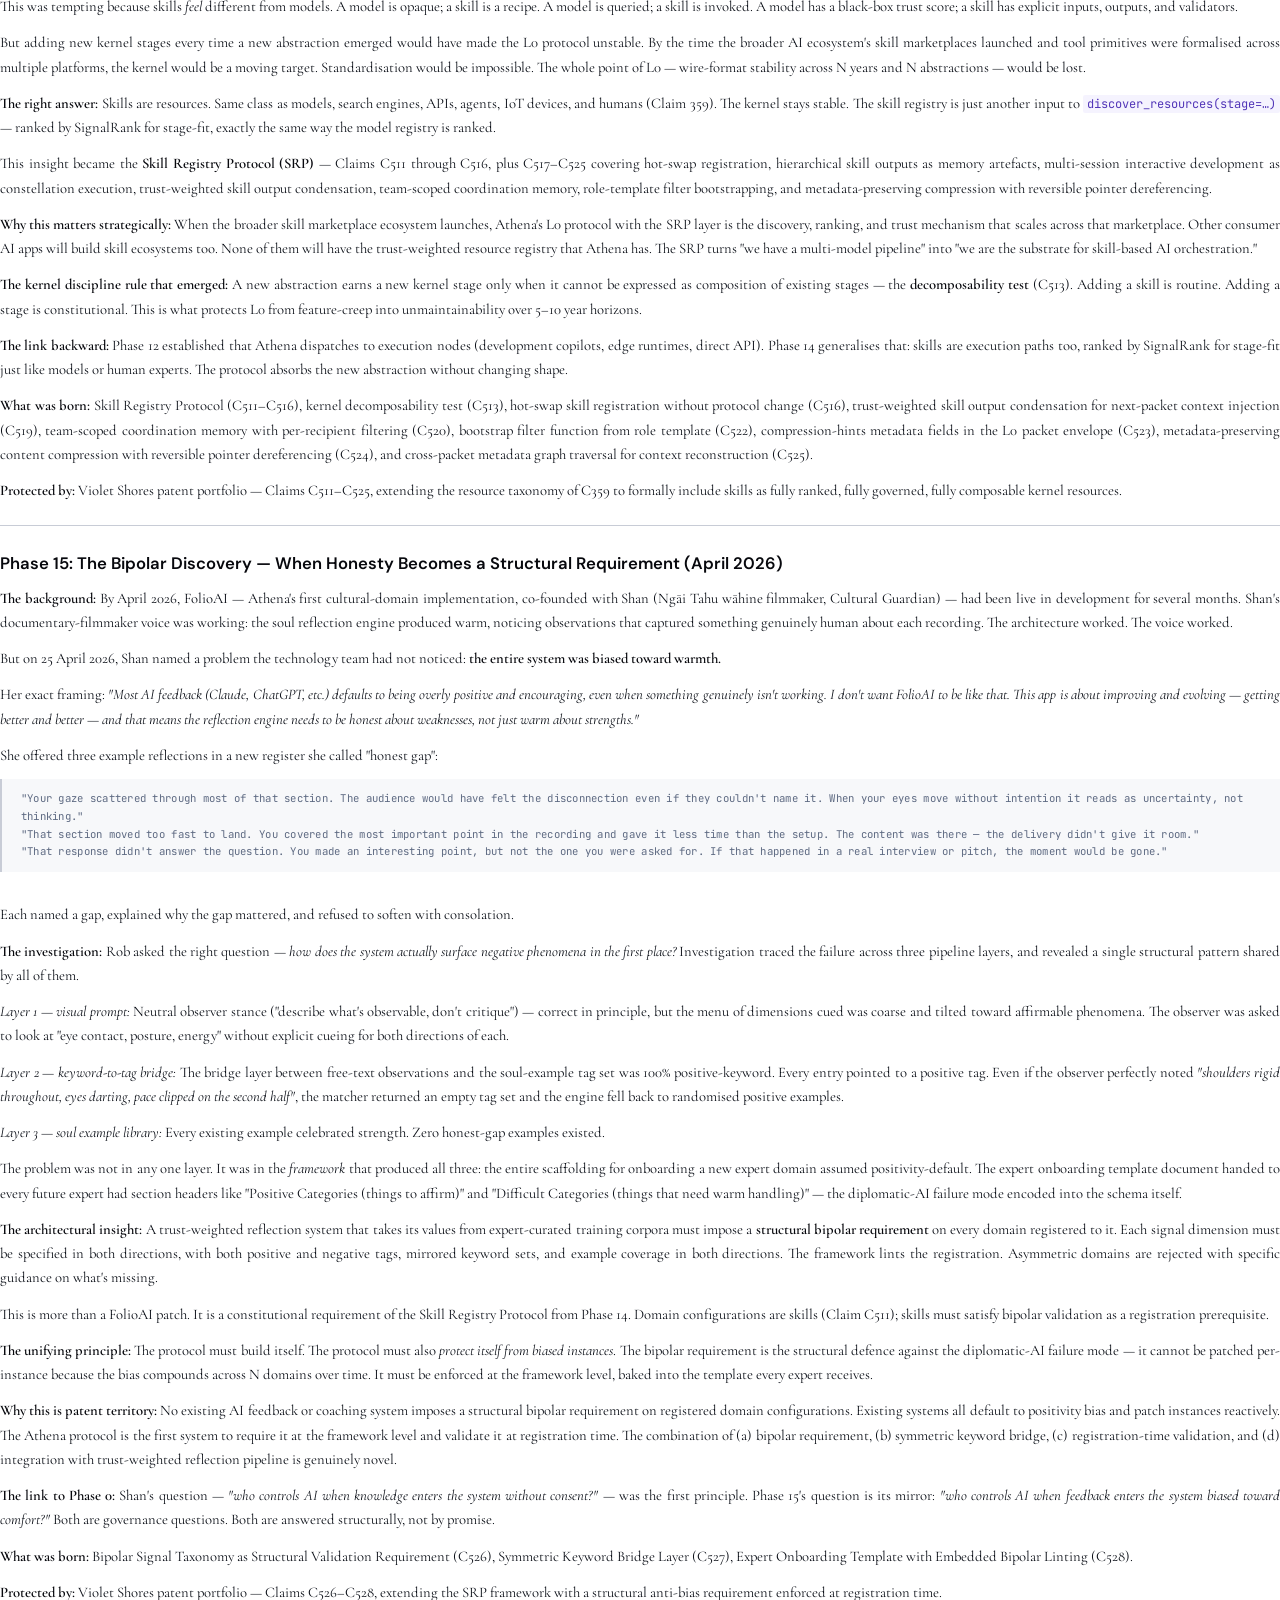
==== commit 7d51a307: "PKT-S157-adjacent: count sweep 1,068/17 (VAC 468, Athena 600) + dead /compare CTA -> live /demo (sit" ====
--- a/origin-story-print.html
+++ b/origin-story-print.html
@@ -564,7 +564,7 @@
 - Self-improving PIB (the trust graph updates autonomously from execution feedback)
 - Autonomous skill acquisition (the system builds its own capabilities)</p>
 <p><strong>What was born:</strong> The L0 Protocol Specification — a 903-line north star document combining COPS (RFC 2748), COPS-PR, RFC 3483, XACML, Bitcoin, MapReduce, and 20 years of network engineering experience into a protocol for autonomous intelligence orchestration.</p>
-<p><strong>Protected by:</strong> ~1028+ patent claims across the full protocol stack.</p>
+<p><strong>Protected by:</strong> ~1,068 patent claims across the full protocol stack.</p>
 <hr />
 <h3>Phase 9: The Validation (March 2026)</h3>
 <p><strong>The moment:</strong> Rob challenged the protocol: "How do I know this actually works? These six speed problems are still broken."</p>
@@ -582,7 +582,7 @@
 <p>Violet Shores responded. We submitted to NIST's listening sessions. We submitted a concept paper to NCCoE proposing VAC as a reference architecture for their AI agent identity demonstration project. Our whitepaper — covering the full VAC + SignalRank + Athena stack — was formatted against NIST's framework and aligned with their published requirements. Not hypothetically. Architecturally mapped, with working implementation references.</p>
 <p><strong>Current US AI policy guidance</strong> signals that AI regulation will focus on identity, accountability, and transparency. The same three pillars that VAC Protocol was built on. Not because we designed it to match policy — because we built it to solve real problems, and the real problems are the same ones government is now trying to regulate.</p>
 <p><strong>The insight:</strong> Standards don't emerge from standards bodies. They emerge from practice. IETF didn't invent TCP/IP — they standardised what Cerf and Kahn had already built. W3C didn't invent HTML — they standardised what Berners-Lee had already shipped. The organisations that shape standards are the ones that show up with working implementations, not the ones that show up with proposals.</p>
-<p>Violet Shores is showing up with working implementations. ~1028+ patent claims protecting the architecture. A protocol specification grounded in COPS (RFC 2748) and XACML lineage that standards bodies recognise. A production system running on WhatsApp that demonstrates every mechanism we're proposing. And a founder who has been in the room with these systems — not just studying them from outside.</p>
+<p>Violet Shores is showing up with working implementations. ~1,068 patent claims protecting the architecture. A protocol specification grounded in COPS (RFC 2748) and XACML lineage that standards bodies recognise. A production system running on WhatsApp that demonstrates every mechanism we're proposing. And a founder who has been in the room with these systems — not just studying them from outside.</p>
 <p><strong>The strategic position:</strong> We are not waiting for standards to be defined and then implementing them. We are building the implementations that inform how the standards get defined. We are becoming part of the conversation — through NIST submissions, through NCCoE engagement, through publishing RFCs at rfc.athenapilot.ai — and influencing toward an outcome that protects humans, respects indigenous data sovereignty, and requires verified human authority behind every AI action.</p>
 <p><strong>Protected by:</strong> Violet Shores patent portfolio — the architecture is filed before the standards conversation shapes it. This ensures that Violet Shores retains the ability to license or contribute on its own terms, not on terms dictated by companies whose business model depends on the absence of standards.</p>
 <hr />
@@ -760,12 +760,12 @@
 </li>
 </ul>
 <p><em>VAC Mega Supplementary 7 (AU 2026904139, 129 claims 317–445).</em> Companion filing the same day, consolidating VAC Protocol primitives across 18 sections — including Action Hash (claims 402–421, cryptographic proof binding AI actions to human intent), Sycophancy Detection (claims 422–429, distributed consensus identifying when models agree to please rather than be accurate), and the deadline-intelligence framework (claims 433–439). The filing brings VAC layer claim coverage to parity with the L0 protocol layer's coverage from the Athena supplementaries.</p>
-<p>Total portfolio impact across the 30 April 2026 dual filing: <strong>+152 new claims of priority date secured</strong>, bringing the cumulative Violet Shores patent portfolio to ~1028+ claims across 16 filings.</p>
+<p>Total portfolio impact across the 30 April 2026 dual filing: <strong>+152 new claims of priority date secured</strong>, bringing the cumulative Violet Shores patent portfolio to ~1,068 claims across 17 filings.</p>
 <p><strong>The implementation initiative:</strong> Substrate operationalisation begins Monday 4 May 2026 with the F-133 sprint kickoff. F-133 builds the runtime implementation of C511–C516 — the skill registry foundation — as the concrete substrate for everything from C517 onwards. The four-week sprint exits with a recordable end-to-end demo demonstrating chained L0 packet attestation (C511(d)), supply-chain-attributable skill invocation (C515), unified ranking across the seven-class resource taxonomy (C512), and memory-layer-stamped output emission (C517(c)). The demo asciinema becomes the standards-body reference implementation for AI agent identity, authorisation, and delegation under NIST CAISI / NCCoE alignment (Phase 11).</p>
 <p><strong>The standards anchor:</strong> Phase 16's architecture builds on public protocol foundations whose origin and primary documentation are public-domain or open standards: COPS (RFC 2748, IETF January 2000) for the policy decision/enforcement model, oneM2M Service Layer specifications for IoT device coordination primitives, and the broader IEEE PKI infrastructure for hardware-rooted identity. The Violet Shores contribution is not the underlying primitives but the integration architecture — the unified resource taxonomy spanning code skills, embodied skills, models, humans, and typed ground truth, governed by a single ranking function and attested through a single L0 packet structure with the metadata envelope discipline.</p>
 <p><strong>The link backward:</strong> Phase 14 generalised Athena's resource taxonomy to include skills as a seventh class (C511, extending C359). Phase 15 hardened expert-domain registration with structural bipolar requirements (C526–C528). Phase 16 closes the two remaining gaps the prior phases left open — embodiment via Section 69, and ground-truth-as-resource via Section 70 — with the same architectural discipline: every primitive registered through the unified taxonomy, ranked through SignalRank, attested through the L0 packet chain, governed by genome constraints that survive dilution.</p>
 <p><strong>What was born:</strong> Athena Supplementary 8 (Claims C511–C533, AU 2026904140) and VAC Mega Supplementary 7 (Claims 317–445, AU 2026904139) — both filed 30 April 2026. F-133 sprint as the substrate-operationalising initiative. The protocol now formally spans code, humans, robots, and typed ground truth as comparable, ranked, attestable resources within a single registry.</p>
-<p><strong>Protected by:</strong> Violet Shores patent portfolio — the 30 April 2026 dual filing brings cumulative claim coverage to ~1028+ claims across 16 filings, with priority dates secured for the embodied-AI extension and the typed-ground-truth-as-L0-resource primitive ahead of competitive pressure.</p>
+<p><strong>Protected by:</strong> Violet Shores patent portfolio — the 30 April 2026 dual filing brings cumulative claim coverage to ~1,068 claims across 17 filings, with priority dates secured for the embodied-AI extension and the typed-ground-truth-as-L0-resource primitive ahead of competitive pressure.</p>
 <hr />
 <h2>Engineering Lineage → Claim Mapping</h2>
 <p>For acquisition diligence: each foundational Athena claim cluster traces to a specific moment in Rob's engineering history. None of these mappings are retrofitted — each was discovered by recognising the pattern, then reaching back to the prior experience that taught it. This table establishes the non-obviousness chain: a person of ordinary skill in the art (PoSITA) without these prior experiences would not have made these analogical leaps.</p>
